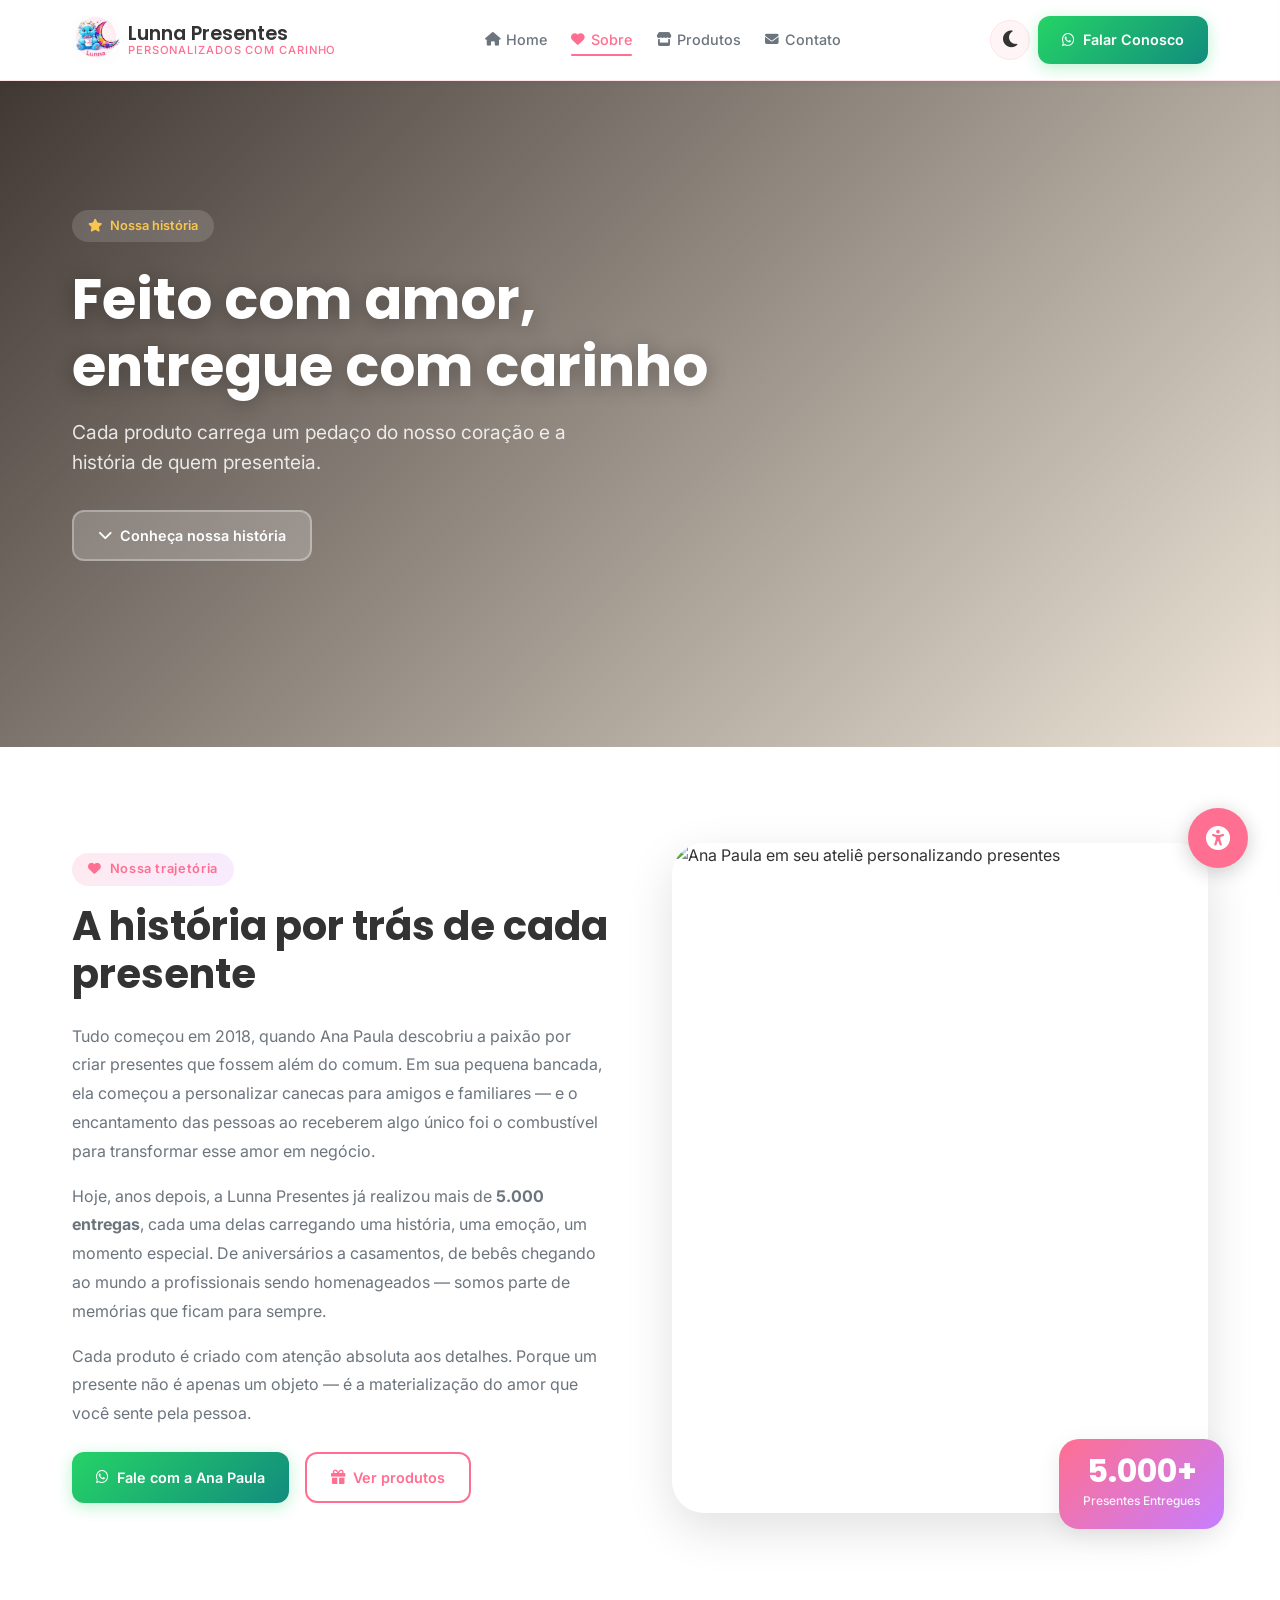
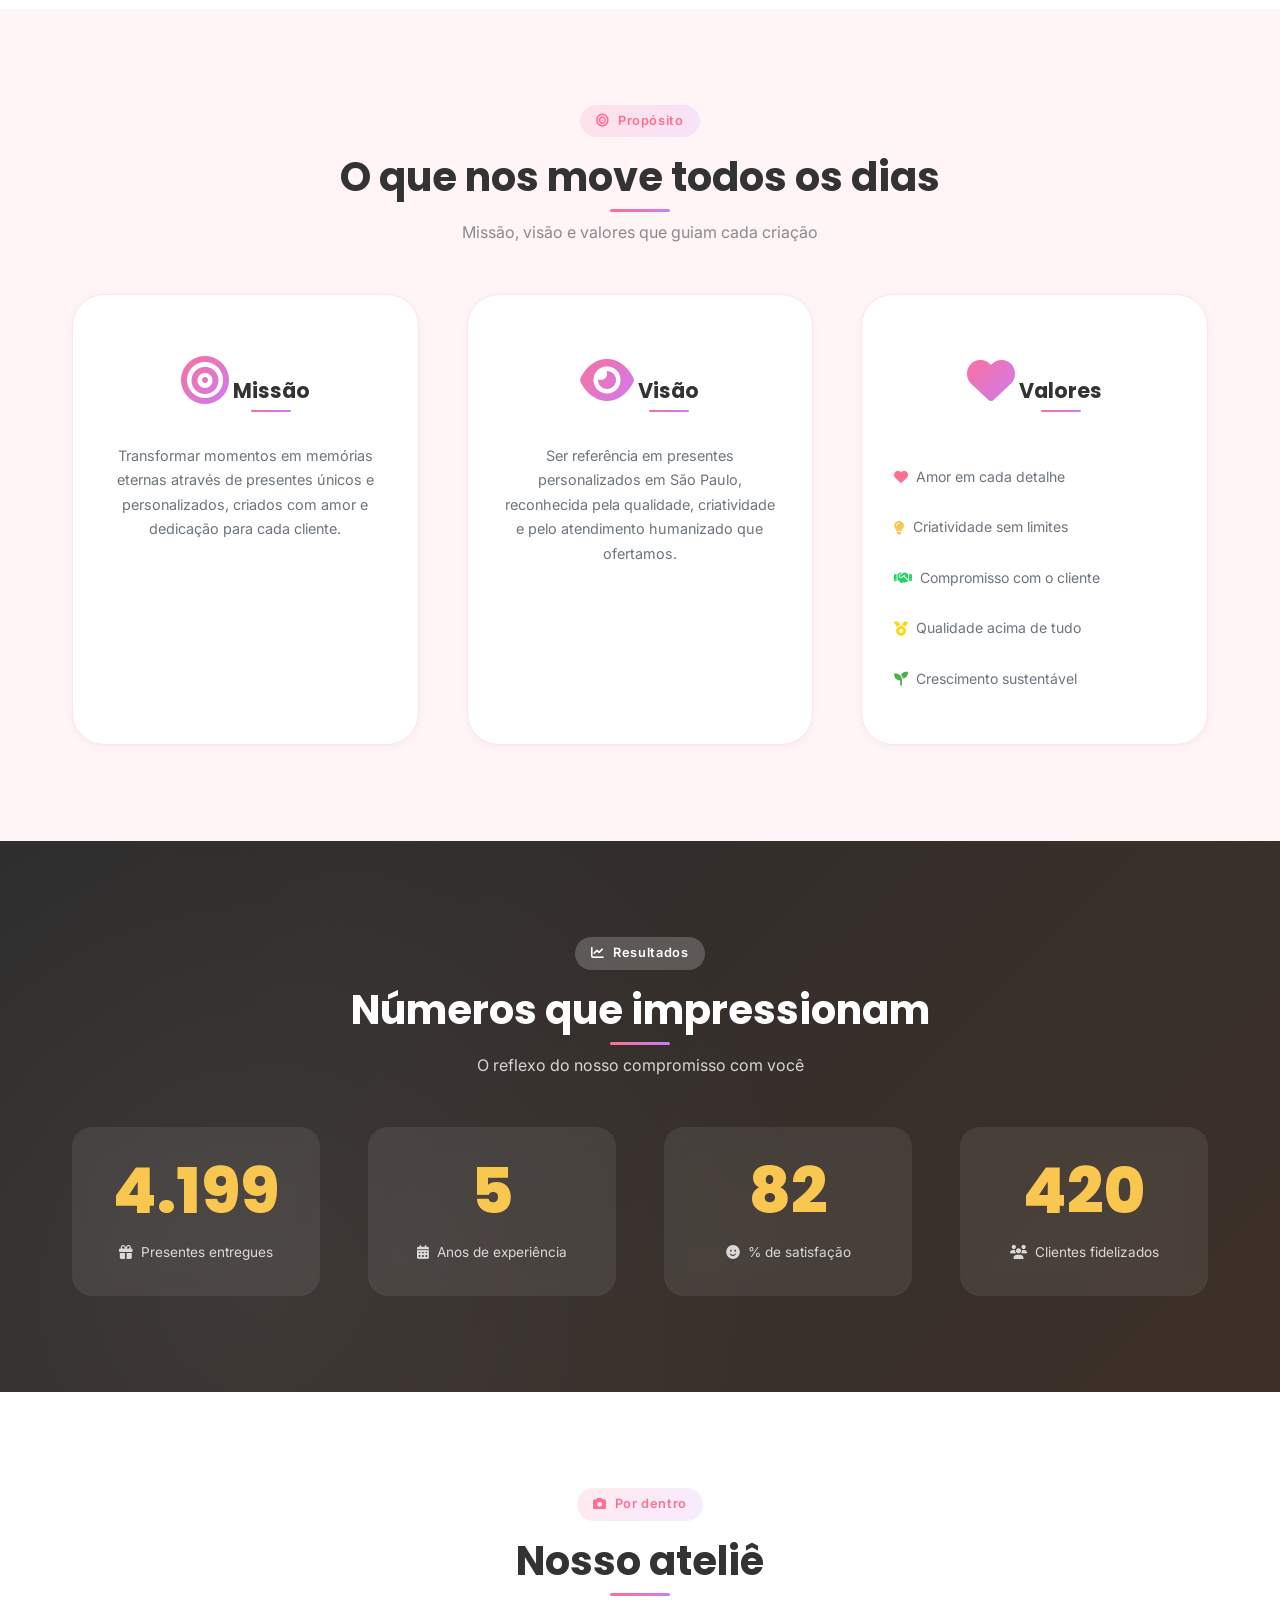
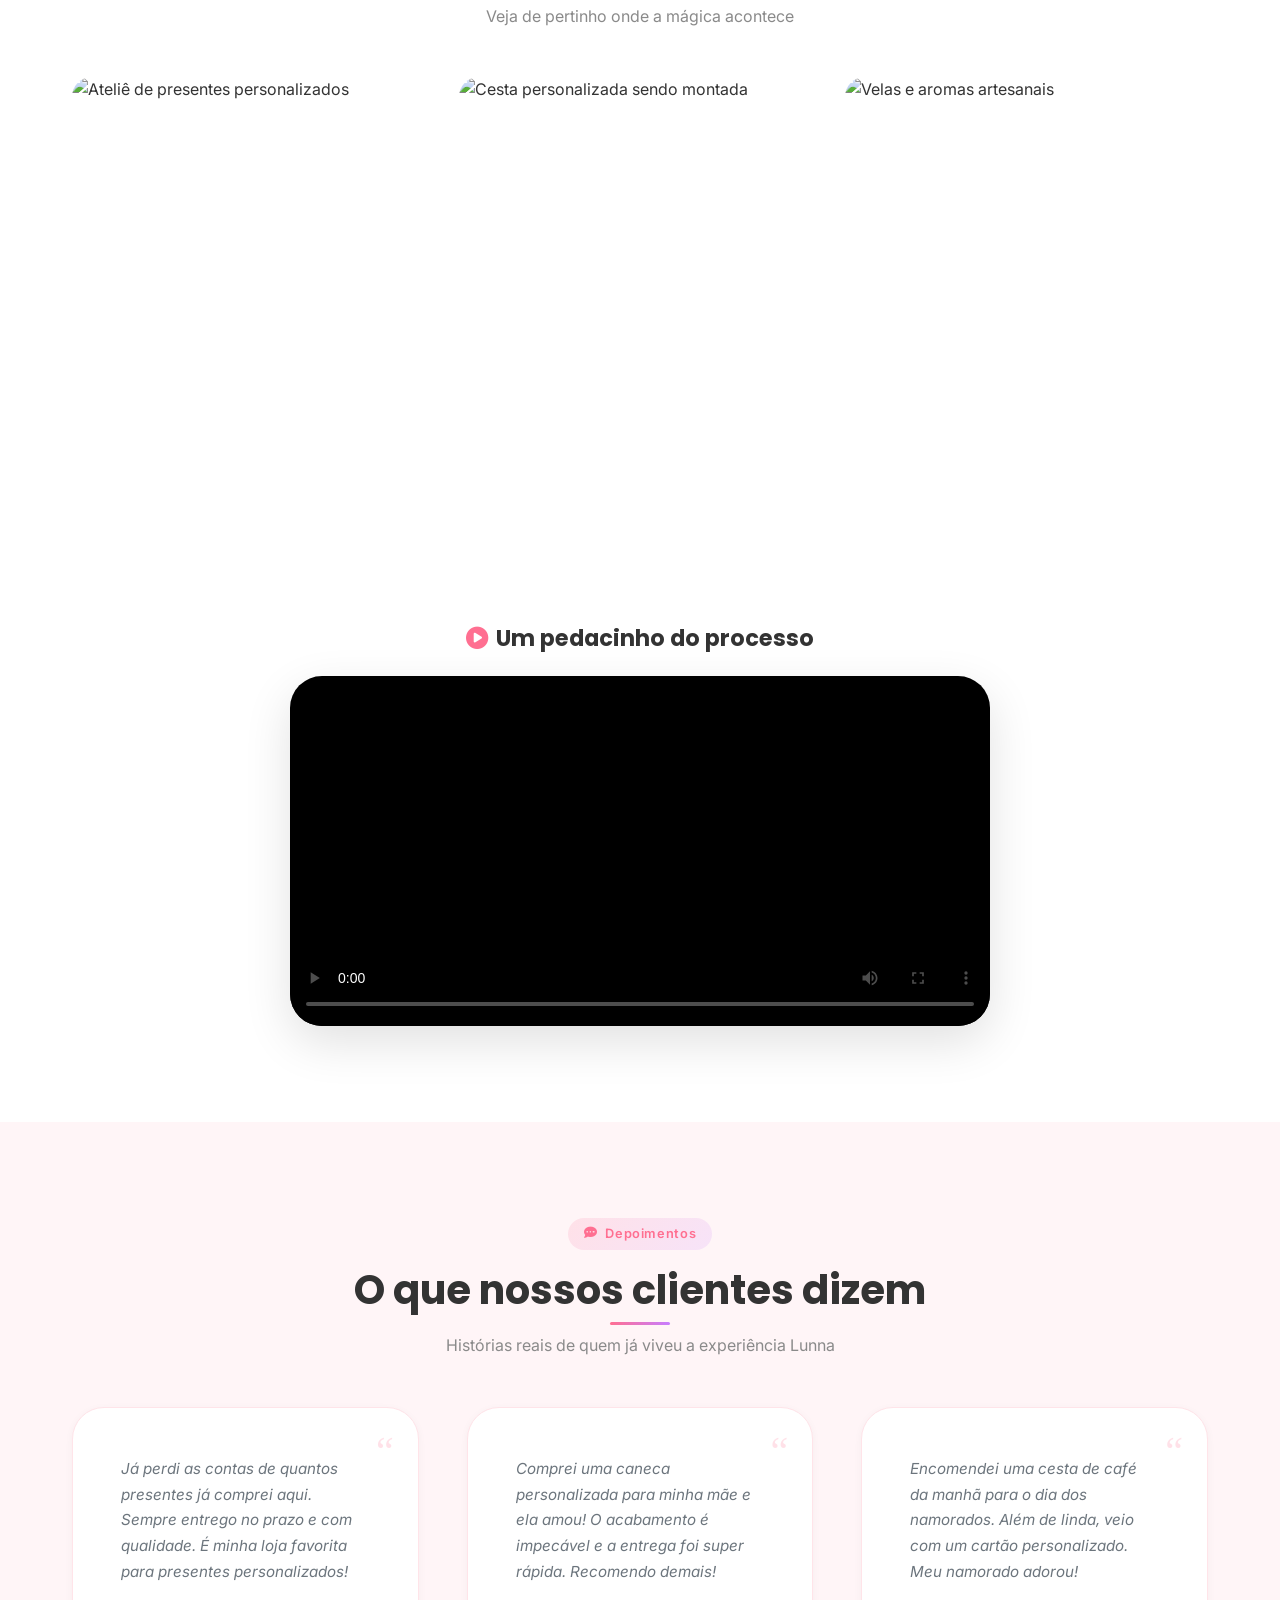
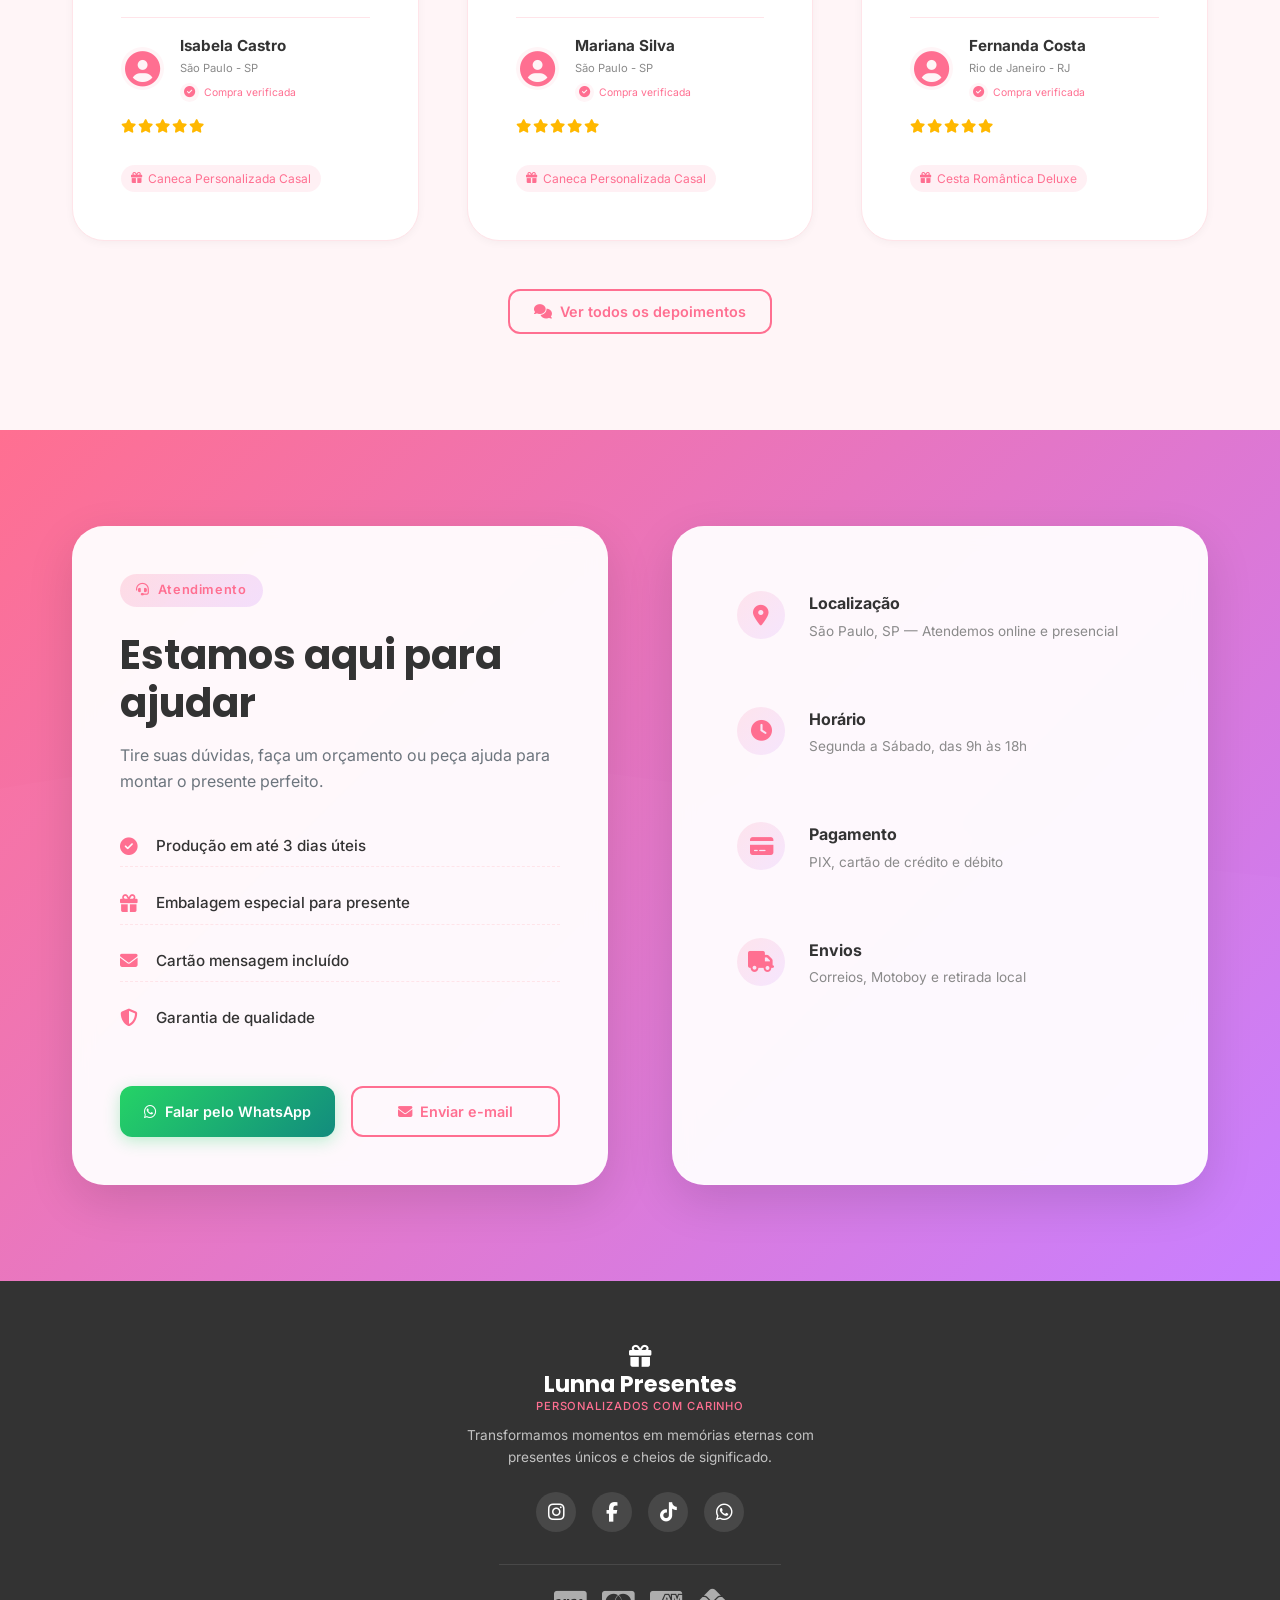
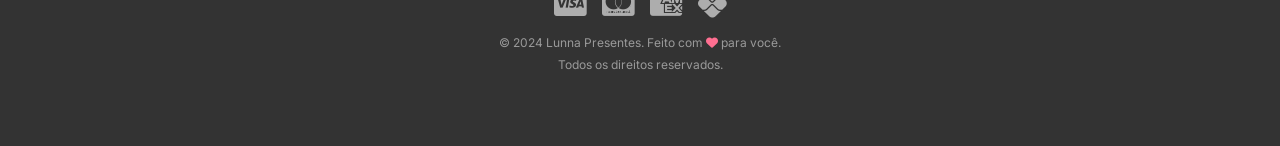
==== pages/about/about.html @ 96bfe600 "Add files via upload" ====
<!DOCTYPE html>
<html lang="pt-BR">

<head>
  <meta charset="UTF-8" />
  <meta name="viewport" content="width=device-width, initial-scale=1.0" />
  <meta name="description"
    content="Conheça a história da Lunna Presentes — uma microempreendedora apaixonada por criar presentes únicos e especiais." />
  <meta name="keywords" content="sobre lunna presentes, história, missão, visão, valores, presentes personalizados" />
  <meta name="author" content="Lunna Presentes" />
  <title>Sobre Nós | Lunna Presentes</title>

  <!-- Font Awesome -->
  <link rel="stylesheet" href="https://cdnjs.cloudflare.com/ajax/libs/font-awesome/6.5.1/css/all.min.css" />

  <!-- Google Fonts -->
  <link
    href="https://fonts.googleapis.com/css2?family=Inter:opsz,wght@14..32,300..700&family=Poppins:wght@400;500;600;700;800&family=Quicksand:wght@400;500;600;700&display=swap"
    rel="stylesheet" />

  <!-- CSS -->
  <link rel="stylesheet" href="../../index.css" />
  <link rel="stylesheet" href="../../themes/themes.css">
  <link rel="stylesheet" href="about.css" />

  <!-- JavaScript -->
  <script src="../../index.js" defer></script>
  <script src="../../themes/themes.js"></script>
  <script src="../../data/configs.data.js" defer></script>
  <script src="../../data/depoimentos.data.js"></script>
  <script src="about.js" defer></script>

  <!-- Sistema de Acessibilidade -->
  <script src="../../accessibility/accessibility.js"></script>
  <link rel="stylesheet" href="../../accessibility/accessibility.css">

  <!-- Favicon -->
  <link rel="icon" type="image/png" href="../../assets/images/logo-lunna-presentes.jpg" />
</head>

<body>

  <!-- HEADER -->
  <header class="site-header" role="banner">
    <div class="header-inner">
      <a href="../../index.html" class="header-logo" aria-label="Lunna Presentes — página inicial">
        <div class="logo-icon" aria-hidden="true">
          <img src="../../assets/images/logo-lunna-presentes.jpg" alt="Lunna Presentes Logo" class="logo-img" />
        </div>
        <div class="logo-text">
          Lunna Presentes
          <span>Personalizados com carinho</span>
        </div>
      </a>

      <nav class="header-nav" role="navigation" aria-label="Menu principal">
        <a href="../../index.html"><i class="fas fa-home"></i> Home</a>
        <a href="about.html" class="active"><i class="fas fa-heart"></i> Sobre</a>
        <a href="../../pages/products/products.html"><i class="fas fa-store"></i> Produtos</a>
        <a href="../../pages/contact/contact.html"><i class="fas fa-envelope"></i> Contato</a>
      </nav>

      <div class="header-actions">
        <button class="theme-toggle" aria-label="Ativar modo escuro">
          <i class="fas fa-moon"></i>
        </button>
        <a href="#" id="header-whatsapp" class="btn btn-whatsapp header-cta" target="_blank" rel="noopener"
          aria-label="Solicitar orçamento pelo WhatsApp">
          <i class="fab fa-whatsapp"></i> Falar Conosco
        </a>
        <button class="hamburger" aria-label="Abrir menu" aria-expanded="false" aria-controls="mobile-menu">
          <span></span><span></span><span></span>
        </button>
      </div>
    </div>
  </header>

  <!-- Menu mobile -->
  <nav class="mobile-menu" id="mobile-menu" aria-label="Menu mobile" role="navigation">
    <a href="../../index.html" data-nav><i class="fas fa-home"></i> Home</a>
    <a href="about.html" data-nav><i class="fas fa-heart"></i> Sobre</a>
    <a href="../../pages/products/products.html" data-nav><i class="fas fa-store"></i> Produtos</a>
    <a href="../../pages/contact/contact.html" data-nav><i class="fas fa-envelope"></i> Contato</a>
    <div class="mobile-cta">
      <a href="#" id="mobile-whatsapp" class="btn btn-whatsapp" target="_blank" rel="noopener">
        <i class="fab fa-whatsapp"></i> Solicitar Orçamento
      </a>
    </div>
  </nav>

  <div class="header-spacer"></div>

  <main>
    <!-- HERO SOBRE -->
    <section class="about-hero" aria-labelledby="about-hero-title">
      <div class="about-hero-bg" aria-hidden="true"></div>
      <div class="about-hero-overlay" aria-hidden="true"></div>
      <div class="container about-hero-content">
        <div class="hero-badge animate-fadeInUp">
          <i class="fas fa-star"></i> Nossa história
        </div>
        <h1 id="about-hero-title" class="animate-fadeInUp" style="animation-delay:.15s">
          Feito com amor,<br />entregue com carinho
        </h1>
        <p class="hero-sub animate-fadeInUp" style="animation-delay:.3s">
          Cada produto carrega um pedaço do nosso coração e a história de quem presenteia.
        </p>
        <div class="hero-btns animate-fadeInUp" style="animation-delay:.45s">
          <a href="#historia" class="btn btn-outline"
            style="background: rgba(255,255,255,0.2); border-color: rgba(255,255,255,0.3); color: #fff;">
            <i class="fas fa-chevron-down"></i> Conheça nossa história
          </a>
        </div>
      </div>
    </section>

    <!-- HISTÓRIA -->
    <section class="about-historia" id="historia" aria-labelledby="historia-title">
      <div class="container">
        <div class="historia-grid">
          <div class="historia-text reveal">
            <span class="section-badge"><i class="fas fa-heart"></i> Nossa trajetória</span>
            <h2 id="historia-title">A história por trás de cada presente</h2>
            <p>
              Tudo começou em 2018, quando Ana Paula descobriu a paixão por criar presentes que fossem além do comum.
              Em sua pequena bancada, ela começou a personalizar canecas para amigos e familiares — e o encantamento
              das pessoas ao receberem algo único foi o combustível para transformar esse amor em negócio.
            </p>
            <p>
              Hoje, anos depois, a Lunna Presentes já realizou mais de <strong>5.000 entregas</strong>, cada uma
              delas carregando uma história, uma emoção, um momento especial. De aniversários a casamentos, de bebês
              chegando ao mundo a profissionais sendo homenageados — somos parte de memórias que ficam para sempre.
            </p>
            <p>
              Cada produto é criado com atenção absoluta aos detalhes. Porque um presente não é apenas um objeto —
              é a materialização do amor que você sente pela pessoa.
            </p>
            <div class="historia-btns"
              style="display: flex; gap: var(--space-2); margin-top: var(--space-3); flex-wrap: wrap;">
              <a href="#" id="historia-whatsapp" class="btn btn-whatsapp" target="_blank" rel="noopener">
                <i class="fab fa-whatsapp"></i> Fale com a Ana Paula
              </a>
              <a href="../products/products.html" class="btn btn-outline">
                <i class="fas fa-gift"></i> Ver produtos
              </a>
            </div>
          </div>
          <div class="historia-image reveal">
            <div class="historia-img-wrapper">
              <img src="https://images.unsplash.com/photo-1556742049-0cfed4f6a45d?w=600&q=80"
                alt="Ana Paula em seu ateliê personalizando presentes" loading="lazy" />
            </div>
            <div class="historia-badge">
              <span class="badge-number">5.000+</span>
              <span class="badge-label">Presentes Entregues</span>
            </div>
          </div>
        </div>
      </div>
    </section>

    <!-- MISSÃO / VISÃO / VALORES -->
    <section class="about-mvv" aria-labelledby="mvv-title">
      <div class="container">
        <div class="section-header reveal">
          <span class="section-badge"><i class="fas fa-bullseye"></i> Propósito</span>
          <h2 class="section-title" id="mvv-title">O que nos move todos os dias</h2>
          <p class="section-subtitle">Missão, visão e valores que guiam cada criação</p>
        </div>

        <div class="mvv-grid">
          <div class="mvv-card reveal">
            <div class="mvv-icon" aria-hidden="true"><i class="fas fa-bullseye"></i></div>
            <h3>Missão</h3>
            <p>Transformar momentos em memórias eternas através de presentes únicos e personalizados, criados com amor e
              dedicação para cada cliente.</p>
          </div>
          <div class="mvv-card reveal">
            <div class="mvv-icon" aria-hidden="true"><i class="fas fa-eye"></i></div>
            <h3>Visão</h3>
            <p>Ser referência em presentes personalizados em São Paulo, reconhecida pela qualidade, criatividade e pelo
              atendimento humanizado que ofertamos.</p>
          </div>
          <div class="mvv-card reveal">
            <div class="mvv-icon" aria-hidden="true"><i class="fas fa-heart"></i></div>
            <h3>Valores</h3>
            <ul class="mvv-values">
              <li><i class="fas fa-heart" style="color: var(--primary); margin-right: 8px;"></i> Amor em cada detalhe
              </li>
              <li><i class="fas fa-lightbulb" style="color: var(--accent); margin-right: 8px;"></i> Criatividade sem
                limites</li>
              <li><i class="fas fa-handshake" style="color: #25D366; margin-right: 8px;"></i> Compromisso com o cliente
              </li>
              <li><i class="fas fa-medal" style="color: #FFD700; margin-right: 8px;"></i> Qualidade acima de tudo</li>
              <li><i class="fas fa-seedling" style="color: #4CAF50; margin-right: 8px;"></i> Crescimento sustentável
              </li>
            </ul>
          </div>
        </div>
      </div>
    </section>

    <!-- NÚMEROS QUE IMPRESSIONAM -->
    <section class="about-numbers" aria-labelledby="numbers-title">
      <div class="container">
        <div class="section-header reveal">
          <span class="section-badge" style="background: rgba(255,255,255,0.2); color: #fff;"><i
              class="fas fa-chart-line"></i> Resultados</span>
          <h2 class="section-title" id="numbers-title" style="color:#fff">Números que impressionam</h2>
          <p class="section-subtitle" style="color: rgba(255,255,255,0.8);">O reflexo do nosso compromisso com você</p>
        </div>

        <div class="numbers-grid">
          <div class="number-card reveal">
            <span class="number-value" data-target="5000">0</span>
            <span class="number-label"><i class="fas fa-gift"></i> Presentes entregues</span>
          </div>
          <div class="number-card reveal">
            <span class="number-value" data-target="6">0</span>
            <span class="number-label"><i class="fas fa-calendar-alt"></i> Anos de experiência</span>
          </div>
          <div class="number-card reveal">
            <span class="number-value" data-target="98">0</span>
            <span class="number-label"><i class="fas fa-smile"></i> % de satisfação</span>
          </div>
          <div class="number-card reveal">
            <span class="number-value" data-target="500">0</span>
            <span class="number-label"><i class="fas fa-users"></i> Clientes fidelizados</span>
          </div>
        </div>
      </div>
    </section>

    <!-- ====== NOSSO ATELIÊ ====== -->
    <section class="about-galeria" aria-labelledby="galeria-about-title">
      <div class="container">
        <div class="section-header reveal">
          <span class="section-badge"><i class="fas fa-camera"></i> Por dentro</span>
          <h2 class="section-title" id="galeria-about-title">Nosso ateliê</h2>
          <p class="section-subtitle">Veja de pertinho onde a mágica acontece</p>
        </div>

        <div class="about-galeria-grid reveal">
          <div class="about-gal-item">
            <img src="https://images.unsplash.com/photo-1607344645866-009c320b63e0?w=500&q=80"
              alt="Ateliê de presentes personalizados" loading="lazy" />
            <div class="gal-overlay">
              <i class="fas fa-search-plus"></i>
            </div>
          </div>
          <div class="about-gal-item">
            <img src="https://images.unsplash.com/photo-1549465220-1a8b9238cd48?w=500&q=80"
              alt="Cesta personalizada sendo montada" loading="lazy" />
            <div class="gal-overlay">
              <i class="fas fa-search-plus"></i>
            </div>
          </div>
          <div class="about-gal-item">
            <img src="https://images.unsplash.com/photo-1602523961358-f9f03dd557db?w=500&q=80"
              alt="Velas e aromas artesanais" loading="lazy" />
            <div class="gal-overlay">
              <i class="fas fa-search-plus"></i>
            </div>
          </div>
        </div>

        <!-- Vídeo -->
        <div class="about-video reveal">
          <h3><i class="fas fa-play-circle"></i> Um pedacinho do processo</h3>
          <div class="video-wrapper">
            <video controls preload="metadata"
              poster="https://images.unsplash.com/photo-1556742049-0cfed4f6a45d?w=800&q=80"
              aria-label="Vídeo mostrando o processo de personalização dos produtos">
              <source src="../../assets/videos/atelier.mp4" type="video/mp4" />
              <p>Seu navegador não suporta vídeo HTML5.
                <a href="../../assets/videos/atelier.mp4">Clique para baixar o vídeo</a>.
              </p>
            </video>
          </div>
        </div>
      </div>
    </section>

    <!-- DEPOIMENTOS -->
    <section class="about-depoimentos" aria-labelledby="depoimentos-title">
      <div class="container">
        <div class="section-header reveal">
          <span class="section-badge"><i class="fas fa-comment-dots"></i> Depoimentos</span>
          <h2 class="section-title" id="depoimentos-title">O que nossos clientes dizem</h2>
          <p class="section-subtitle">Histórias reais de quem já viveu a experiência Lunna</p>
        </div>

        <div class="depoimentos-grid" id="depoimentos-grid">
          <!-- Os depoimentos serão inseridos dinamicamente via JavaScript -->
        </div>

        <div class="depoimentos-ver-mais reveal">
          <button id="ver-mais-depoimentos" class="btn btn-outline">
            <i class="fas fa-comments"></i> Ver todos os depoimentos
          </button>
        </div>
      </div>
    </section>

    <!-- SEÇÃO DE "CONTATO" -->
    <section class="section-contato" id="contato" aria-labelledby="contato-title">
      <div class="container">
        <div class="contato-grid">
          <div class="contato-info reveal">
            <span class="section-badge"><i class="fas fa-headset"></i> Atendimento</span>
            <h2 id="contato-title">Estamos aqui para ajudar</h2>
            <p>Tire suas dúvidas, faça um orçamento ou peça ajuda para montar o presente perfeito.</p>
            <ul class="contato-list">
              <li><i class="fas fa-check-circle"></i> Produção em até 3 dias úteis</li>
              <li><i class="fas fa-gift"></i> Embalagem especial para presente</li>
              <li><i class="fas fa-envelope"></i> Cartão mensagem incluído</li>
              <li><i class="fas fa-shield-alt"></i> Garantia de qualidade</li>
            </ul>
            <div class="contato-actions">
              <a href="#" id="contato-whatsapp" class="btn btn-whatsapp" target="_blank" rel="noopener"
                aria-label="Falar pelo WhatsApp">
                <i class="fab fa-whatsapp"></i> Falar pelo WhatsApp
              </a>
              <a href="#" class="btn btn-outline">
                <i class="fas fa-envelope"></i> Enviar e-mail
              </a>
            </div>
          </div>
          <div class="contato-card reveal">
            <div class="contato-destaques">
              <div class="destaque-item">
                <span class="destaque-icon" aria-hidden="true"><i class="fas fa-map-marker-alt"></i></span>
                <div>
                  <strong>Localização</strong>
                  <p>São Paulo, SP — Atendemos online e presencial</p>
                </div>
              </div>
              <div class="destaque-item">
                <span class="destaque-icon" aria-hidden="true"><i class="fas fa-clock"></i></span>
                <div>
                  <strong>Horário</strong>
                  <p>Segunda a Sábado, das 9h às 18h</p>
                </div>
              </div>
              <div class="destaque-item">
                <span class="destaque-icon" aria-hidden="true"><i class="fas fa-credit-card"></i></span>
                <div>
                  <strong>Pagamento</strong>
                  <p>PIX, cartão de crédito e débito</p>
                </div>
              </div>
              <div class="destaque-item">
                <span class="destaque-icon" aria-hidden="true"><i class="fas fa-truck"></i></span>
                <div>
                  <strong>Envios</strong>
                  <p>Correios, Motoboy e retirada local</p>
                </div>
              </div>
            </div>
          </div>
        </div>
      </div>
    </section>

  </main>

  <!--  FOOTER -->
  <footer class="site-footer" role="contentinfo">
    <div class="container">
      <div class="footer-grid">
        <div class="footer-brand">
          <div class="logo-text" style="margin-bottom:12px">
            <i class="fas fa-gift"></i> Lunna Presentes
            <span>Personalizados com carinho</span>
          </div>
          <p>Transformamos momentos em memórias eternas com presentes únicos e cheios de significado.</p>
          <div class="footer-social">
            <a href="#" class="social-btn" aria-label="Instagram"><i class="fab fa-instagram"></i></a>
            <a href="#" class="social-btn" aria-label="Facebook"><i class="fab fa-facebook-f"></i></a>
            <a href="#" class="social-btn" aria-label="TikTok"><i class="fab fa-tiktok"></i></a>
            <a href="#" id="footer-whatsapp" class="social-btn" target="_blank" rel="noopener" aria-label="WhatsApp"><i
                class="fab fa-whatsapp"></i></a>
          </div>
        </div>

        <div class="footer-bottom">
          <div class="footer-payment">
            <i class="fab fa-cc-visa"></i>
            <i class="fab fa-cc-mastercard"></i>
            <i class="fab fa-cc-amex"></i>
            <i class="fab fa-pix"></i>
          </div>
          <div class="footer-copyright">
            <p>© 2024 Lunna Presentes. Feito com <i class="fas fa-heart"></i> para você.</p>
            <p>Todos os direitos reservados.</p>
          </div>
        </div>
      </div>
    </div>
  </footer>

  <!-- Botão de Acessibilidade -->
  <button id="accessibility-toggle" class="accessibility-toggle"
    aria-label="Abrir painel de configurações de acessibilidade" aria-expanded="false"
    aria-controls="accessibility-panel">
    <i class="fas fa-universal-access" aria-hidden="true"></i>
    <span class="sr-only">Acessibilidade</span>
  </button>

  <!-- Painel de Acessibilidade -->
  <aside id="accessibility-panel" class="accessibility-panel" aria-label="Painel de Configurações de Acessibilidade"
    aria-hidden="true" role="dialog">

    <div class="panel-header">
      <div class="panel-title">
        <i class="fas fa-universal-access" aria-hidden="true"></i>
        <h2>Acessibilidade</h2>
      </div>
      <button id="close-panel" class="close-panel" aria-label="Fechar painel">
        <i class="fas fa-times" aria-hidden="true"></i>
      </button>
    </div>

    <div class="panel-content">
      <!-- Seção: Tamanho da Fonte -->
      <section class="accessibility-section">
        <h3 class="section-title">
          <i class="fas fa-font" aria-hidden="true"></i>
          Tamanho da Fonte
        </h3>
        <div class="font-controls">
          <button id="decrease-font" class="accessibility-btn" aria-label="Diminuir fonte">
            <i class="fas fa-minus"></i><span>A-</span>
          </button>
          <div class="font-display" id="current-font-size">100%</div>
          <button id="increase-font" class="accessibility-btn" aria-label="Aumentar fonte">
            <i class="fas fa-plus"></i><span>A+</span>
          </button>
          <button id="reset-font" class="accessibility-btn reset-btn">
            <i class="fas fa-undo"></i><span>Padrão</span>
          </button>
        </div>
      </section>

      <!-- Seção: Contraste -->
      <section class="accessibility-section">
        <h3 class="section-title">
          <i class="fas fa-adjust"></i>
          Contraste
        </h3>
        <button id="toggle-contrast" class="accessibility-btn contrast-btn" aria-pressed="false">
          <i class="fas fa-circle"></i><span>Alto Contraste</span>
        </button>
      </section>

      <!-- Seção: Modo de Visão -->
      <section class="accessibility-section">
        <h3 class="section-title">
          <i class="fas fa-eye"></i>
          Modo de Visão
        </h3>
        <div class="vision-buttons">
          <button id="colorblind-mode" class="accessibility-btn vision-btn" aria-pressed="false">
            <i class="fas fa-eye"></i><span>Visão Normal</span>
          </button>
          <button id="reduced-motion" class="accessibility-btn vision-btn" aria-pressed="false">
            <i class="fas fa-running"></i><span>Reduzir Animações</span>
          </button>
        </div>
        <div class="vision-info" style="margin-top: 0.5rem; font-size: 0.8rem; color: var(--text-light);">
          <small>Clique para alternar entre modos: Normal → Deuteranopia → Protanopia → Tritanopia
            →
            Acromatopsia</small>
        </div>
      </section>

      <!-- Seção: Leitura -->
      <section class="accessibility-section">
        <h3 class="section-title">
          <i class="fas fa-book-reader"></i>
          Leitura
        </h3>
        <button id="highlight-links" class="accessibility-btn" aria-pressed="false">
          <i class="fas fa-link"></i><span>Destacar Links</span>
        </button>
      </section>

      <!-- Seção: Navegação -->
      <section class="accessibility-section">
        <h3 class="section-title">
          <i class="fas fa-mouse-pointer"></i>
          Navegação
        </h3>
        <button id="focus-helper" class="accessibility-btn" aria-pressed="false">
          <i class="fas fa-crosshairs"></i><span>Foco Aumentado</span>
        </button>
      </section>

      <!-- Seção: Ajuda -->
      <section class="accessibility-section">
        <h3 class="section-title">
          <i class="fas fa-life-ring"></i>
          Ajuda
        </h3>
        <button id="keyboard-shortcuts" class="accessibility-btn">
          <i class="fas fa-keyboard"></i><span>Atalhos</span>
        </button>
        <button id="reset-all" class="accessibility-btn reset-all-btn">
          <i class="fas fa-redo"></i><span>Restaurar Padrões</span>
        </button>
      </section>
    </div>

    <div class="panel-footer">
      <div class="status-indicator">
        <i class="fas fa-check-circle"></i>
        <span id="status-message">Configurações aplicadas</span>
      </div>
      <div class="panel-info">
        <small>Configurações salvas automaticamente</small>
      </div>
    </div>
  </aside>

  <!-- Overlay do Painel -->
  <div id="panel-overlay" class="panel-overlay" aria-hidden="true"></div>

  <!-- Modal de Atalhos -->
  <div id="shortcuts-modal" class="accessibility-modal" aria-hidden="true" role="dialog">
    <div class="modal-content">
      <div class="modal-header">
        <h3>Atalhos de Teclado</h3>
        <button id="close-shortcuts" class="close-modal" aria-label="Fechar">
          <i class="fas fa-times"></i>
        </button>
      </div>
      <div class="modal-body">
        <div class="shortcuts-list">
          <div class="shortcut-item"><kbd>Alt</kbd> + <kbd>A</kbd> <span>Abrir/Fechar
              painel</span>
          </div>
          <div class="shortcut-item"><kbd>Alt</kbd> + <kbd>+</kbd> <span>Aumentar fonte</span>
          </div>
          <div class="shortcut-item"><kbd>Alt</kbd> + <kbd>-</kbd> <span>Diminuir fonte</span>
          </div>
          <div class="shortcut-item"><kbd>Alt</kbd> + <kbd>C</kbd> <span>Alto contraste</span>
          </div>
          <div class="shortcut-item"><kbd>Alt</kbd> + <kbd>D</kbd> <span>Modo daltônico</span>
          </div>
          <div class="shortcut-item"><kbd>Alt</kbd> + <kbd>R</kbd> <span>Reduzir animações</span>
          </div>
          <div class="shortcut-item"><kbd>Tab</kbd> <span>Navegar entre elementos</span></div>
          <div class="shortcut-item"><kbd>Esc</kbd> <span>Fechar painéis</span></div>
        </div>
      </div>
    </div>
  </div>

</body>

</html>
---- index.css ----
/* ===== Fontes Google ===== */
@import url('https://fonts.googleapis.com/css2?family=Inter:opsz,wght@14..32,300..700&family=Poppins:wght@400;500;600;700;800&family=Quicksand:wght@400;500;600;700&display=swap');

/* ===== VARIÁVEIS GLOBAIS ===== */
:root {
  /* Cores principais */
  --primary: #ff6f91;
  --primary-dark: #e55a7a;
  --highlight: #c77dff;
  --accent: #ffd166;
  
  /* Tempo claro */
  --bg: #ffffff;
  --bg-soft: #f8f9fa;
  --bg-card: #ffffff;
  --text-dark: #1a1a2e;
  --text-light: #4a4a6a;
  --text-muted: #6c6c8a;
  --border: #e9ecef;
  
  /* Espaçamentos */
  --space-1: 0.5rem;
  --space-2: 1rem;
  --space-3: 1.5rem;
  --space-4: 2rem;
  --space-5: 3rem;
  --space-6: 4rem;
  --space-7: 5rem;
  
  /* Bordas */
  --radius-sm: 8px;
  --radius-md: 12px;
  --radius-lg: 16px;
  --radius-xl: 24px;
  --radius-full: 9999px;
  
  /* Sombras */
  --shadow-sm: 0 2px 8px rgba(0, 0, 0, 0.05);
  --shadow-md: 0 4px 16px rgba(0, 0, 0, 0.08);
  --shadow-lg: 0 8px 32px rgba(0, 0, 0, 0.12);
  
  /* Transições */
  --transition: 0.3s ease;
  
  /* Layout */
  --max-width: 1280px;
  
  /* Fontes */
  --font-body: 'Inter', sans-serif;
  --font-display: 'Poppins', sans-serif;
  --font-alt: 'Quicksand', sans-serif;
}

[data-theme="dark"] {
  --bg: #0f0f1a;
  --bg-soft: #1a1a2e;
  --bg-card: #1a1a2e;
  --text-dark: #ffffff;
  --text-light: #c4c4e0;
  --text-muted: #8a8aaa;
  --border: #2a2a3e;
}

/* ===== RESET E BASE ===== */
*, *::before, *::after {
  box-sizing: border-box;
  margin: 0;
  padding: 0;
}

html {
  scroll-behavior: smooth;
  font-size: 16px;
}

body {
  font-family: var(--font-body);
  background-color: var(--bg);
  color: var(--text-dark);
  line-height: 1.6;
  transition: background-color var(--transition), color var(--transition);
  overflow-x: hidden;
}

img {
  max-width: 100%;
  height: auto;
  display: block;
}

a {
  color: inherit;
  text-decoration: none;
}

button {
  cursor: pointer;
  border: none;
  background: none;
  font-family: inherit;
}

ul, ol {
  list-style: none;
}

/* ===== TIPOGRAFIA ===== */
h1, h2, h3 {
  font-family: var(--font-display);
  line-height: 1.2;
  color: var(--text-dark);
  font-weight: 700;
}

h1 { font-size: clamp(2rem, 5vw, 3.5rem); }
h2 { font-size: clamp(1.5rem, 3.5vw, 2.5rem); }
h3 { font-size: clamp(1.1rem, 2vw, 1.4rem); }
p  { font-size: 1rem; color: var(--text-light); }

/* ===== LAYOUT UTILITÁRIOS ===== */
.container {
  width: 100%;
  max-width: var(--max-width);
  margin: 0 auto;
  padding: 0 var(--space-2);
}

@media (min-width: 768px) {
  .container { padding: 0 var(--space-4); }
}

section {
  padding: var(--space-6) 0;
}

/* ===== BOTÕES ===== */
.btn {
  display: inline-flex;
  align-items: center;
  justify-content: center;
  gap: var(--space-1);
  padding: 12px 24px;
  border-radius: var(--radius-md);
  font-family: var(--font-body);
  font-size: 0.9rem;
  font-weight: 600;
  transition: all var(--transition);
  cursor: pointer;
  white-space: nowrap;
  text-decoration: none;
}

.btn-primary {
  background: var(--primary);
  color: white;
  box-shadow: 0 4px 12px rgba(255, 111, 145, 0.3);
}

.btn-primary:hover {
  transform: scale(1.02);
  background: #ff5a82;
  box-shadow: 0 6px 16px rgba(255, 111, 145, 0.4);
}

.btn-outline {
  background: transparent;
  color: var(--primary);
  border: 2px solid var(--primary);
}

.btn-outline:hover {
  background: var(--primary);
  color: #fff;
  transform: translateY(-2px);
}

.btn-whatsapp {
  background: linear-gradient(135deg, #25D366, #128C7E);
  color: #fff;
  box-shadow: 0 4px 16px rgba(37, 211, 102, 0.3);
}

.btn-whatsapp:hover {
  transform: translateY(-2px);
  box-shadow: 0 8px 24px rgba(37, 211, 102, 0.4);
}

.btn-sm {
  padding: 8px 16px;
  font-size: 0.8rem;
}

.btn-lg {
  padding: 16px 32px;
  font-size: 1rem;
}

/* ===== HEADER E MENU MOBILE ===== */
.site-header {
  position: fixed;
  top: 0;
  left: 0;
  right: 0;
  z-index: 1000;
  background: var(--bg);
  border-bottom: 1px solid var(--border);
  box-shadow: var(--shadow-sm);
  transition: background var(--transition), box-shadow var(--transition);
}

.site-header.scrolled {
  box-shadow: var(--shadow-md);
}

.header-inner {
  display: flex;
  align-items: center;
  justify-content: space-between;
  gap: var(--space-2);
  padding: var(--space-2) var(--space-2);
  max-width: var(--max-width);
  margin: 0 auto;
}

@media (min-width: 768px) {
  .header-inner { padding: var(--space-2) var(--space-4); }
}

/* Logo */
.header-logo {
  display: flex;
  align-items: center;
  gap: var(--space-1);
  flex-shrink: 0;
}

.logo-icon {
  width: 48px;
  height: 48px;
  background: none;
  border-radius: var(--radius-md);
  display: flex;
  align-items: center;
  justify-content: center;
  overflow: hidden;
}

.logo-img {
  width: 100%;
  height: 100%;
  object-fit: contain;
}

.logo-text {
  font-family: var(--font-display);
  font-size: 1.2rem;
  color: var(--text-dark);
  line-height: 1.1;
  font-weight: 600;
}

.logo-text span {
  display: block;
  font-size: 0.7rem;
  color: var(--primary);
  font-family: var(--font-body);
  font-weight: 500;
  letter-spacing: 0.08em;
  text-transform: uppercase;
}

/* Navegação Desktop */
.header-nav {
  display: none;
}

@media (min-width: 1024px) {
  .header-nav {
    display: flex;
    align-items: center;
    gap: var(--space-3);
  }
}

.header-nav a {
  font-size: 0.9rem;
  color: var(--text-light);
  font-weight: 500;
  position: relative;
  transition: color var(--transition);
  display: inline-flex;
  align-items: center;
  gap: 6px;
}

.header-nav a i {
  font-size: 0.85rem;
}

.header-nav a::after {
  content: '';
  position: absolute;
  bottom: -4px;
  left: 0;
  width: 0;
  height: 2px;
  background: var(--primary);
  transition: width var(--transition);
  border-radius: var(--radius-full);
}

.header-nav a:hover,
.header-nav a.active {
  color: var(--primary);
}

.header-nav a:hover::after,
.header-nav a.active::after {
  width: 100%;
}

/* Ações do Header */
.header-actions {
  display: flex;
  align-items: center;
  gap: var(--space-1);
}

.theme-toggle {
  width: 40px;
  height: 40px;
  border-radius: var(--radius-full);
  background: var(--bg-soft);
  border: 1px solid var(--border);
  display: flex;
  align-items: center;
  justify-content: center;
  transition: all var(--transition);
  flex-shrink: 0;
}

.theme-toggle i {
  font-size: 1.2rem;
  color: var(--text-dark);
  transition: all var(--transition);
}

.theme-toggle:hover {
  background: var(--primary);
  border-color: var(--primary);
}

.theme-toggle:hover i {
  color: white;
  transform: rotate(15deg);
}

/* Botão Hamburguer */
.hamburger {
  display: flex;
  flex-direction: column;
  justify-content: center;
  gap: 5px;
  width: 40px;
  height: 40px;
  padding: var(--space-1);
  border-radius: var(--radius-sm);
  background: var(--bg-soft);
  border: 1px solid var(--border);
  transition: all var(--transition);
}

.hamburger span {
  display: block;
  width: 100%;
  height: 2px;
  background: var(--text-dark);
  border-radius: 2px;
  transition: all var(--transition);
}

.hamburger.open span:nth-child(1) {
  transform: translateY(7px) rotate(45deg);
}
.hamburger.open span:nth-child(2) {
  opacity: 0;
}
.hamburger.open span:nth-child(3) {
  transform: translateY(-7px) rotate(-45deg);
}

@media (min-width: 1024px) {
  .hamburger { display: none; }
}

/* CTA Header */
.header-cta {
  display: none;
}

@media (min-width: 768px) {
  .header-cta { display: inline-flex; }
}

/* Menu Mobile */
.mobile-menu {
  position: fixed;
  top: 72px;
  left: 0;
  right: 0;
  bottom: 0;
  background: var(--bg);
  z-index: 999;
  padding: var(--space-4);
  display: flex;
  flex-direction: column;
  gap: var(--space-2);
  transform: translateX(100%);
  transition: transform 0.35s cubic-bezier(0.4, 0, 0.2, 1);
  overflow-y: auto;
}

.mobile-menu.open {
  transform: translateX(0);
}

.mobile-menu a {
  font-size: 1.2rem;
  font-family: var(--font-display);
  color: var(--text-dark);
  padding: var(--space-2) 0;
  border-bottom: 1px solid var(--border);
  display: flex;
  align-items: center;
  gap: var(--space-2);
  transition: color var(--transition);
}

.mobile-menu a i {
  width: 24px;
  font-size: 1.1rem;
  color: var(--primary);
}

.mobile-menu a:hover {
  color: var(--primary);
}

.mobile-menu .mobile-cta {
  margin-top: var(--space-3);
  text-align: center;
}

.header-spacer {
  height: 72px;
}

/* Logo Responsiva */
@media (max-width: 768px) {
  .logo-icon {
    width: 40px;
    height: 40px;
  }
  .logo-text {
    font-size: 1rem;
  }
  .logo-text span {
    font-size: 0.6rem;
  }
}

@media (max-width: 480px) {
  .logo-icon {
    width: 36px;
    height: 36px;
  }
  .logo-text {
    font-size: 0.9rem;
  }
  .logo-text span {
    font-size: 0.55rem;
  }
}

/* ===== FOOTER ===== */
.site-footer {
  background: var(--text-dark);
  color: #fff;
  padding: var(--space-6) 0 var(--space-3);
}

[data-theme="dark"] .site-footer {
  background: #0f0f1a;
}

.footer-grid {
  display: flex;
  flex-direction: column;
  align-items: center;
  justify-content: center;
  margin-bottom: var(--space-5);
  gap: var(--space-4);
}

.footer-brand {
  text-align: center;
  max-width: 100%;
}

.footer-logo {
  display: flex;
  justify-content: center;
  margin-bottom: 12px;
}

.footer-logo .logo-img {
  width: 70px;
  height: 70px;
  object-fit: contain;
  border-radius: var(--radius-lg);
}

.footer-brand .logo-text {
  font-family: var(--font-display);
  font-size: 1.4rem;
  font-weight: 700;
  color: #fff;
  display: flex;
  flex-direction: column;
  align-items: center;
  gap: 4px;
  margin-bottom: var(--space-2);
}

.footer-brand .logo-text span {
  display: block;
  font-size: 0.7rem;
  color: var(--primary);
  font-family: var(--font-body);
  font-weight: 500;
  letter-spacing: 0.08em;
  text-transform: uppercase;
}

.footer-brand p {
  color: rgba(255, 255, 255, 0.7);
  font-size: 0.85rem;
  line-height: 1.6;
  max-width: 400px;
  margin: 12px auto var(--space-3) auto;
}

.footer-social {
  display: flex;
  gap: var(--space-2);
  flex-wrap: wrap;
  justify-content: center;
}

.social-btn {
  width: 40px;
  height: 40px;
  border-radius: var(--radius-full);
  background: rgba(255, 255, 255, 0.1);
  display: flex;
  align-items: center;
  justify-content: center;
  font-size: 1.2rem;
  color: #fff;
  transition: all var(--transition);
  text-decoration: none;
  position: relative;
}

.social-btn:hover {
  background: var(--primary);
  transform: translateY(-3px);
}

.social-btn::after {
  content: attr(aria-label);
  position: absolute;
  bottom: -30px;
  left: 50%;
  transform: translateX(-50%);
  background: var(--primary);
  color: #fff;
  padding: 4px 8px;
  border-radius: 4px;
  font-size: 0.7rem;
  white-space: nowrap;
  opacity: 0;
  visibility: hidden;
  transition: all 0.3s ease;
  pointer-events: none;
}

.social-btn:hover::after {
  opacity: 1;
  visibility: visible;
  bottom: -35px;
}

.footer-bottom {
  border-top: 1px solid rgba(255, 255, 255, 0.1);
  padding-top: var(--space-3);
  display: flex;
  flex-direction: column;
  gap: var(--space-2);
  text-align: center;
}

.footer-payment {
  display: flex;
  gap: var(--space-2);
  font-size: 1.8rem;
  color: rgba(255, 255, 255, 0.6);
  flex-wrap: wrap;
  justify-content: center;
}

.footer-payment i {
  transition: all var(--transition);
  cursor: pointer;
}

.footer-payment i:hover {
  color: var(--primary);
  transform: translateY(-2px);
}

.footer-copyright {
  text-align: center;
}

.footer-copyright p {
  color: rgba(255, 255, 255, 0.5);
  font-size: 0.75rem;
  margin: 0;
  line-height: 1.5;
}

.footer-copyright p:first-child {
  margin-bottom: 4px;
}

.footer-copyright i {
  color: var(--primary);
  display: inline-block;
  animation: heartbeat 1.5s ease infinite;
}

@keyframes heartbeat {
  0%, 100% { transform: scale(1); }
  50% { transform: scale(1.1); }
}

.site-footer .container {
  max-width: var(--max-width);
  margin: 0 auto;
  padding: 0 var(--space-2);
}

@media (min-width: 768px) {
  .site-footer .container {
    padding: 0 var(--space-4);
  }
}

/* ===== HERO SECTION ===== */
.hero {
  position: relative;
  min-height: 80vh;
  display: flex;
  align-items: center;
  overflow: hidden;
  background: linear-gradient(135deg, var(--bg) 0%, var(--bg-soft) 100%);
}

.hero-bg {
  position: absolute;
  inset: 0;
  background-image: url('https://images.unsplash.com/photo-1513885535751-8b9238bd345a?w=1600&q=80');
  background-size: cover;
  background-position: center;
  opacity: 0.1;
  z-index: 0;
}

[data-theme="dark"] .hero-bg {
  opacity: 0.05;
}

.hero-overlay {
  position: absolute;
  inset: 0;
  background: radial-gradient(circle at 70% 30%, transparent 0%, var(--bg) 100%);
  z-index: 1;
}

.hero-content {
  position: relative;
  z-index: 2;
  text-align: center;
  max-width: 800px;
  margin: 0 auto;
}

.hero-badge {
  display: inline-flex;
  align-items: center;
  gap: 8px;
  background: rgba(255, 111, 145, 0.15);
  backdrop-filter: blur(8px);
  padding: 6px 16px;
  border-radius: var(--radius-full);
  font-size: 0.8rem;
  font-weight: 600;
  color: var(--primary);
  margin-bottom: var(--space-3);
}

.hero h1 {
  margin-bottom: var(--space-2);
}

.hero-sub {
  font-size: 1.1rem;
  color: var(--text-light);
  margin-bottom: var(--space-4);
  max-width: 600px;
  margin-left: auto;
  margin-right: auto;
}

.hero-btns {
  display: flex;
  gap: var(--space-2);
  justify-content: center;
  flex-wrap: wrap;
  margin-bottom: var(--space-5);
}

.stat-item {
  text-align: center;
}

.stat-number {
  display: block;
  font-size: 1.5rem;
  font-weight: 700;
  color: var(--primary);
  font-family: var(--font-display);
}

.stat-label {
  font-size: 0.8rem;
  color: var(--text-muted);
}

.stat-divider {
  width: 1px;
  background: var(--border);
}

/* ===== DIFERENCIAIS ===== */
.section-diferenciais {
  background: var(--bg-soft);
}

.diferenciais-grid {
  display: grid;
  grid-template-columns: repeat(auto-fit, minmax(200px, 1fr));
  gap: var(--space-3);
}

.diferencial-card {
  display: flex;
  align-items: center;
  gap: var(--space-2);
  padding: var(--space-3);
  background: var(--bg-card);
  border-radius: var(--radius-lg);
  border: 1px solid var(--border);
  transition: all var(--transition);
}

.diferencial-card:hover {
  transform: translateY(-4px);
  box-shadow: var(--shadow-md);
  border-color: var(--primary);
}

.diferencial-icon {
  width: 48px;
  height: 48px;
  background: linear-gradient(135deg, rgba(255, 111, 145, 0.15), rgba(199, 125, 255, 0.15));
  border-radius: var(--radius-full);
  display: flex;
  align-items: center;
  justify-content: center;
  font-size: 1.3rem;
  color: var(--primary);
}

.diferencial-card h3 {
  font-size: 1rem;
  margin-bottom: 4px;
}

.diferencial-card p {
  font-size: 0.8rem;
  color: var(--text-muted);
}

/* ===== VARIEDADES ===== */
.variedades-grid {
  display: grid;
  grid-template-columns: repeat(auto-fit, minmax(280px, 1fr));
  gap: var(--space-3);
}

.variedade-card {
  display: flex;
  gap: var(--space-2);
  padding: var(--space-3);
  background: var(--bg-card);
  border-radius: var(--radius-lg);
  border: 1px solid var(--border);
  transition: all var(--transition);
  text-decoration: none;
}

.variedade-card:hover {
  transform: translateY(-4px);
  box-shadow: var(--shadow-md);
  border-color: var(--primary);
}

.variedade-icon {
  width: 56px;
  height: 56px;
  background: linear-gradient(135deg, var(--primary), var(--highlight));
  border-radius: var(--radius-full);
  display: flex;
  align-items: center;
  justify-content: center;
  font-size: 1.5rem;
  color: white;
  flex-shrink: 0;
}

.variedade-content {
  flex: 1;
}

.variedade-title {
  font-size: 1.1rem;
  margin-bottom: 4px;
  color: var(--text-dark);
}

.variedade-desc {
  font-size: 0.8rem;
  color: var(--text-muted);
  margin-bottom: 8px;
  line-height: 1.4;
}

.variedade-link {
  font-size: 0.8rem;
  font-weight: 600;
  color: var(--primary);
  display: inline-flex;
  align-items: center;
  gap: 4px;
  transition: gap var(--transition);
}

.variedade-card:hover .variedade-link {
  gap: 8px;
}

/* ===== CARROSSEL ===== */
.carousel-wrapper {
  position: relative;
  display: flex;
  align-items: center;
  gap: var(--space-1);
}

.carousel-track-wrapper {
  overflow: hidden;
  flex: 1;
}

.carousel-track {
  display: flex;
  gap: var(--space-3);
  transition: transform 0.5s ease;
}

.carousel-btn {
  width: 40px;
  height: 40px;
  border-radius: var(--radius-full);
  background: var(--bg-card);
  border: 1px solid var(--border);
  display: flex;
  align-items: center;
  justify-content: center;
  transition: all var(--transition);
  flex-shrink: 0;
}

.carousel-btn:hover {
  background: var(--primary);
  color: white;
  border-color: var(--primary);
}

.carousel-dots {
  display: flex;
  justify-content: center;
  gap: var(--space-1);
  margin-top: var(--space-3);
}

.dot {
  width: 8px;
  height: 8px;
  border-radius: var(--radius-full);
  background: var(--border);
  cursor: pointer;
  transition: all var(--transition);
}

.dot.active {
  width: 24px;
  background: var(--primary);
}

/* ===== VITRINE ===== */
.vitrine-filters {
  display: flex;
  flex-wrap: wrap;
  justify-content: center;
  gap: var(--space-2);
  margin-bottom: var(--space-4);
}

.filter-btn {
  padding: 8px 20px;
  border-radius: var(--radius-full);
  background: var(--bg-soft);
  color: var(--text-light);
  font-size: 0.85rem;
  font-weight: 500;
  transition: all var(--transition);
  border: 1px solid var(--border);
}

.filter-btn i {
  margin-right: 6px;
}

.filter-btn:hover,
.filter-btn.active {
  background: var(--primary);
  color: white;
  border-color: var(--primary);
}

.products-grid {
  display: grid;
  grid-template-columns: repeat(auto-fill, minmax(250px, 1fr));
  gap: var(--space-3);
  margin-bottom: var(--space-4);
}

.vitrine-cta {
  text-align: center;
}

/* ===== CARDS DE PRODUTO ===== */
.product-card {
  background: var(--bg-card);
  border-radius: var(--radius-lg);
  overflow: hidden;
  box-shadow: var(--shadow-sm);
  border: 1px solid var(--border);
  transition: transform var(--transition), box-shadow var(--transition);
  position: relative;
  display: flex;
  flex-direction: column;
}

.product-card:hover {
  transform: translateY(-6px);
  box-shadow: var(--shadow-lg);
}

.product-card-image {
  position: relative;
  aspect-ratio: 4/3;
  overflow: hidden;
  background: var(--bg-soft);
}

.product-card-image img {
  width: 100%;
  height: 100%;
  object-fit: cover;
  transition: transform 0.5s ease;
}

.product-card:hover .product-card-image img {
  transform: scale(1.07);
}

.badge-new {
  position: absolute;
  top: var(--space-1);
  left: var(--space-1);
  background: linear-gradient(45deg, var(--primary), var(--highlight));
  color: #fff;
  font-size: 0.7rem;
  font-weight: 700;
  padding: 4px 10px;
  border-radius: var(--radius-full);
  text-transform: uppercase;
  letter-spacing: 0.05em;
  z-index: 1;
}

.badge-custom {
  position: absolute;
  top: var(--space-1);
  right: var(--space-1);
  background: var(--accent);
  color: var(--text-dark);
  font-size: 0.65rem;
  font-weight: 600;
  padding: 4px 8px;
  border-radius: var(--radius-full);
  backdrop-filter: blur(4px);
  z-index: 1;
}

.product-card-body {
  padding: var(--space-2);
  flex: 1;
  display: flex;
  flex-direction: column;
  gap: var(--space-1);
}

.product-card-name {
  font-family: var(--font-display);
  font-size: 1rem;
  color: var(--text-dark);
  line-height: 1.3;
  font-weight: 600;
}

.product-card-desc {
  font-size: 0.82rem;
  color: var(--text-muted);
  line-height: 1.5;
  flex: 1;
}

.product-card-price {
  font-size: 1.15rem;
  font-weight: 700;
  color: var(--primary);
  font-family: var(--font-display);
}

.product-card-actions {
  display: flex;
  gap: var(--space-1);
  margin-top: var(--space-1);
}

.product-card-actions .btn {
  flex: 1;
  justify-content: center;
  padding: 9px 12px;
  font-size: 0.78rem;
}

/* ===== PROCESSO ===== */
.section-processo {
  background: var(--bg-soft);
}

.processo-grid {
  display: grid;
  grid-template-columns: repeat(auto-fit, minmax(200px, 1fr));
  gap: var(--space-3);
}

.processo-card {
  text-align: center;
  padding: var(--space-3);
  background: var(--bg-card);
  border-radius: var(--radius-lg);
  border: 1px solid var(--border);
  position: relative;
  transition: all var(--transition);
}

.processo-card:hover {
  transform: translateY(-4px);
  box-shadow: var(--shadow-md);
}

.processo-number {
  position: absolute;
  top: -12px;
  left: 50%;
  transform: translateX(-50%);
  background: var(--primary);
  color: white;
  width: 32px;
  height: 32px;
  border-radius: var(--radius-full);
  display: flex;
  align-items: center;
  justify-content: center;
  font-weight: 700;
  font-size: 0.9rem;
}

.processo-icon {
  width: 64px;
  height: 64px;
  background: linear-gradient(135deg, rgba(255, 111, 145, 0.15), rgba(199, 125, 255, 0.15));
  border-radius: var(--radius-full);
  display: flex;
  align-items: center;
  justify-content: center;
  font-size: 1.5rem;
  color: var(--primary);
  margin: var(--space-2) auto;
}

.processo-card h3 {
  font-size: 1.1rem;
  margin-bottom: 8px;
}

.processo-card p {
  font-size: 0.85rem;
  color: var(--text-muted);
}

/* ===== CATEGORIAS ===== */
.categorias-grid {
  display: grid;
  grid-template-columns: repeat(auto-fit, minmax(250px, 1fr));
  gap: var(--space-3);
}

.categoria-card {
  position: relative;
  border-radius: var(--radius-lg);
  overflow: hidden;
  aspect-ratio: 4/3;
  cursor: pointer;
}

.categoria-image {
  width: 100%;
  height: 100%;
}

.categoria-image img {
  width: 100%;
  height: 100%;
  object-fit: cover;
  transition: transform 0.5s ease;
}

.categoria-card:hover .categoria-image img {
  transform: scale(1.1);
}

.categoria-overlay {
  position: absolute;
  inset: 0;
  background: linear-gradient(to top, rgba(0,0,0,0.7), transparent);
  display: flex;
  flex-direction: column;
  align-items: center;
  justify-content: center;
  gap: var(--space-1);
  color: white;
  text-align: center;
  opacity: 0;
  transition: opacity var(--transition);
}

.categoria-card:hover .categoria-overlay {
  opacity: 1;
}

.categoria-overlay i {
  font-size: 2rem;
  margin-bottom: 8px;
}

.categoria-overlay h3 {
  color: white;
  font-size: 1.3rem;
}

.categoria-overlay .btn-outline {
  border-color: white;
  color: white;
}

.categoria-overlay .btn-outline:hover {
  background: white;
  color: var(--primary);
}

/* ===== MONTE SEU PRESENTE ===== */
.monte-box {
  background: linear-gradient(135deg, var(--primary), var(--highlight));
  border-radius: var(--radius-xl);
  padding: var(--space-4);
  text-align: center;
  color: white;
  position: relative;
  overflow: hidden;
}

.monte-icon {
  font-size: 3rem;
  margin-bottom: var(--space-2);
}

.monte-text h2 {
  color: white;
  margin-bottom: var(--space-2);
}

.monte-text p {
  color: rgba(255, 255, 255, 0.9);
  margin-bottom: var(--space-3);
  max-width: 600px;
  margin-left: auto;
  margin-right: auto;
}

.monte-lista {
  display: flex;
  flex-wrap: wrap;
  justify-content: center;
  gap: var(--space-3);
  margin-bottom: var(--space-3);
}

.monte-lista li {
  display: flex;
  align-items: center;
  gap: 8px;
  font-size: 0.85rem;
  color: rgba(255, 255, 255, 0.9);
}

.monte-lista li i {
  font-size: 1rem;
}

/* ===== FAQ ===== */
.faq-list {
  max-width: 800px;
  margin: 0 auto;
}

.faq-item {
  background: var(--bg-card);
  border: 1px solid var(--border);
  border-radius: var(--radius-lg);
  margin-bottom: var(--space-2);
  overflow: hidden;
}

.faq-question {
  display: flex;
  justify-content: space-between;
  align-items: center;
  padding: var(--space-2) var(--space-3);
  cursor: pointer;
  font-weight: 600;
  transition: background var(--transition);
}

.faq-question:hover {
  background: var(--bg-soft);
}

.faq-question i {
  transition: transform var(--transition);
  color: var(--primary);
}

.faq-item.open .faq-question i {
  transform: rotate(180deg);
}

.faq-answer {
  padding: 0 var(--space-3);
  max-height: 0;
  overflow: hidden;
  transition: max-height 0.3s ease, padding 0.3s ease;
}

.faq-item.open .faq-answer {
  padding: 0 var(--space-3) var(--space-2) var(--space-3);
  max-height: 200px;
}

.faq-answer p {
  margin: 0;
  color: var(--text-muted);
  font-size: 0.9rem;
}

/* ===== CONTATO ===== */
.section-contato {
  background: linear-gradient(135deg, var(--primary) 0%, var(--highlight) 100%);
  position: relative;
  overflow: hidden;
  padding: var(--space-7) 0;
}

.section-contato::before {
  content: '';
  position: absolute;
  top: 0;
  left: 0;
  right: 0;
  bottom: 0;
  background-image: url('data:image/svg+xml,<svg xmlns="http://www.w3.org/2000/svg" viewBox="0 0 1440 320"><path fill="rgba(255,255,255,0.05)" fill-opacity="1" d="M0,96L48,112C96,128,192,160,288,160C384,160,480,128,576,122.7C672,117,768,139,864,154.7C960,171,1056,181,1152,165.3C1248,149,1344,107,1392,85.3L1440,64L1440,320L1392,320C1344,320,1248,320,1152,320C1056,320,960,320,864,320C768,320,672,320,576,320C480,320,384,320,288,320C192,320,96,320,48,320L0,320Z"></path></svg>');
  background-repeat: no-repeat;
  background-position: bottom;
  background-size: cover;
  opacity: 0.3;
  pointer-events: none;
}

[data-theme="dark"] .section-contato {
  background: linear-gradient(135deg, rgba(255, 111, 145, 0.8) 0%, rgba(199, 125, 255, 0.8) 100%);
}

.contato-grid {
  display: grid;
  grid-template-columns: 1fr;
  gap: var(--space-5);
  position: relative;
  z-index: 1;
}

@media (min-width: 768px) {
  .contato-grid {
    grid-template-columns: 1fr 1fr;
    align-items: stretch;
    gap: var(--space-6);
  }
}

.contato-info {
  background: rgba(255, 255, 255, 0.95);
  border-radius: var(--radius-xl);
  padding: var(--space-5);
  box-shadow: var(--shadow-lg);
  backdrop-filter: blur(10px);
  transition: transform 0.3s ease, box-shadow 0.3s ease;
}

[data-theme="dark"] .contato-info {
  background: rgba(30, 30, 46, 0.95);
}

.contato-info:hover {
  transform: translateY(-4px);
  box-shadow: var(--shadow-lg);
}

.contato-info .section-badge {
  background: linear-gradient(135deg, rgba(255, 111, 145, 0.2), rgba(199, 125, 255, 0.2));
  display: inline-flex;
  margin-bottom: var(--space-3);
}

.contato-info h2 {
  margin-bottom: var(--space-2);
  color: var(--text-dark);
}

.contato-info > p {
  color: var(--text-light);
  margin-bottom: var(--space-4);
}

.contato-list {
  display: flex;
  flex-direction: column;
  gap: var(--space-2);
  margin-bottom: var(--space-5);
}

.contato-list li {
  display: flex;
  align-items: center;
  gap: 12px;
  color: var(--text-dark);
  font-size: 0.95rem;
  font-weight: 500;
  padding: 8px 0;
  border-bottom: 1px dashed var(--border);
}

.contato-list li:last-child {
  border-bottom: none;
}

.contato-list li i {
  width: 24px;
  color: var(--primary);
  font-size: 1.1rem;
}

.contato-actions {
  display: flex;
  flex-wrap: wrap;
  gap: var(--space-2);
  margin-top: var(--space-4);
}

.contato-actions .btn {
  flex: 1;
  justify-content: center;
}

.contato-card {
  background: rgba(255, 255, 255, 0.95);
  border-radius: var(--radius-xl);
  padding: var(--space-5);
  box-shadow: var(--shadow-lg);
  backdrop-filter: blur(10px);
  border: 1px solid rgba(255, 255, 255, 0.2);
  transition: all 0.3s ease;
}

[data-theme="dark"] .contato-card {
  background: rgba(30, 30, 46, 0.95);
  border-color: rgba(255, 255, 255, 0.05);
}

.contato-card:hover {
  transform: translateY(-4px);
  box-shadow: var(--shadow-lg);
}

.contato-destaques {
  display: flex;
  flex-direction: column;
  gap: var(--space-4);
}

.destaque-item {
  display: flex;
  gap: var(--space-3);
  align-items: flex-start;
  padding: var(--space-2);
  border-radius: var(--radius-lg);
  transition: all 0.3s ease;
}

.destaque-item:hover {
  background: rgba(255, 111, 145, 0.08);
  transform: translateX(5px);
}

.destaque-icon {
  width: 48px;
  height: 48px;
  background: linear-gradient(135deg, rgba(255, 111, 145, 0.15), rgba(199, 125, 255, 0.15));
  border-radius: var(--radius-full);
  display: flex;
  align-items: center;
  justify-content: center;
  font-size: 1.3rem;
  color: var(--primary);
  flex-shrink: 0;
  transition: all 0.3s ease;
}

.destaque-item:hover .destaque-icon {
  background: linear-gradient(135deg, var(--primary), var(--highlight));
  color: #fff;
  transform: scale(1.05) rotate(5deg);
}

.destaque-item strong {
  display: block;
  font-size: 1rem;
  color: var(--text-dark);
  margin-bottom: 4px;
  font-weight: 700;
}

.destaque-item p {
  font-size: 0.85rem;
  color: var(--text-muted);
  margin: 0;
}

/* ===== MODAL ===== */
.modal-overlay {
  position: fixed;
  inset: 0;
  background: rgba(0,0,0,0.65);
  z-index: 2000;
  display: flex;
  align-items: center;
  justify-content: center;
  padding: var(--space-2);
  opacity: 0;
  visibility: hidden;
  transition: opacity var(--transition), visibility var(--transition);
  backdrop-filter: blur(4px);
}

.modal-overlay.open {
  opacity: 1;
  visibility: visible;
}

.modal {
  background: var(--bg-card);
  border-radius: var(--radius-xl);
  width: 100%;
  max-width: 800px;
  max-height: 90vh;
  overflow-y: auto;
  box-shadow: var(--shadow-lg);
  transform: scale(0.9) translateY(20px);
  transition: transform var(--transition);
  position: relative;
}

.modal-overlay.open .modal {
  transform: scale(1) translateY(0);
}

.modal-close {
  position: absolute;
  top: var(--space-2);
  right: var(--space-2);
  width: 36px;
  height: 36px;
  border-radius: var(--radius-full);
  background: var(--bg-soft);
  border: 1px solid var(--border);
  display: flex;
  align-items: center;
  justify-content: center;
  font-size: 1.1rem;
  z-index: 10;
  transition: all var(--transition);
}

.modal-close:hover {
  background: var(--primary);
  color: white;
  transform: rotate(90deg);
}

.modal-body {
  display: grid;
  grid-template-columns: 1fr;
  gap: var(--space-4);
  padding: var(--space-4);
}

@media (min-width: 768px) {
  .modal-body {
    grid-template-columns: 1fr 1fr;
  }
}

.modal-gallery {
  display: flex;
  flex-direction: column;
  gap: var(--space-1);
}

.modal-main-img {
  aspect-ratio: 4/3;
  border-radius: var(--radius-md);
  overflow: hidden;
  background: var(--bg-soft);
}

.modal-main-img img {
  width: 100%;
  height: 100%;
  object-fit: cover;
}

.modal-thumbs {
  display: flex;
  gap: var(--space-1);
}

.modal-thumb {
  flex: 1;
  aspect-ratio: 1;
  border-radius: var(--radius-sm);
  overflow: hidden;
  cursor: pointer;
  border: 2px solid transparent;
  transition: border-color var(--transition);
}

.modal-thumb.active {
  border-color: var(--primary);
}

.modal-thumb img {
  width: 100%;
  height: 100%;
  object-fit: cover;
}

.modal-info {
  display: flex;
  flex-direction: column;
  gap: var(--space-2);
}

.modal-info h2 {
  font-size: 1.5rem;
}

.modal-price {
  font-size: 1.8rem;
  font-weight: 700;
  color: var(--primary);
  font-family: var(--font-display);
}

.modal-desc {
  font-size: 0.92rem;
  color: var(--text-light);
  line-height: 1.7;
}

.modal-tags {
  display: flex;
  flex-wrap: wrap;
  gap: var(--space-1);
}

.modal-tag {
  background: var(--bg-soft);
  color: var(--primary);
  font-size: 0.75rem;
  padding: 4px 10px;
  border-radius: var(--radius-full);
  font-weight: 600;
}

.modal-actions {
  display: flex;
  flex-direction: column;
  gap: var(--space-1);
  margin-top: auto;
}

.modal-actions .btn {
  justify-content: center;
}

/* ===== TOAST ===== */
.toast-container {
  position: fixed;
  bottom: var(--space-3);
  right: var(--space-3);
  z-index: 3000;
  display: flex;
  flex-direction: column;
  gap: var(--space-1);
}

.toast {
  background: var(--text-dark);
  color: #fff;
  padding: 12px 20px;
  border-radius: var(--radius-md);
  font-size: 0.88rem;
  box-shadow: var(--shadow-md);
  animation: toastIn 0.3s ease forwards;
  display: flex;
  align-items: center;
  gap: var(--space-1);
  max-width: 280px;
}

@keyframes toastIn {
  from { transform: translateX(100%); opacity: 0; }
  to   { transform: translateX(0);    opacity: 1; }
}

/* ===== COMPONENTE DE BADGES ===== */
.section-header {
  text-align: center;
  margin-bottom: var(--space-5);
}

.section-badge {
  display: inline-flex;
  align-items: center;
  gap: 8px;
  background: linear-gradient(135deg, rgba(255, 111, 145, 0.15), rgba(199, 125, 255, 0.15));
  color: var(--primary);
  padding: 6px 16px;
  border-radius: var(--radius-full);
  font-size: 0.8rem;
  font-weight: 600;
  letter-spacing: 0.05em;
  margin-bottom: var(--space-2);
}

.section-title {
  text-align: center;
  margin-bottom: var(--space-1);
  position: relative;
}

.section-title::after {
  content: '';
  display: block;
  width: 60px;
  height: 3px;
  background: linear-gradient(90deg, var(--primary), var(--highlight));
  margin: var(--space-1) auto 0;
  border-radius: var(--radius-full);
}

.section-subtitle {
  text-align: center;
  color: var(--text-muted);
  font-size: 1rem;
  max-width: 600px;
  margin: 0 auto;
}

/* ===== ANIMAÇÕES ===== */
@keyframes fadeInUp {
  from { opacity: 0; transform: translateY(30px); }
  to   { opacity: 1; transform: translateY(0); }
}

@keyframes fadeIn {
  from { opacity: 0; }
  to   { opacity: 1; }
}

.animate-fadeInUp {
  animation: fadeInUp 0.6s ease forwards;
}

.reveal {
  opacity: 0;
  transform: translateY(24px);
  transition: opacity 0.6s ease, transform 0.6s ease;
}

.reveal.visible {
  opacity: 1;
  transform: translateY(0);
}

/* ===== SCROLLBAR ===== */
::-webkit-scrollbar { width: 6px; }
::-webkit-scrollbar-track { background: var(--bg); }
::-webkit-scrollbar-thumb { background: var(--primary); border-radius: 3px; }

/* ===== ACESSIBILIDADE ===== */
:focus-visible {
  outline: 3px solid var(--primary);
  outline-offset: 3px;
  border-radius: var(--radius-sm);
}

.sr-only {
  position: absolute;
  width: 1px;
  height: 1px;
  padding: 0;
  margin: -1px;
  overflow: hidden;
  clip: rect(0,0,0,0);
  border: 0;
}

/* ===== LOADING SKELETON ===== */
@keyframes shimmer {
  0%   { background-position: -200% 0; }
  100% { background-position:  200% 0; }
}

.skeleton {
  background: linear-gradient(90deg, var(--bg-soft) 25%, var(--border) 50%, var(--bg-soft) 75%);
  background-size: 200% 100%;
  animation: shimmer 1.5s infinite;
  border-radius: var(--radius-sm);
}

/* ===== RESPONSIVIDADE ADICIONAL ===== */
@media (max-width: 768px) {
  section {
    padding: var(--space-4) 0;
  }
  
  .hero-btns .btn {
    padding: 10px 20px;
    font-size: 0.85rem;
  }
  
  .diferenciais-grid,
  .variedades-grid,
  .processo-grid,
  .categorias-grid {
    gap: var(--space-2);
  }
  
  .monte-box {
    padding: var(--space-3);
  }
  
  .monte-lista {
    flex-direction: column;
    align-items: center;
  }
  
  .contato-info,
  .contato-card {
    padding: var(--space-4);
  }
  
  .contato-actions .btn {
    padding: 10px 16px;
    font-size: 0.85rem;
  }
  
  .destaque-icon {
    width: 40px;
    height: 40px;
    font-size: 1.1rem;
  }
}

@media (max-width: 480px) {
  .container {
    padding: 0 var(--space-1);
  }
  
  .hero-btns {
    flex-direction: column;
    width: 100%;
  }
  
  .hero-btns .btn {
    width: 100%;
  }

  
  .stat-divider {
    display: none;
  }
  
  .variedade-card {
    flex-direction: column;
    text-align: center;
  }
  
  .variedade-icon {
    margin: 0 auto;
  }
  
  .diferencial-card {
    flex-direction: column;
    text-align: center;
  }
  
  .vitrine-filters {
    gap: var(--space-1);
  }
  
  .filter-btn {
    padding: 6px 12px;
    font-size: 0.75rem;
  }
  
  .products-grid {
    grid-template-columns: 1fr;
  }
  
  .contato-actions {
    flex-direction: column;
  }
  
  .contato-actions .btn {
    width: 100%;
  }
  
  .footer-payment {
    font-size: 1.5rem;
  }
}
---- themes/themes.css ----
:root {
  /* Cores principais da marca */
  --primary: #FF6F91;
  --secondary: #A0E7E5;
  --accent: #F9C74F;
  --highlight: #C77DFF;
  
  /* Cores de superfície e texto */
  --text-dark: #333333;
  --text-light: #6c757d;
  --text-muted: #8a8a8a;
  --bg: #FFFFFF;
  --bg-soft: #FFF5F7;
  --bg-card: #FFFFFF;
  --border: #FFE4E9;
  --shadow-sm: 0 2px 8px rgba(0, 0, 0, 0.04);
  --shadow-md: 0 6px 24px rgba(0, 0, 0, 0.08);
  --shadow-lg: 0 16px 48px rgba(0, 0, 0, 0.12);

  /* Tipografia */
  --font-display: 'Poppins', 'Quicksand', sans-serif;
  --font-body: 'Inter', 'Roboto', sans-serif;

  /* Espaçamento (8px grid) */
  --space-1: 8px;
  --space-2: 16px;
  --space-3: 24px;
  --space-4: 32px;
  --space-5: 48px;
  --space-6: 64px;
  --space-7: 96px;

  /* Bordas */
  --radius-sm: 8px;
  --radius-md: 12px;
  --radius-lg: 20px;
  --radius-xl: 32px;
  --radius-full: 9999px;

  /* Transições */
  --transition: 0.3s ease;
  --transition-fast: 0.15s ease;

  /* Largura máxima */
  --max-width: 1200px;
}

[data-theme="dark"] {
  --primary: #FF8FAB;
  --secondary: #72DDF7;
  --accent: #F9C74F;
  --highlight: #D9A7FF;
  
  --text-dark: #F5F5F5;
  --text-light: #CCCCCC;
  --text-muted: #999999;
  --bg: #1E1E2E;
  --bg-soft: #2A2A3A;
  --bg-card: #2D2D3A;
  --border: #4A4A5A;
  --shadow-sm: 0 2px 8px rgba(0, 0, 0, 0.3);
  --shadow-md: 0 6px 24px rgba(0, 0, 0, 0.4);
  --shadow-lg: 0 16px 48px rgba(0, 0, 0, 0.5);
}
---- pages/about/about.css ----
/* ===== HERO SOBRE ===== */
.about-hero {
  position: relative;
  min-height: 75vh;
  display: flex;
  align-items: center;
  overflow: hidden;
}

.about-hero-bg {
  position: absolute;
  inset: 0;
  background-image: url('https://images.unsplash.com/photo-1556742049-0cfed4f6a45d?w=1400&q=80');
  background-size: cover;
  background-position: center top;
  transform: scale(1.05);
  animation: heroZoom 20s ease-in-out infinite alternate;
}

@keyframes heroZoom {
  from { transform: scale(1.05); }
  to   { transform: scale(1.15); }
}

.about-hero-overlay {
  position: absolute;
  inset: 0;
  background: linear-gradient(
    135deg,
    rgba(30, 20, 15, 0.85) 0%,
    rgba(200, 169, 126, 0.3) 100%
  );
}

.about-hero-content {
  position: relative;
  z-index: 1;
  padding-top: var(--space-6);
  padding-bottom: var(--space-6);
  text-align: center;
}

@media (min-width: 768px) {
  .about-hero-content {
    text-align: left;
  }
}

.about-hero-content h1 {
  color: #fff;
  text-shadow: 0 2px 20px rgba(0,0,0,0.3);
  margin-bottom: var(--space-2);
}

.hero-badge {
  display: inline-flex;
  align-items: center;
  gap: 8px;
  background: rgba(255, 255, 255, 0.15);
  backdrop-filter: blur(10px);
  padding: 6px 16px;
  border-radius: var(--radius-full);
  font-size: 0.8rem;
  color: var(--accent);
  margin-bottom: var(--space-3);
}

.hero-sub {
  color: rgba(255,255,255,0.85);
  font-size: clamp(1rem, 2.5vw, 1.2rem);
  max-width: 500px;
  margin: var(--space-2) 0 var(--space-4);
}

@media (min-width: 768px) {
  .hero-sub {
    margin-left: 0;
    margin-right: auto;
  }
}

.hero-btns {
  display: flex;
  flex-wrap: wrap;
  gap: var(--space-2);
  justify-content: center;
}

@media (min-width: 768px) {
  .hero-btns {
    justify-content: flex-start;
  }
}

/* ===== HISTÓRIA ===== */
.about-historia {
  background: var(--bg);
  padding: var(--space-7) 0;
}

.historia-grid {
  display: grid;
  grid-template-columns: 1fr;
  gap: var(--space-6);
  align-items: center;
}

@media (min-width: 768px) {
  .historia-grid {
    grid-template-columns: 1fr 1fr;
  }
}

.historia-text .section-badge {
  margin-bottom: var(--space-2);
}

.historia-text h2 {
  margin-bottom: var(--space-3);
}

.historia-text p {
  color: var(--text-light);
  line-height: 1.8;
  margin-bottom: var(--space-2);
}

.historia-btns {
  display: flex;
  gap: var(--space-2);
  margin-top: var(--space-3);
  flex-wrap: wrap;
}

.historia-image {
  position: relative;
}

.historia-img-wrapper {
  border-radius: var(--radius-xl);
  overflow: hidden;
  aspect-ratio: 4/5;
  box-shadow: var(--shadow-lg);
}

.historia-img-wrapper img {
  width: 100%;
  height: 100%;
  object-fit: cover;
  transition: transform 0.5s ease;
}

.historia-img-wrapper:hover img {
  transform: scale(1.04);
}

.historia-badge {
  position: absolute;
  bottom: -16px;
  right: -16px;
  background: linear-gradient(135deg, var(--primary), var(--highlight));
  color: #fff;
  border-radius: var(--radius-lg);
  padding: var(--space-2) var(--space-3);
  text-align: center;
  box-shadow: var(--shadow-md);
  animation: pulse 2s ease-in-out infinite;
}

@keyframes pulse {
  0%, 100% { transform: scale(1); }
  50% { transform: scale(1.02); }
}

.badge-number {
  display: block;
  font-family: var(--font-display);
  font-size: 2rem;
  font-weight: 700;
  line-height: 1;
}

.badge-label {
  font-size: 0.75rem;
  opacity: 0.9;
  font-weight: 500;
}

/* ===== MVV ===== */
.about-mvv {
  background: var(--bg-soft);
  padding: var(--space-7) 0;
}

.mvv-grid {
  display: grid;
  grid-template-columns: 1fr;
  gap: var(--space-4);
  margin-top: var(--space-5);
}

@media (min-width: 768px) {
  .mvv-grid {
    grid-template-columns: repeat(3, 1fr);
    gap: var(--space-5);
  }
}

.mvv-card {
  background: var(--bg-card);
  border-radius: var(--radius-xl);
  padding: var(--space-5) var(--space-4);
  text-align: center;
  border: 1px solid var(--border);
  box-shadow: var(--shadow-sm);
  transition: transform var(--transition), box-shadow var(--transition);
}

.mvv-card:hover {
  transform: translateY(-8px);
  box-shadow: var(--shadow-lg);
}

.mvv-icon {
  font-size: 3rem;
  margin-bottom: var(--space-3);
  display: inline-block;
  background: linear-gradient(135deg, var(--primary), var(--highlight));
  -webkit-background-clip: text;
  background-clip: text;
  color: transparent;
}

.mvv-card h3 {
  font-size: 1.3rem;
  margin-bottom: var(--space-2);
  position: relative;
  display: inline-block;
}

.mvv-card h3::after {
  content: '';
  position: absolute;
  bottom: -8px;
  left: 50%;
  transform: translateX(-50%);
  width: 40px;
  height: 2px;
  background: linear-gradient(90deg, var(--primary), var(--highlight));
  border-radius: var(--radius-full);
}

.mvv-card p {
  font-size: 0.9rem;
  color: var(--text-light);
  line-height: 1.7;
}

.mvv-values {
  text-align: left;
  display: flex;
  flex-direction: column;
  gap: var(--space-2);
  margin-top: var(--space-2);
}

.mvv-values li {
  font-size: 0.88rem;
  color: var(--text-light);
  padding: 6px 0;
  display: flex;
  align-items: center;
  transition: transform var(--transition);
}

.mvv-values li:hover {
  transform: translateX(5px);
}

/* ===== NÚMEROS ===== */
.about-numbers {
  background: linear-gradient(135deg, #2d2d2d 0%, #3d3028 100%);
  padding: var(--space-7) 0;
  position: relative;
  overflow: hidden;
}

.about-numbers::before {
  content: '';
  position: absolute;
  top: 0;
  left: 0;
  right: 0;
  bottom: 0;
  background-image: radial-gradient(circle at 20% 80%, rgba(255,255,255,0.05) 0%, transparent 50%);
  pointer-events: none;
}

.numbers-grid {
  display: grid;
  grid-template-columns: 1fr 1fr;
  gap: var(--space-4);
  margin-top: var(--space-5);
}

@media (min-width: 768px) {
  .numbers-grid {
    grid-template-columns: repeat(4, 1fr);
    gap: var(--space-5);
  }
}

.number-card {
  text-align: center;
  padding: var(--space-4);
  background: rgba(255, 255, 255, 0.08);
  border-radius: var(--radius-lg);
  backdrop-filter: blur(10px);
  transition: transform var(--transition);
}

.number-card:hover {
  transform: translateY(-5px);
  background: rgba(255, 255, 255, 0.12);
}

.number-value {
  display: block;
  font-family: var(--font-display);
  font-size: clamp(2.5rem, 5vw, 4rem);
  font-weight: 800;
  color: var(--accent);
  line-height: 1;
  margin-bottom: var(--space-2);
}

.number-label {
  font-size: 0.85rem;
  color: rgba(255,255,255,0.8);
}

.number-label i {
  margin-right: 4px;
}

/* ===== GALERIA ATELIÊ ===== */
.about-galeria {
  background: var(--bg);
  padding: var(--space-7) 0;
}

.about-galeria-grid {
  display: grid;
  grid-template-columns: 1fr;
  gap: var(--space-3);
  margin-bottom: var(--space-6);
}

@media (min-width: 640px) {
  .about-galeria-grid {
    grid-template-columns: repeat(3, 1fr);
  }
}

.about-gal-item {
  position: relative;
  border-radius: var(--radius-lg);
  overflow: hidden;
  aspect-ratio: 3/4;
  cursor: pointer;
}

.about-gal-item img {
  width: 100%;
  height: 100%;
  object-fit: cover;
  transition: transform 0.5s ease;
}

.about-gal-item:hover img {
  transform: scale(1.1);
}

.gal-overlay {
  position: absolute;
  inset: 0;
  background: rgba(0, 0, 0, 0.5);
  display: flex;
  align-items: center;
  justify-content: center;
  opacity: 0;
  transition: opacity var(--transition);
}

.about-gal-item:hover .gal-overlay {
  opacity: 1;
}

.gal-overlay i {
  font-size: 2rem;
  color: #fff;
  transform: scale(0.8);
  transition: transform var(--transition);
}

.about-gal-item:hover .gal-overlay i {
  transform: scale(1);
}

/* Vídeo */
.about-video {
  text-align: center;
}

.about-video h3 {
  font-size: 1.4rem;
  margin-bottom: var(--space-3);
  display: flex;
  align-items: center;
  justify-content: center;
  gap: var(--space-1);
}

.about-video h3 i {
  color: var(--primary);
}

.video-wrapper {
  border-radius: var(--radius-xl);
  overflow: hidden;
  box-shadow: var(--shadow-lg);
  max-width: 700px;
  margin: 0 auto;
  background: #000;
}

.video-wrapper video {
  width: 100%;
  display: block;
  max-height: 400px;
  object-fit: cover;
}

/* ===== DEPOIMENTOS ===== */
.about-depoimentos {
  background: var(--bg-soft);
  padding: var(--space-7) 0;
}

.depoimentos-grid {
  display: grid;
  grid-template-columns: 1fr;
  gap: var(--space-4);
  margin-top: var(--space-5);
}

@media (min-width: 768px) {
  .depoimentos-grid {
    grid-template-columns: repeat(3, 1fr);
    gap: var(--space-5);
  }
}

.depoimento-card {
  background: var(--bg-card);
  border-radius: var(--radius-xl);
  padding: var(--space-5);
  border: 1px solid var(--border);
  box-shadow: var(--shadow-sm);
  transition: all var(--transition);
  position: relative;
  display: flex;
  flex-direction: column;
  height: 100%;
}

.depoimento-card:hover {
  transform: translateY(-5px);
  box-shadow: var(--shadow-lg);
}

/* Aspas decorativas */
.depoimento-quote {
  position: absolute;
  top: var(--space-3);
  right: var(--space-3);
  font-size: 2.5rem;
  color: var(--primary);
  opacity: 0.2;
  font-family: serif;
  line-height: 1;
}

/* Texto do depoimento */
.depoimento-card > p {
  font-size: 0.95rem;
  line-height: 1.7;
  color: var(--text-light);
  margin-bottom: var(--space-4);
  font-style: italic;
  flex: 1;
}

/* Autor do depoimento */
.depoimento-author {
  display: flex;
  align-items: center;
  gap: var(--space-2);
  margin-bottom: var(--space-2);
  padding-top: var(--space-2);
  border-top: 1px solid var(--border);
}

.depoimento-author i {
  font-size: 2.2rem;
  color: var(--primary);
  background: var(--bg-soft);
  border-radius: 50%;
  padding: 4px;
}

.depoimento-author img {
  width: 48px;
  height: 48px;
  border-radius: 50%;
  object-fit: cover;
  border: 2px solid var(--primary);
}

.depoimento-author div {
  flex: 1;
}

.depoimento-author strong {
  display: block;
  font-size: 0.95rem;
  color: var(--text-dark);
  margin-bottom: 2px;
}

.depoimento-author span {
  display: block;
  font-size: 0.7rem;
  color: var(--text-muted);
}

.verificado-badge {
  display: inline-block;
  font-size: 0.65rem;
  color: var(--primary);
  margin-top: 4px;
}

.verificado-badge i {
  font-size: 0.7rem;
  margin-right: 2px;
}

/* Estrelas de avaliação */
.depoimento-stars {
  margin-bottom: var(--space-2);
  display: flex;
  gap: 2px;
  color: var(--accent);
  font-size: 0.85rem;
}

.depoimento-stars i {
  color: #FFB800;
}

.depoimento-stars i.far {
  color: var(--border);
}

/* Produto comprado */
.depoimento-produto {
  margin-top: var(--space-2);
  font-size: 0.75rem;
  color: var(--primary);
  display: inline-flex;
  align-items: center;
  gap: 6px;
  background: rgba(255, 111, 145, 0.1);
  padding: 4px 10px;
  border-radius: var(--radius-full);
  width: fit-content;
}

.depoimento-produto i {
  font-size: 0.7rem;
}

/* Botão ver mais */
.depoimentos-ver-mais {
  text-align: center;
  margin-top: var(--space-5);
}

.depoimentos-ver-mais .btn {
  transition: all var(--transition);
}

.depoimentos-ver-mais .btn:hover {
  transform: translateY(-2px);
  box-shadow: var(--shadow-md);
}

/* ===== MODAL DE DEPOIMENTOS ===== */
.depoimentos-modal {
  position: fixed;
  inset: 0;
  background: rgba(0, 0, 0, 0.85);
  z-index: 2000;
  display: flex;
  align-items: center;
  justify-content: center;
  padding: var(--space-3);
  opacity: 0;
  visibility: hidden;
  transition: opacity var(--transition), visibility var(--transition);
  backdrop-filter: blur(4px);
}

.depoimentos-modal.open {
  opacity: 1;
  visibility: visible;
}

.depoimentos-modal-content {
  background: var(--bg-card);
  border-radius: var(--radius-xl);
  max-width: 800px;
  width: 100%;
  max-height: 80vh;
  overflow-y: auto;
  position: relative;
  box-shadow: var(--shadow-lg);
}

/* Scrollbar do modal */
.depoimentos-modal-content::-webkit-scrollbar {
  width: 6px;
}

.depoimentos-modal-content::-webkit-scrollbar-track {
  background: var(--bg-soft);
  border-radius: 3px;
}

.depoimentos-modal-content::-webkit-scrollbar-thumb {
  background: var(--primary);
  border-radius: 3px;
}

/* Header do modal */
.depoimentos-modal-header {
  position: sticky;
  top: 0;
  background: var(--bg-card);
  padding: var(--space-3) var(--space-4);
  border-bottom: 1px solid var(--border);
  display: flex;
  align-items: center;
  justify-content: space-between;
  z-index: 10;
}

.depoimentos-modal-header h2 {
  font-size: 1.2rem;
  margin: 0;
  display: flex;
  align-items: center;
  gap: 8px;
}

.depoimentos-modal-header h2 i {
  color: var(--primary);
  font-size: 1.1rem;
}

.depoimentos-modal-header h2 span {
  font-size: 0.75rem;
  font-weight: normal;
  color: var(--text-muted);
}

.depoimentos-modal-close {
  width: 32px;
  height: 32px;
  border-radius: var(--radius-full);
  background: var(--bg-soft);
  border: 1px solid var(--border);
  display: flex;
  align-items: center;
  justify-content: center;
  cursor: pointer;
  transition: all var(--transition);
  font-size: 0.9rem;
}

.depoimentos-modal-close:hover {
  background: var(--primary);
  color: #fff;
  transform: rotate(90deg);
}

/* Corpo do modal */
.depoimentos-modal-body {
  padding: var(--space-4);
}

/* Item individual do depoimento no modal */
.depoimento-modal-item {
  border-bottom: 1px solid var(--border);
  padding-bottom: var(--space-3);
  margin-bottom: var(--space-3);
}

.depoimento-modal-item:last-child {
  border-bottom: none;
  margin-bottom: 0;
  padding-bottom: 0;
}

/* Cabeçalho do depoimento no modal */
.depoimento-modal-header-info {
  display: flex;
  align-items: center;
  gap: var(--space-2);
  margin-bottom: var(--space-2);
}

.depoimento-modal-header-info i {
  font-size: 1.8rem;
  color: var(--primary);
}

.depoimento-modal-header-info img {
  width: 40px;
  height: 40px;
  border-radius: 50%;
  object-fit: cover;
  border: 2px solid var(--primary);
}

.depoimento-modal-header-info div {
  flex: 1;
}

.depoimento-modal-header-info strong {
  display: block;
  font-size: 0.9rem;
  color: var(--text-dark);
  margin-bottom: 2px;
}

.depoimento-modal-header-info span {
  display: block;
  font-size: 0.7rem;
  color: var(--text-muted);
}

/* Selo de compra verificada */
.verificado-badge-modal {
  display: inline-flex;
  align-items: center;
  gap: 4px;
  background: rgba(37, 211, 102, 0.12);
  color: #25D366;
  font-size: 0.65rem;
  padding: 2px 8px;
  border-radius: var(--radius-full);
  margin-top: 4px;
  width: fit-content;
}

.verificado-badge-modal i {
  font-size: 0.6rem;
  margin: 0;
  color: #25D366;
}

/* Estrelas no modal */
.depoimento-modal-stars {
  margin: var(--space-2) 0;
  display: flex;
  gap: 2px;
  font-size: 0.75rem;
  color: #FFB800;
}

.depoimento-modal-stars i {
  font-size: 0.75rem;
}

.depoimento-modal-stars i.far {
  color: var(--border);
}

/* Texto do depoimento no modal */
.depoimento-modal-text {
  font-style: italic;
  line-height: 1.6;
  margin: var(--space-2) 0;
  color: var(--text-light);
  font-size: 0.85rem;
}

/* Produto comprado no modal */
.depoimento-modal-produto {
  display: inline-flex;
  align-items: center;
  gap: 6px;
  background: rgba(255, 111, 145, 0.1);
  color: var(--primary);
  font-size: 0.7rem;
  padding: 4px 10px;
  border-radius: var(--radius-full);
  width: fit-content;
}

.depoimento-modal-produto i {
  font-size: 0.65rem;
}

/* ===== RESPONSIVIDADE DO MODAL ===== */
@media (max-width: 768px) {
  .depoimentos-modal-content {
    max-width: 95%;
    max-height: 85vh;
  }
  
  .depoimentos-modal-header {
    padding: var(--space-2) var(--space-3);
  }
  
  .depoimentos-modal-header h2 {
    font-size: 1rem;
  }
  
  .depoimentos-modal-body {
    padding: var(--space-3);
  }
  
  .depoimento-modal-header-info i {
    font-size: 1.5rem;
  }
  
  .depoimento-modal-header-info img {
    width: 35px;
    height: 35px;
  }
  
  .depoimento-modal-header-info strong {
    font-size: 0.85rem;
  }
  
  .depoimento-modal-text {
    font-size: 0.8rem;
  }
  
  .verificado-badge-modal {
    font-size: 0.6rem;
    padding: 2px 6px;
  }
}

@media (max-width: 480px) {
  .depoimentos-modal-header {
    padding: var(--space-2);
  }
  
  .depoimentos-modal-header h2 {
    font-size: 0.9rem;
  }
  
  .depoimentos-modal-body {
    padding: var(--space-2);
  }
  
  .depoimento-modal-item {
    padding-bottom: var(--space-2);
    margin-bottom: var(--space-2);
  }
  
  .depoimento-modal-header-info {
    gap: var(--space-1);
    margin-bottom: var(--space-1);
  }
  
  .depoimento-modal-header-info i {
    font-size: 1.3rem;
  }
  
  .depoimento-modal-header-info img {
    width: 30px;
    height: 30px;
  }
  
  .depoimento-modal-header-info strong {
    font-size: 0.8rem;
  }
  
  .depoimento-modal-header-info span {
    font-size: 0.65rem;
  }
  
  .verificado-badge-modal {
    font-size: 0.55rem;
    padding: 2px 5px;
    gap: 3px;
  }
  
  .verificado-badge-modal i {
    font-size: 0.5rem;
  }
  
  .depoimento-modal-stars {
    margin: var(--space-1) 0;
  }
  
  .depoimento-modal-stars i {
    font-size: 0.65rem;
  }
  
  .depoimento-modal-text {
    font-size: 0.75rem;
    margin: var(--space-1) 0;
  }
  
  .depoimento-modal-produto {
    font-size: 0.65rem;
    padding: 3px 8px;
  }
  
  .depoimento-modal-produto i {
    font-size: 0.6rem;
  }
}

/* ===== RESPONSIVIDADE DOS CARDS ===== */
@media (max-width: 768px) {
  .depoimento-card {
    padding: var(--space-4);
  }
  
  .depoimento-quote {
    font-size: 2rem;
    top: var(--space-2);
    right: var(--space-2);
  }
  
  .depoimento-card > p {
    font-size: 0.85rem;
  }
  
  .depoimento-author i {
    font-size: 1.8rem;
  }
  
  .depoimento-author strong {
    font-size: 0.85rem;
  }
}

@media (max-width: 480px) {
  .depoimento-card {
    padding: var(--space-3);
  }
  
  .depoimento-card > p {
    font-size: 0.8rem;
    margin-bottom: var(--space-3);
  }
  
  .depoimento-author i {
    font-size: 1.5rem;
  }
  
  .depoimento-author strong {
    font-size: 0.8rem;
  }
  
  .depoimento-stars {
    font-size: 0.7rem;
  }
}

/* ===== ANIMAÇÕES DE ENTRADA ===== */
.about-historia .reveal,
.about-mvv .reveal,
.about-numbers .reveal,
.about-galeria .reveal,
.about-depoimentos .reveal {
  opacity: 0;
  transform: translateY(30px);
  transition: opacity 0.6s ease, transform 0.6s ease;
}

.about-historia .reveal.visible,
.about-mvv .reveal.visible,
.about-numbers .reveal.visible,
.about-galeria .reveal.visible,
.about-depoimentos .reveal.visible {
  opacity: 1;
  transform: translateY(0);
}

/* Delay para cards */
.mvv-card.reveal:nth-child(1) { transition-delay: 0.05s; }
.mvv-card.reveal:nth-child(2) { transition-delay: 0.1s; }
.mvv-card.reveal:nth-child(3) { transition-delay: 0.15s; }

.number-card.reveal:nth-child(1) { transition-delay: 0.05s; }
.number-card.reveal:nth-child(2) { transition-delay: 0.1s; }
.number-card.reveal:nth-child(3) { transition-delay: 0.15s; }
.number-card.reveal:nth-child(4) { transition-delay: 0.2s; }

.depoimento-card.reveal:nth-child(1) { transition-delay: 0.05s; }
.depoimento-card.reveal:nth-child(2) { transition-delay: 0.1s; }
.depoimento-card.reveal:nth-child(3) { transition-delay: 0.15s; }

/* ===== RESPONSIVIDADE ===== */
@media (max-width: 768px) {
  .depoimento-card {
    padding: var(--space-4);
  }
  
  .depoimento-quote {
    font-size: 1.5rem;
  }
}

@media (max-width: 480px) {
  .historia-badge {
    bottom: -8px;
    right: -8px;
    padding: var(--space-1) var(--space-2);
  }
  
  .badge-number {
    font-size: 1.2rem;
  }
  
  .badge-label {
    font-size: 0.6rem;
  }
  
  .number-card {
    padding: var(--space-2);
  }
  
  .depoimento-card p {
    font-size: 0.85rem;
  }
}
---- accessibility/accessibility.css ----
/* ===== VARIÁVEIS ESPECÍFICAS DE ACESSIBILIDADE ===== */
:root {
  --z-accessibility-toggle: 1000;
  --z-accessibility-panel: 1001;
  --z-accessibility-overlay: 999;
  --z-accessibility-modal: 1002;
}

/* ===== BOTÃO FLUTUANTE ===== */
.accessibility-toggle {
    position: fixed;
    bottom: 2rem;
    right: 2rem;
    width: 60px;
    height: 60px;
    border-radius: 9999px;
    background: #FF6F91;
    color: white;
    border: none;
    cursor: pointer;
    display: flex;
    align-items: center;
    justify-content: center;
    font-size: 1.5rem;
    box-shadow: 0 4px 20px rgba(0, 0, 0, 0.2);
    z-index: var(--z-accessibility-toggle);
    transition: all 0.3s ease;
}

.accessibility-toggle:hover {
    background: #C77DFF;
    transform: scale(1.1) translateY(-5px);
}

.accessibility-toggle:focus-visible {
    outline: 3px solid #FF6F91;
    outline-offset: 2px;
}

/* ===== PAINEL DE ACESSIBILIDADE ===== */
.accessibility-panel {
    position: fixed;
    top: 0;
    right: -400px;
    width: 380px;
    height: 100vh;
    background: var(--bg-card, #FFFFFF);
    border-left: 1px solid var(--border, #E9ECEF);
    box-shadow: -4px 0 20px rgba(0, 0, 0, 0.15);
    z-index: var(--z-accessibility-panel);
    transition: right 0.3s ease;
    display: flex;
    flex-direction: column;
    overflow: hidden;
}

.accessibility-panel[aria-hidden="false"] {
    right: 0;
}

/* Cabeçalho do Painel */
.accessibility-panel .panel-header {
    display: flex;
    justify-content: space-between;
    align-items: center;
    padding: 1.25rem 1.5rem;
    background: linear-gradient(135deg, #FF6F91, #C77DFF);
    color: white;
    border-bottom: 1px solid rgba(255, 255, 255, 0.1);
}

.accessibility-panel .panel-title {
    display: flex;
    align-items: center;
    gap: 0.75rem;
}

.accessibility-panel .panel-title i {
    font-size: 1.25rem;
    color: white;
}

.accessibility-panel .panel-title h2 {
    font-size: 1.125rem;
    font-weight: 600;
    margin: 0;
    color: white;
}

.accessibility-panel .close-panel {
    background: rgba(255, 255, 255, 0.2);
    border: none;
    color: white;
    width: 36px;
    height: 36px;
    border-radius: 12px;
    cursor: pointer;
    display: flex;
    align-items: center;
    justify-content: center;
    transition: all 0.3s ease;
}

.accessibility-panel .close-panel:hover {
    background: rgba(255, 255, 255, 0.3);
    transform: rotate(90deg);
}

/* Conteúdo do Painel */
.accessibility-panel .panel-content {
    flex: 1;
    overflow-y: auto;
    padding: 1.5rem;
}

/* Seções */
.accessibility-panel .accessibility-section {
    margin-bottom: 2rem;
    padding-bottom: 1.5rem;
    border-bottom: 1px solid var(--border, #E9ECEF);
}

.accessibility-panel .accessibility-section:last-child {
    border-bottom: none;
    margin-bottom: 0;
}

.accessibility-panel .section-title {
    display: flex;
    align-items: center;
    gap: 0.5rem;
    font-size: 0.9rem;
    font-weight: 600;
    margin-bottom: 1rem;
    color: var(--text-dark, #333);
}

.accessibility-panel .section-title i {
    color: #FF6F91;
    font-size: 1rem;
    width: 20px;
}

/* Botões de Acessibilidade */
.accessibility-panel .accessibility-btn {
    display: inline-flex;
    align-items: center;
    gap: 0.5rem;
    padding: 0.75rem 1rem;
    background: var(--bg-soft, #F8F9FA);
    border: 2px solid var(--border, #E9ECEF);
    border-radius: 12px;
    color: var(--text-dark, #333);
    font-size: 0.875rem;
    font-weight: 500;
    cursor: pointer;
    transition: all 0.3s ease;
    text-align: left;
    width: 100%;
}

.accessibility-panel .accessibility-btn:hover:not(:disabled) {
    border-color: #FF6F91;
    background: var(--bg-card, #FFFFFF);
    transform: translateY(-2px);
}

.accessibility-panel .accessibility-btn:focus-visible {
    outline: 2px solid #FF6F91;
    outline-offset: 2px;
}

.accessibility-panel .accessibility-btn:disabled {
    opacity: 0.5;
    cursor: not-allowed;
}

/* Botões ativos */
.accessibility-panel .accessibility-btn[aria-pressed="true"] {
    background: #FF6F91;
    color: white;
    border-color: #FF6F91;
}

.accessibility-panel .accessibility-btn[aria-pressed="true"] i {
    color: white;
}

/* Controles de fonte */
.accessibility-panel .font-controls {
    display: grid;
    grid-template-columns: 1fr 1fr 1fr 1fr;
    gap: 0.5rem;
    align-items: center;
}

.accessibility-panel .font-display {
    grid-column: span 2;
    display: flex;
    align-items: center;
    justify-content: center;
    padding: 0.75rem;
    background: rgba(0, 0, 0, 0.05);
    border-radius: 12px;
    font-weight: 600;
    color: #FF6F91;
}

.accessibility-panel .vision-buttons {
    display: grid;
    grid-template-columns: 1fr 1fr;
    gap: 0.5rem;
}

.accessibility-panel .reset-all-btn {
    margin-top: 8px;
    background: rgba(0, 0, 0, 0.05);
    border-color: var(--border, #E9ECEF);
}

.accessibility-panel .reset-all-btn:hover {
    background: #FF6F91;
    color: white;
}

/* Rodapé do Painel */
.accessibility-panel .panel-footer {
    padding: 1rem 1.5rem;
    background: rgba(0, 0, 0, 0.05);
    border-top: 1px solid var(--border, #E9ECEF);
}

.accessibility-panel .status-indicator {
    display: flex;
    align-items: center;
    gap: 0.5rem;
    margin-bottom: 0.5rem;
}

.accessibility-panel .status-indicator i {
    color: #25D366;
    font-size: 1rem;
}

.accessibility-panel #status-message {
    font-size: 0.875rem;
    color: var(--text-dark, #333);
}

.accessibility-panel .panel-info small {
    color: var(--text-light, #6C757D);
    font-size: 0.75rem;
}

/* ===== OVERLAY ===== */
.panel-overlay {
    position: fixed;
    top: 0;
    left: 0;
    width: 100%;
    height: 100%;
    background: rgba(0, 0, 0, 0.5);
    backdrop-filter: blur(4px);
    z-index: var(--z-accessibility-overlay);
    opacity: 0;
    visibility: hidden;
    transition: opacity 0.3s ease, visibility 0.3s ease;
    pointer-events: none;
}

.panel-overlay[aria-hidden="false"] {
    opacity: 1;
    visibility: visible;
    pointer-events: auto;
}

/* ===== MODAL DE ATALHOS ===== */
.accessibility-modal {
    position: fixed;
    top: 0;
    left: 0;
    width: 100%;
    height: 100%;
    z-index: var(--z-accessibility-modal);
    display: flex;
    align-items: center;
    justify-content: center;
    opacity: 0;
    visibility: hidden;
    transition: all 0.3s ease;
}

.accessibility-modal[aria-hidden="false"] {
    opacity: 1;
    visibility: visible;
}

.accessibility-modal .modal-content {
    position: relative;
    width: 90%;
    max-width: 500px;
    max-height: 80vh;
    background: var(--bg-card, #FFFFFF);
    border-radius: 20px;
    box-shadow: 0 20px 40px rgba(0, 0, 0, 0.2);
    overflow: hidden;
    transform: translateY(20px);
    transition: transform 0.3s ease;
    border: 1px solid var(--border, #E9ECEF);
}

.accessibility-modal[aria-hidden="false"] .modal-content {
    transform: translateY(0);
}

.accessibility-modal .modal-header {
    display: flex;
    justify-content: space-between;
    align-items: center;
    padding: 1.5rem;
    background: linear-gradient(135deg, #FF6F91, #C77DFF);
    border-bottom: 1px solid rgba(255, 255, 255, 0.1);
}

.accessibility-modal .modal-header h3 {
    margin: 0;
    font-size: 1.25rem;
    font-weight: 600;
    color: white;
}

.accessibility-modal .close-modal {
    background: rgba(255, 255, 255, 0.2);
    border: none;
    color: white;
    font-size: 1.25rem;
    cursor: pointer;
    padding: 0.25rem;
    border-radius: 8px;
    transition: all 0.3s ease;
}

.accessibility-modal .close-modal:hover {
    background: rgba(255, 255, 255, 0.3);
    transform: rotate(90deg);
}

.accessibility-modal .modal-body {
    padding: 1.5rem;
    overflow-y: auto;
}

/* Lista de atalhos */
.accessibility-modal .shortcuts-list {
    display: flex;
    flex-direction: column;
    gap: 0.75rem;
}

.accessibility-modal .shortcut-item {
    display: flex;
    align-items: center;
    gap: 1rem;
    padding: 0.75rem;
    background: var(--bg-soft, #F8F9FA);
    border-radius: 12px;
    border: 1px solid var(--border, #E9ECEF);
}

.accessibility-modal .shortcut-item kbd {
    background: var(--bg-card, #FFFFFF);
    border: 1px solid var(--border, #E9ECEF);
    border-radius: 8px;
    padding: 0.25rem 0.5rem;
    font-family: monospace;
    font-size: 0.875rem;
    min-width: 60px;
    text-align: center;
    color: #FF6F91;
    font-weight: 600;
}

.accessibility-modal .shortcut-item span {
    flex: 1;
    font-size: 0.875rem;
    color: var(--text-dark, #333);
}

/* ===== ESTILOS DE ACESSIBILIDADE APLICADOS AO BODY ===== */
/* Essas regras modificam a aparência do site baseado nas configurações */

/* Tamanhos de fonte */
body[data-accessibility-fontsize="small"] {
    font-size: 14px;
}

body[data-accessibility-fontsize="normal"] {
    font-size: 16px;
}

body[data-accessibility-fontsize="large"] {
    font-size: 18px;
}

body[data-accessibility-fontsize="xlarge"] {
    font-size: 20px;
}

body[data-accessibility-fontsize="xxlarge"] {
    font-size: 24px;
}

/* Modo daltônico (escala de cinza) */
body[data-accessibility-vision="colorblind"] {
    filter: grayscale(100%);
}

/* Redução de animações */
@media (prefers-reduced-motion: reduce) {
    .accessibility-panel *,
    .accessibility-modal * {
        animation-duration: 0.01ms !important;
        animation-iteration-count: 1 !important;
        transition-duration: 0.01ms !important;
    }
}

body[data-accessibility-motion="reduced"] *,
body[data-accessibility-motion="reduced"] *::before,
body[data-accessibility-motion="reduced"] *::after {
    animation: none !important;
    transition: none !important;
}

/* Foco aumentado */
body[data-accessibility-focus="enhanced"] :focus-visible {
    outline: 4px solid #FFD700 !important;
    outline-offset: 4px !important;
    box-shadow: 0 0 0 4px rgba(0, 0, 0, 0.2) !important;
}

/* Destaque de links */
body[data-accessibility-highlight-links="true"] a {
    background-color: rgba(255, 111, 145, 0.1) !important;
    padding: 0.125rem 0.25rem !important;
    border-radius: 8px !important;
    text-decoration: underline wavy #FF6F91 !important;
}

/* ===== RESPONSIVIDADE ===== */
@media (max-width: 768px) {
    .accessibility-panel {
        width: 100%;
        right: -100%;
    }
    
    .accessibility-toggle {
        bottom: 1rem;
        right: 1rem;
        width: 50px;
        height: 50px;
        font-size: 1.25rem;
    }
    
    .accessibility-panel .font-controls {
        grid-template-columns: 1fr 2fr 1fr;
    }
    
    .accessibility-panel .font-display {
        grid-column: span 1;
    }
    
    .accessibility-panel .vision-buttons {
        grid-template-columns: 1fr;
    }
}

@media (max-width: 480px) {
    .accessibility-panel .panel-content {
        padding: 1rem;
    }
    
    .accessibility-panel .accessibility-section {
        margin-bottom: 1.5rem;
        padding-bottom: 1rem;
    }
    
    .accessibility-modal .shortcut-item {
        flex-direction: column;
        text-align: center;
        gap: 0.5rem;
    }
    
    .accessibility-modal .shortcut-item kbd {
        min-width: 100%;
    }
}

/* ===== IMPRESSÃO ===== */
@media print {
    .accessibility-toggle,
    .accessibility-panel,
    .accessibility-modal,
    .panel-overlay {
        display: none !important;
    }
}

/* ===== ANUNCIADOR PARA LEITORES DE TELA ===== */
#sr-announcer {
    position: absolute;
    width: 1px;
    height: 1px;
    padding: 0;
    margin: -1px;
    overflow: hidden;
    clip: rect(0, 0, 0, 0);
    white-space: nowrap;
    border: 0;
}
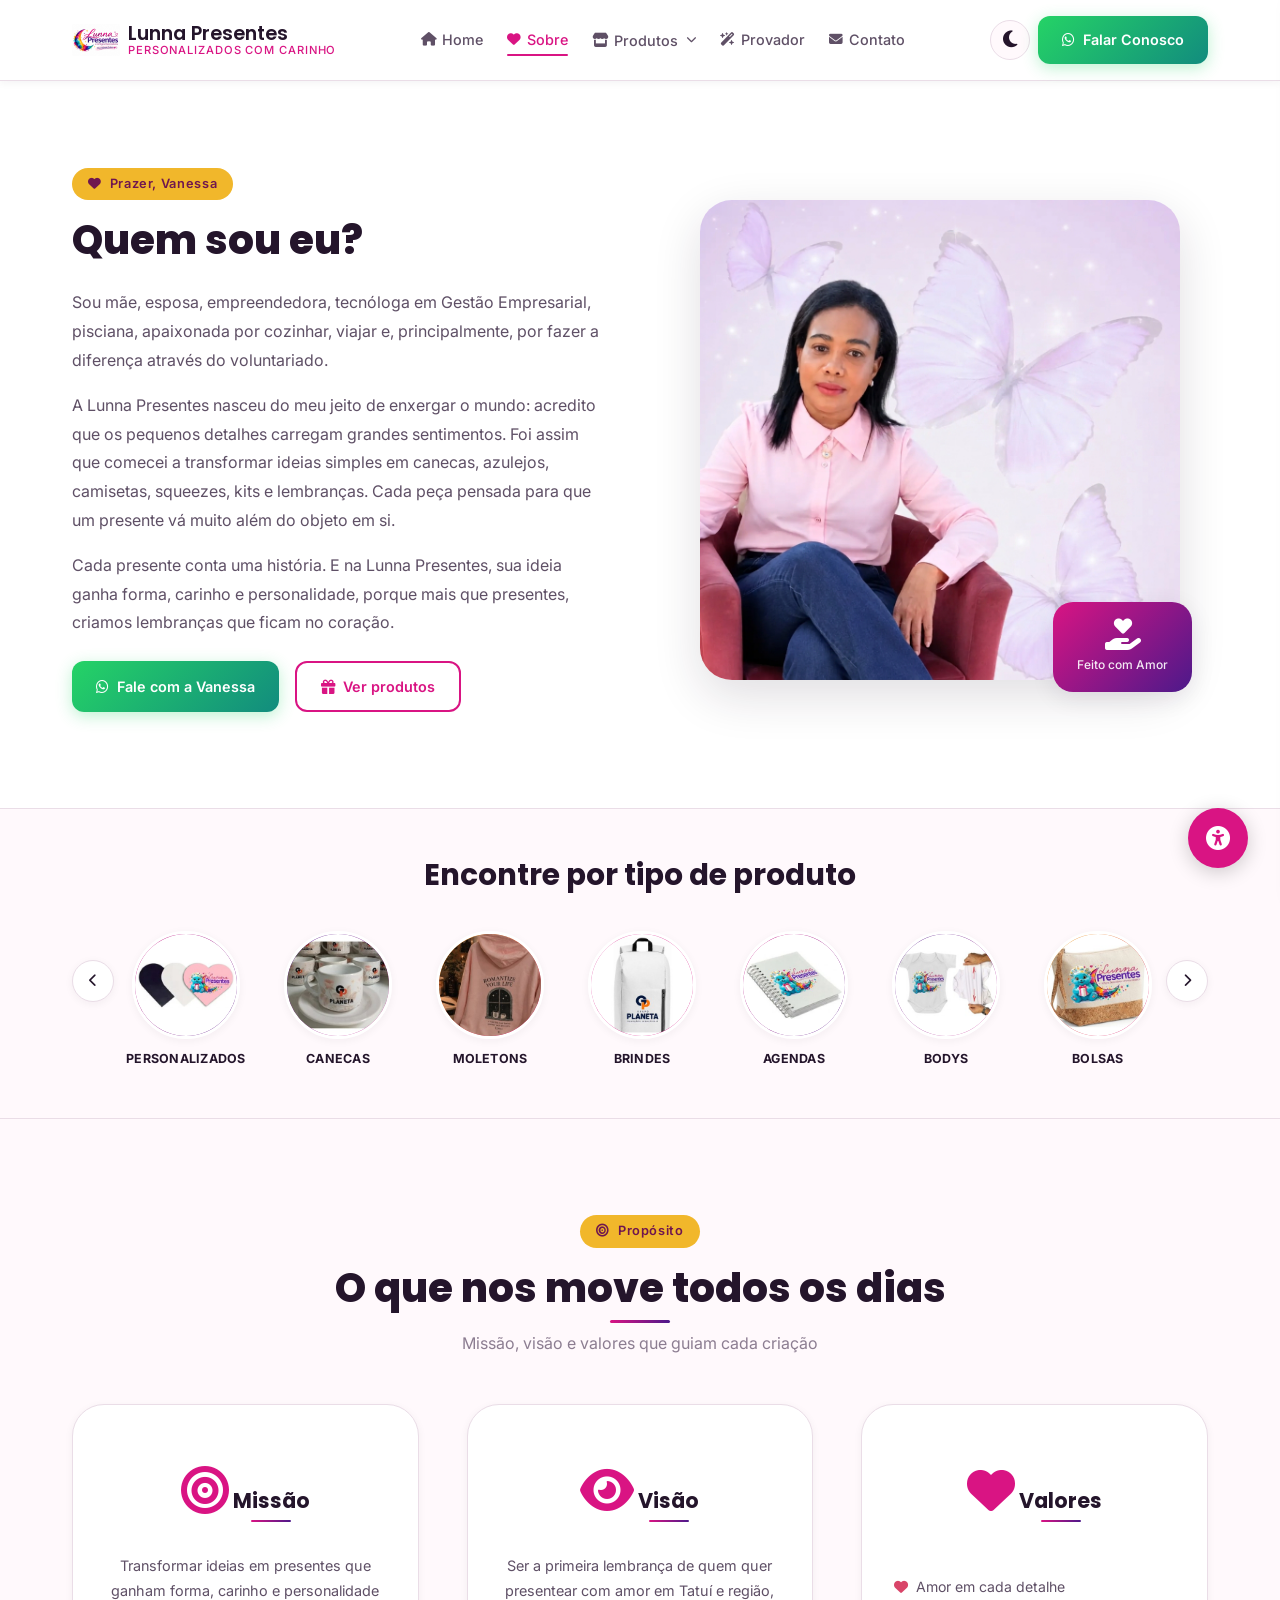
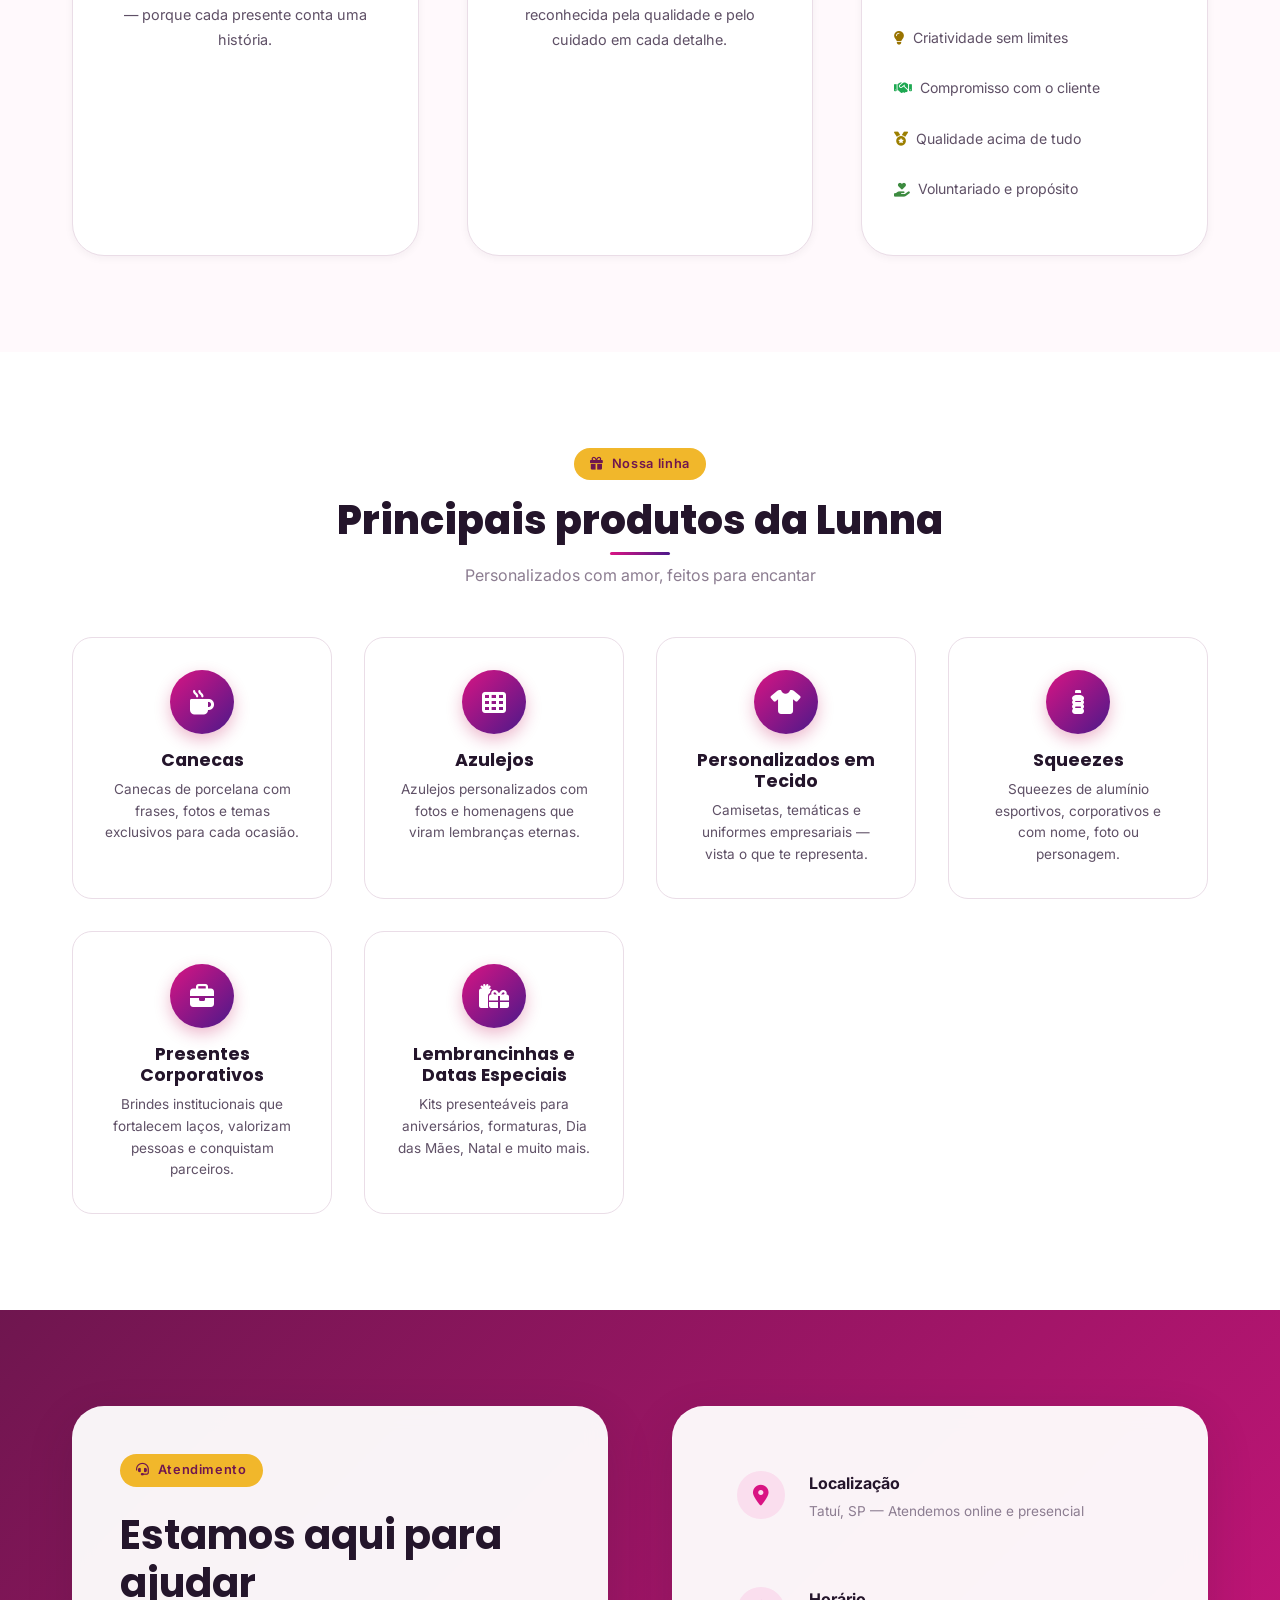
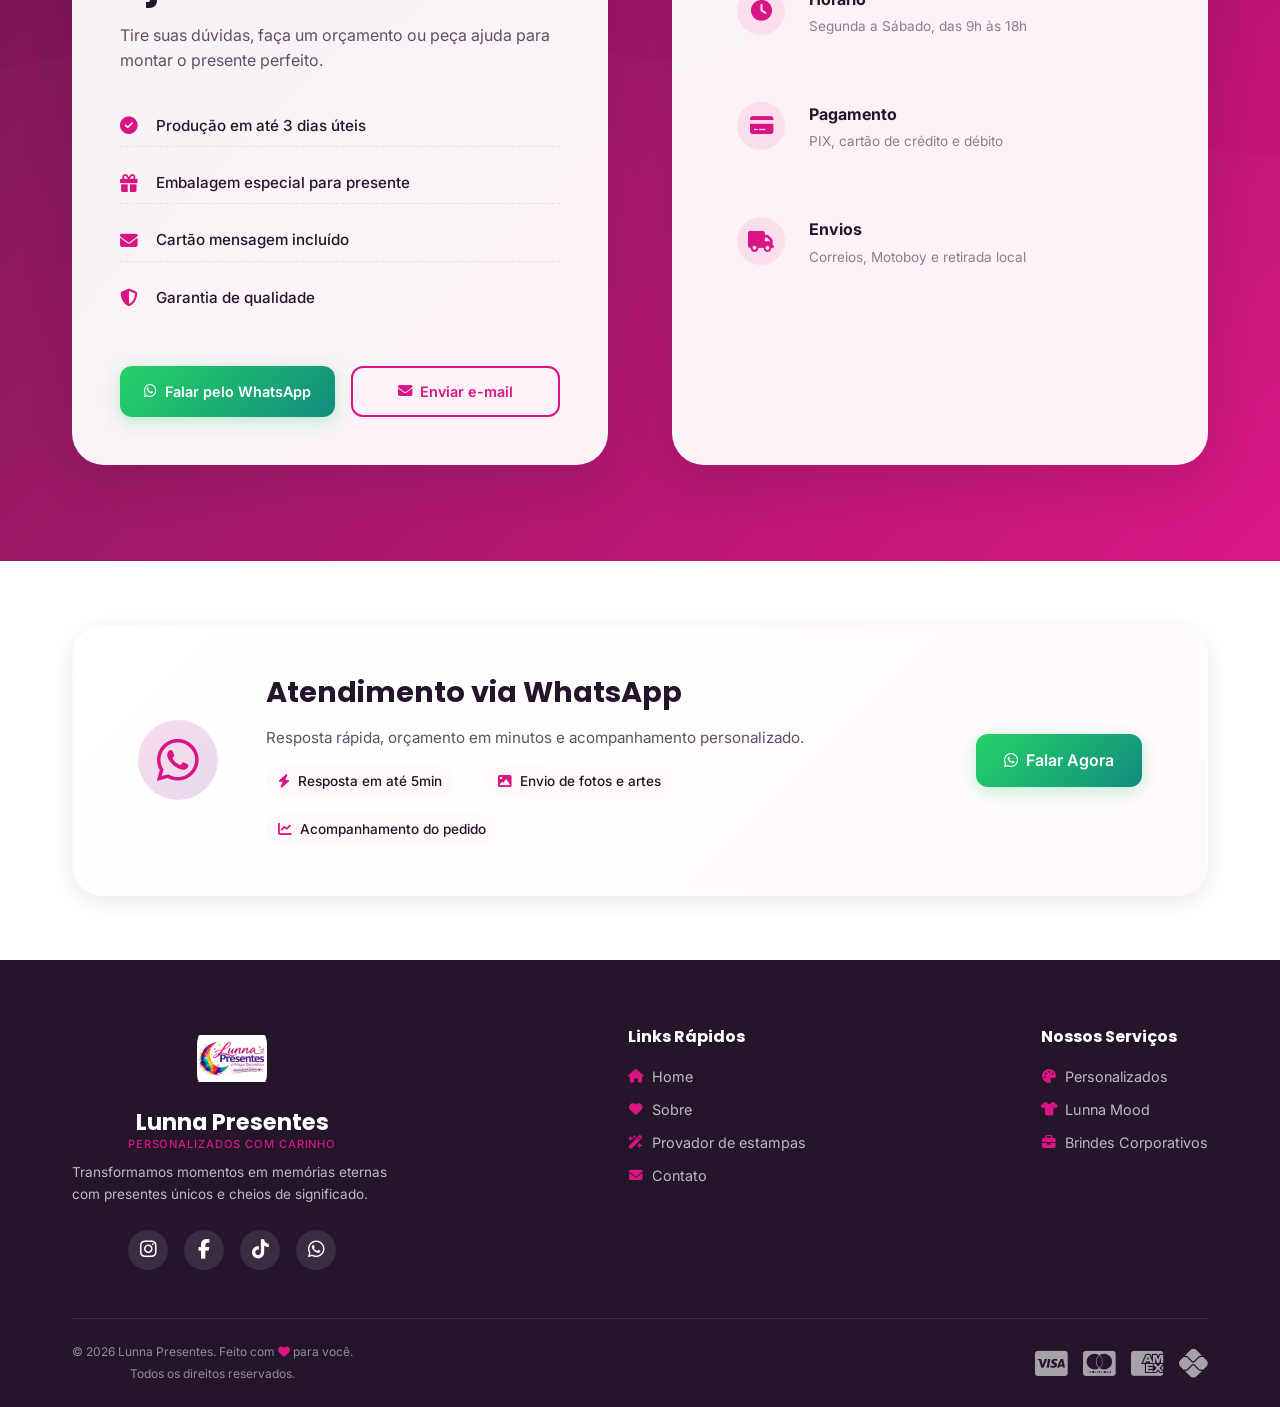
==== commit 7732b6f3: "Add files via upload" ====
--- a/pages/about/about.html
+++ b/pages/about/about.html
@@ -5,8 +5,9 @@
   <meta charset="UTF-8" />
   <meta name="viewport" content="width=device-width, initial-scale=1.0" />
   <meta name="description"
-    content="Conheça a história da Lunna Presentes — uma microempreendedora apaixonada por criar presentes únicos e especiais." />
-  <meta name="keywords" content="sobre lunna presentes, história, missão, visão, valores, presentes personalizados" />
+    content="Conheça a Vanessa, fundadora da Lunna Presentes — mãe, empreendedora e apaixonada por transformar ideias em presentes personalizados feitos com amor." />
+  <meta name="keywords"
+    content="sobre lunna presentes, vanessa, história, missão, visão, valores, presentes personalizados, tatuí" />
   <meta name="author" content="Lunna Presentes" />
   <title>Sobre Nós | Lunna Presentes</title>
 
@@ -23,141 +24,143 @@
   <link rel="stylesheet" href="../../themes/themes.css">
   <link rel="stylesheet" href="about.css" />
 
+  <link rel="stylesheet" href="../../components/categorias-carrossel/categorias-carrossel.css" />
+
   <!-- JavaScript -->
   <script src="../../index.js" defer></script>
   <script src="../../themes/themes.js"></script>
   <script src="../../data/configs.data.js" defer></script>
-  <script src="../../data/depoimentos.data.js"></script>
   <script src="about.js" defer></script>
 
+  <script src="../../components/categorias-carrossel/categorias-carrossel.js" defer></script>
+
   <!-- Sistema de Acessibilidade -->
-  <script src="../../accessibility/accessibility.js"></script>
+  <script src="../../accessibility/accessibility.js" defer></script>
   <link rel="stylesheet" href="../../accessibility/accessibility.css">
 
   <!-- Favicon -->
-  <link rel="icon" type="image/png" href="../../assets/images/logo-lunna-presentes.jpg" />
+  <link rel="icon" type="image/png" href="../../assets/icons/favicon.png" />
 </head>
 
-<body>
-
-  <!-- HEADER -->
-  <header class="site-header" role="banner">
-    <div class="header-inner">
-      <a href="../../index.html" class="header-logo" aria-label="Lunna Presentes — página inicial">
-        <div class="logo-icon" aria-hidden="true">
-          <img src="../../assets/images/logo-lunna-presentes.jpg" alt="Lunna Presentes Logo" class="logo-img" />
-        </div>
-        <div class="logo-text">
-          Lunna Presentes
-          <span>Personalizados com carinho</span>
-        </div>
-      </a>
-
-      <nav class="header-nav" role="navigation" aria-label="Menu principal">
-        <a href="../../index.html"><i class="fas fa-home"></i> Home</a>
-        <a href="about.html" class="active"><i class="fas fa-heart"></i> Sobre</a>
-        <a href="../../pages/products/products.html"><i class="fas fa-store"></i> Produtos</a>
-        <a href="../../pages/contact/contact.html"><i class="fas fa-envelope"></i> Contato</a>
-      </nav>
-
-      <div class="header-actions">
-        <button class="theme-toggle" aria-label="Ativar modo escuro">
-          <i class="fas fa-moon"></i>
+<body data-pagina="sobre">
+
+  <!-- HEADER + MENU MOBILE (HTML fixo) -->
+    <header class="site-header" role="banner">
+      <div class="header-inner">
+        <a href="../../index.html" class="header-logo" aria-label="Lunna Presentes — página inicial">
+          <div class="logo-icon" aria-hidden="true">
+            <img src="../../assets/images/logo_lunna_presentes.jpeg" alt="Lunna Presentes Logo" class="logo-img" />
+          </div>
+          <div class="logo-text">
+            Lunna Presentes
+            <span>Personalizados com carinho</span>
+          </div>
+        </a>
+
+        <nav class="header-nav" role="navigation" aria-label="Menu principal">
+          <a href="../../index.html"><i class="fas fa-home"></i> Home</a>
+          <a href="../../pages/about/about.html" class="active"><i class="fas fa-heart"></i> Sobre</a>
+          <div class="nav-dropdown">
+            <button class="nav-dropdown-trigger" aria-expanded="false" aria-haspopup="true">
+              <i class="fas fa-store"></i> Produtos <i class="fas fa-chevron-down"></i>
+            </button>
+            <div class="nav-dropdown-menu" role="menu">
+              <a href="../../pages/personalizados/personalizados.html" role="menuitem"><i class="fas fa-palette"></i> Personalizados</a>
+              <a href="../../pages/roupas/roupas.html" role="menuitem"><i class="fas fa-shirt"></i> Lunna Mood</a>
+              <a href="../../pages/brindes-corporativos/brindes-corporativos.html" role="menuitem"><i class="fas fa-briefcase"></i> Brindes Corporativos</a>
+            </div>
+          </div>
+          <a href="../../pages/provador/provador.html"><i class="fas fa-wand-magic-sparkles"></i> Provador</a>
+          <a href="../../pages/contact/contact.html"><i class="fas fa-envelope"></i> Contato</a>
+        </nav>
+
+        <div class="header-actions">
+          <button class="theme-toggle" aria-label="Ativar modo escuro">
+            <i class="fas fa-moon"></i>
+          </button>
+          <a href="https://wa.me/5511999999999?text=Ol%C3%A1!%20Gostaria%20de%20saber%20mais%20sobre%20os%20produtos%20personalizados%20da%20Lunna%20Presentes." id="header-whatsapp" class="btn btn-whatsapp header-cta" target="_blank" rel="noopener"
+            aria-label="Solicitar orçamento pelo WhatsApp">
+            <i class="fab fa-whatsapp"></i> Falar Conosco
+          </a>
+          <button class="hamburger" aria-label="Abrir menu" aria-expanded="false" aria-controls="mobile-menu">
+            <span></span><span></span><span></span>
+          </button>
+        </div>
+      </div>
+    </header>
+
+  <nav class="mobile-menu" id="mobile-menu" aria-label="Menu mobile" role="navigation">
+      <a href="../../index.html" data-nav><i class="fas fa-home"></i> Home</a>
+      <a href="../../pages/about/about.html" class="active" data-nav><i class="fas fa-heart"></i> Sobre</a>
+      <div class="mobile-nav-group">
+        <button class="mobile-nav-group-trigger" aria-expanded="false" aria-controls="mobile-produtos-submenu">
+          <i class="fas fa-store"></i> Produtos <i class="fas fa-chevron-down"></i>
         </button>
-        <a href="#" id="header-whatsapp" class="btn btn-whatsapp header-cta" target="_blank" rel="noopener"
-          aria-label="Solicitar orçamento pelo WhatsApp">
-          <i class="fab fa-whatsapp"></i> Falar Conosco
+        <div class="mobile-nav-submenu" id="mobile-produtos-submenu">
+          <a href="../../pages/personalizados/personalizados.html" data-nav><i class="fas fa-palette"></i> Personalizados</a>
+          <a href="../../pages/roupas/roupas.html" data-nav><i class="fas fa-shirt"></i> Lunna Mood</a>
+          <a href="../../pages/brindes-corporativos/brindes-corporativos.html" data-nav><i class="fas fa-briefcase"></i> Brindes Corporativos</a>
+        </div>
+      </div>
+      <a href="../../pages/provador/provador.html" data-nav><i class="fas fa-wand-magic-sparkles"></i> Provador de estampas</a>
+      <a href="../../pages/contact/contact.html" data-nav><i class="fas fa-envelope"></i> Contato</a>
+      <div class="mobile-cta">
+        <a href="https://wa.me/5511999999999?text=Ol%C3%A1!%20Gostaria%20de%20saber%20mais%20sobre%20os%20produtos%20personalizados%20da%20Lunna%20Presentes." id="mobile-whatsapp" class="btn btn-whatsapp" target="_blank" rel="noopener">
+          <i class="fab fa-whatsapp"></i> Solicitar Orçamento
         </a>
-        <button class="hamburger" aria-label="Abrir menu" aria-expanded="false" aria-controls="mobile-menu">
-          <span></span><span></span><span></span>
-        </button>
-      </div>
-    </div>
-  </header>
-
-  <!-- Menu mobile -->
-  <nav class="mobile-menu" id="mobile-menu" aria-label="Menu mobile" role="navigation">
-    <a href="../../index.html" data-nav><i class="fas fa-home"></i> Home</a>
-    <a href="about.html" data-nav><i class="fas fa-heart"></i> Sobre</a>
-    <a href="../../pages/products/products.html" data-nav><i class="fas fa-store"></i> Produtos</a>
-    <a href="../../pages/contact/contact.html" data-nav><i class="fas fa-envelope"></i> Contato</a>
-    <div class="mobile-cta">
-      <a href="#" id="mobile-whatsapp" class="btn btn-whatsapp" target="_blank" rel="noopener">
-        <i class="fab fa-whatsapp"></i> Solicitar Orçamento
-      </a>
-    </div>
-  </nav>
+      </div>
+    </nav>
 
   <div class="header-spacer"></div>
 
   <main>
-    <!-- HERO SOBRE -->
-    <section class="about-hero" aria-labelledby="about-hero-title">
-      <div class="about-hero-bg" aria-hidden="true"></div>
-      <div class="about-hero-overlay" aria-hidden="true"></div>
-      <div class="container about-hero-content">
-        <div class="hero-badge animate-fadeInUp">
-          <i class="fas fa-star"></i> Nossa história
-        </div>
-        <h1 id="about-hero-title" class="animate-fadeInUp" style="animation-delay:.15s">
-          Feito com amor,<br />entregue com carinho
-        </h1>
-        <p class="hero-sub animate-fadeInUp" style="animation-delay:.3s">
-          Cada produto carrega um pedaço do nosso coração e a história de quem presenteia.
-        </p>
-        <div class="hero-btns animate-fadeInUp" style="animation-delay:.45s">
-          <a href="#historia" class="btn btn-outline"
-            style="background: rgba(255,255,255,0.2); border-color: rgba(255,255,255,0.3); color: #fff;">
-            <i class="fas fa-chevron-down"></i> Conheça nossa história
-          </a>
-        </div>
-      </div>
-    </section>
-
     <!-- HISTÓRIA -->
     <section class="about-historia" id="historia" aria-labelledby="historia-title">
       <div class="container">
         <div class="historia-grid">
           <div class="historia-text reveal">
-            <span class="section-badge"><i class="fas fa-heart"></i> Nossa trajetória</span>
-            <h2 id="historia-title">A história por trás de cada presente</h2>
+            <span class="section-badge"><i class="fas fa-heart"></i> Prazer, Vanessa</span>
+            <h2 id="historia-title">Quem sou eu?</h2>
             <p>
-              Tudo começou em 2018, quando Ana Paula descobriu a paixão por criar presentes que fossem além do comum.
-              Em sua pequena bancada, ela começou a personalizar canecas para amigos e familiares — e o encantamento
-              das pessoas ao receberem algo único foi o combustível para transformar esse amor em negócio.
+              Sou mãe, esposa, empreendedora, tecnóloga em Gestão Empresarial, pisciana, apaixonada por cozinhar,
+              viajar e, principalmente, por fazer a diferença através do voluntariado.
             </p>
             <p>
-              Hoje, anos depois, a Lunna Presentes já realizou mais de <strong>5.000 entregas</strong>, cada uma
-              delas carregando uma história, uma emoção, um momento especial. De aniversários a casamentos, de bebês
-              chegando ao mundo a profissionais sendo homenageados — somos parte de memórias que ficam para sempre.
+              A Lunna Presentes nasceu do meu jeito de enxergar o mundo: acredito que os pequenos detalhes carregam
+              grandes sentimentos. Foi assim que comecei a transformar ideias simples em canecas, azulejos,
+              camisetas, squeezes, kits e lembranças. Cada peça pensada para que um presente vá muito além do
+              objeto em si.
             </p>
             <p>
-              Cada produto é criado com atenção absoluta aos detalhes. Porque um presente não é apenas um objeto —
-              é a materialização do amor que você sente pela pessoa.
+              Cada presente conta uma história. E na Lunna Presentes, sua ideia ganha forma, carinho e
+              personalidade, porque mais que presentes, criamos lembranças que ficam no coração.
             </p>
             <div class="historia-btns"
               style="display: flex; gap: var(--space-2); margin-top: var(--space-3); flex-wrap: wrap;">
               <a href="#" id="historia-whatsapp" class="btn btn-whatsapp" target="_blank" rel="noopener">
-                <i class="fab fa-whatsapp"></i> Fale com a Ana Paula
+                <i class="fab fa-whatsapp"></i> Fale com a Vanessa
               </a>
-              <a href="../products/products.html" class="btn btn-outline">
+              <a href="../../index.html" class="btn btn-outline">
                 <i class="fas fa-gift"></i> Ver produtos
               </a>
             </div>
           </div>
           <div class="historia-image reveal">
             <div class="historia-img-wrapper">
-              <img src="https://images.unsplash.com/photo-1556742049-0cfed4f6a45d?w=600&q=80"
-                alt="Ana Paula em seu ateliê personalizando presentes" loading="lazy" />
+              <img src="../../assets/images/about_img.jpeg"
+                alt="Vanessa, fundadora da Lunna Presentes" loading="lazy" />
             </div>
             <div class="historia-badge">
-              <span class="badge-number">5.000+</span>
-              <span class="badge-label">Presentes Entregues</span>
+              <span class="badge-number"><i class="fas fa-hand-holding-heart"></i></span>
+              <span class="badge-label">Feito com Amor</span>
             </div>
           </div>
         </div>
       </div>
     </section>
+
+    <!-- CARROSSEL DE TIPOS DE PRODUTO (components/categorias-carrossel) -->
+    <section class="section-cat-circ" data-categorias-carrossel data-base="../../" aria-label="Tipos de produto"></section>
 
     <!-- MISSÃO / VISÃO / VALORES -->
     <section class="about-mvv" aria-labelledby="mvv-title">
@@ -172,27 +175,33 @@
           <div class="mvv-card reveal">
             <div class="mvv-icon" aria-hidden="true"><i class="fas fa-bullseye"></i></div>
             <h3>Missão</h3>
-            <p>Transformar momentos em memórias eternas através de presentes únicos e personalizados, criados com amor e
-              dedicação para cada cliente.</p>
+            <p>Transformar ideias em presentes que ganham forma, carinho e personalidade — porque cada presente
+              conta uma história.</p>
           </div>
           <div class="mvv-card reveal">
             <div class="mvv-icon" aria-hidden="true"><i class="fas fa-eye"></i></div>
             <h3>Visão</h3>
-            <p>Ser referência em presentes personalizados em São Paulo, reconhecida pela qualidade, criatividade e pelo
-              atendimento humanizado que ofertamos.</p>
+            <p>Ser a primeira lembrança de quem quer presentear com amor em Tatuí e região, reconhecida pela
+              qualidade e pelo cuidado em cada detalhe.</p>
           </div>
           <div class="mvv-card reveal">
             <div class="mvv-icon" aria-hidden="true"><i class="fas fa-heart"></i></div>
             <h3>Valores</h3>
             <ul class="mvv-values">
-              <li><i class="fas fa-heart" style="color: var(--primary); margin-right: 8px;"></i> Amor em cada detalhe
+              <li><i class="fas fa-heart mvv-value-icon mvv-value-icon--rose" aria-hidden="true"></i> Amor em cada
+                detalhe
               </li>
-              <li><i class="fas fa-lightbulb" style="color: var(--accent); margin-right: 8px;"></i> Criatividade sem
+              <li><i class="fas fa-lightbulb mvv-value-icon mvv-value-icon--amber" aria-hidden="true"></i> Criatividade
+                sem
                 limites</li>
-              <li><i class="fas fa-handshake" style="color: #25D366; margin-right: 8px;"></i> Compromisso com o cliente
+              <li><i class="fas fa-handshake mvv-value-icon mvv-value-icon--green" aria-hidden="true"></i> Compromisso
+                com o cliente
               </li>
-              <li><i class="fas fa-medal" style="color: #FFD700; margin-right: 8px;"></i> Qualidade acima de tudo</li>
-              <li><i class="fas fa-seedling" style="color: #4CAF50; margin-right: 8px;"></i> Crescimento sustentável
+              <li><i class="fas fa-medal mvv-value-icon mvv-value-icon--gold" aria-hidden="true"></i> Qualidade acima de
+                tudo</li>
+              <li><i class="fas fa-hand-holding-heart mvv-value-icon mvv-value-icon--teal" aria-hidden="true"></i>
+                Voluntariado e
+                propósito
               </li>
             </ul>
           </div>
@@ -200,104 +209,46 @@
       </div>
     </section>
 
-    <!-- NÚMEROS QUE IMPRESSIONAM -->
-    <section class="about-numbers" aria-labelledby="numbers-title">
+    <!-- ====== NOSSOS PRODUTOS ====== -->
+    <section class="about-produtos" aria-labelledby="produtos-about-title">
       <div class="container">
         <div class="section-header reveal">
-          <span class="section-badge" style="background: rgba(255,255,255,0.2); color: #fff;"><i
-              class="fas fa-chart-line"></i> Resultados</span>
-          <h2 class="section-title" id="numbers-title" style="color:#fff">Números que impressionam</h2>
-          <p class="section-subtitle" style="color: rgba(255,255,255,0.8);">O reflexo do nosso compromisso com você</p>
-        </div>
-
-        <div class="numbers-grid">
-          <div class="number-card reveal">
-            <span class="number-value" data-target="5000">0</span>
-            <span class="number-label"><i class="fas fa-gift"></i> Presentes entregues</span>
-          </div>
-          <div class="number-card reveal">
-            <span class="number-value" data-target="6">0</span>
-            <span class="number-label"><i class="fas fa-calendar-alt"></i> Anos de experiência</span>
-          </div>
-          <div class="number-card reveal">
-            <span class="number-value" data-target="98">0</span>
-            <span class="number-label"><i class="fas fa-smile"></i> % de satisfação</span>
-          </div>
-          <div class="number-card reveal">
-            <span class="number-value" data-target="500">0</span>
-            <span class="number-label"><i class="fas fa-users"></i> Clientes fidelizados</span>
-          </div>
-        </div>
-      </div>
-    </section>
-
-    <!-- ====== NOSSO ATELIÊ ====== -->
-    <section class="about-galeria" aria-labelledby="galeria-about-title">
-      <div class="container">
-        <div class="section-header reveal">
-          <span class="section-badge"><i class="fas fa-camera"></i> Por dentro</span>
-          <h2 class="section-title" id="galeria-about-title">Nosso ateliê</h2>
-          <p class="section-subtitle">Veja de pertinho onde a mágica acontece</p>
-        </div>
-
-        <div class="about-galeria-grid reveal">
-          <div class="about-gal-item">
-            <img src="https://images.unsplash.com/photo-1607344645866-009c320b63e0?w=500&q=80"
-              alt="Ateliê de presentes personalizados" loading="lazy" />
-            <div class="gal-overlay">
-              <i class="fas fa-search-plus"></i>
-            </div>
-          </div>
-          <div class="about-gal-item">
-            <img src="https://images.unsplash.com/photo-1549465220-1a8b9238cd48?w=500&q=80"
-              alt="Cesta personalizada sendo montada" loading="lazy" />
-            <div class="gal-overlay">
-              <i class="fas fa-search-plus"></i>
-            </div>
-          </div>
-          <div class="about-gal-item">
-            <img src="https://images.unsplash.com/photo-1602523961358-f9f03dd557db?w=500&q=80"
-              alt="Velas e aromas artesanais" loading="lazy" />
-            <div class="gal-overlay">
-              <i class="fas fa-search-plus"></i>
-            </div>
-          </div>
-        </div>
-
-        <!-- Vídeo -->
-        <div class="about-video reveal">
-          <h3><i class="fas fa-play-circle"></i> Um pedacinho do processo</h3>
-          <div class="video-wrapper">
-            <video controls preload="metadata"
-              poster="https://images.unsplash.com/photo-1556742049-0cfed4f6a45d?w=800&q=80"
-              aria-label="Vídeo mostrando o processo de personalização dos produtos">
-              <source src="../../assets/videos/atelier.mp4" type="video/mp4" />
-              <p>Seu navegador não suporta vídeo HTML5.
-                <a href="../../assets/videos/atelier.mp4">Clique para baixar o vídeo</a>.
-              </p>
-            </video>
-          </div>
-        </div>
-      </div>
-    </section>
-
-    <!-- DEPOIMENTOS -->
-    <section class="about-depoimentos" aria-labelledby="depoimentos-title">
-      <div class="container">
-        <div class="section-header reveal">
-          <span class="section-badge"><i class="fas fa-comment-dots"></i> Depoimentos</span>
-          <h2 class="section-title" id="depoimentos-title">O que nossos clientes dizem</h2>
-          <p class="section-subtitle">Histórias reais de quem já viveu a experiência Lunna</p>
-        </div>
-
-        <div class="depoimentos-grid" id="depoimentos-grid">
-          <!-- Os depoimentos serão inseridos dinamicamente via JavaScript -->
-        </div>
-
-        <div class="depoimentos-ver-mais reveal">
-          <button id="ver-mais-depoimentos" class="btn btn-outline">
-            <i class="fas fa-comments"></i> Ver todos os depoimentos
-          </button>
+          <span class="section-badge"><i class="fas fa-gift"></i> Nossa linha</span>
+          <h2 class="section-title" id="produtos-about-title">Principais produtos da Lunna</h2>
+          <p class="section-subtitle">Personalizados com amor, feitos para encantar</p>
+        </div>
+
+        <div class="about-produtos-grid reveal">
+          <div class="produto-categoria-card">
+            <div class="produto-categoria-icon"><i class="fas fa-mug-hot"></i></div>
+            <h3>Canecas</h3>
+            <p>Canecas de porcelana com frases, fotos e temas exclusivos para cada ocasião.</p>
+          </div>
+          <div class="produto-categoria-card">
+            <div class="produto-categoria-icon"><i class="fas fa-table-cells"></i></div>
+            <h3>Azulejos</h3>
+            <p>Azulejos personalizados com fotos e homenagens que viram lembranças eternas.</p>
+          </div>
+          <div class="produto-categoria-card">
+            <div class="produto-categoria-icon"><i class="fas fa-shirt"></i></div>
+            <h3>Personalizados em Tecido</h3>
+            <p>Camisetas, temáticas e uniformes empresariais — vista o que te representa.</p>
+          </div>
+          <div class="produto-categoria-card">
+            <div class="produto-categoria-icon"><i class="fas fa-bottle-water"></i></div>
+            <h3>Squeezes</h3>
+            <p>Squeezes de alumínio esportivos, corporativos e com nome, foto ou personagem.</p>
+          </div>
+          <div class="produto-categoria-card">
+            <div class="produto-categoria-icon"><i class="fas fa-briefcase"></i></div>
+            <h3>Presentes Corporativos</h3>
+            <p>Brindes institucionais que fortalecem laços, valorizam pessoas e conquistam parceiros.</p>
+          </div>
+          <div class="produto-categoria-card">
+            <div class="produto-categoria-icon"><i class="fas fa-gifts"></i></div>
+            <h3>Lembrancinhas e Datas Especiais</h3>
+            <p>Kits presenteáveis para aniversários, formaturas, Dia das Mães, Natal e muito mais.</p>
+          </div>
         </div>
       </div>
     </section>
@@ -332,7 +283,7 @@
                 <span class="destaque-icon" aria-hidden="true"><i class="fas fa-map-marker-alt"></i></span>
                 <div>
                   <strong>Localização</strong>
-                  <p>São Paulo, SP — Atendemos online e presencial</p>
+                  <p>Tatuí, SP — Atendemos online e presencial</p>
                 </div>
               </div>
               <div class="destaque-item">
@@ -362,24 +313,70 @@
       </div>
     </section>
 
+    <!-- ATENDIMENTO VIA WHATSAPP (HTML fixo) -->
+      <section class="contact-banner" aria-labelledby="banner-title">
+    <div class="container">
+      <div class="banner-box reveal">
+        <div class="banner-icon" aria-hidden="true">
+          <i class="fab fa-whatsapp"></i>
+        </div>
+        <div class="banner-text">
+          <h2 id="banner-title">Atendimento via WhatsApp</h2>
+          <p>Resposta rápida, orçamento em minutos e acompanhamento personalizado.</p>
+          <ul class="banner-lista">
+            <li><i class="fas fa-bolt"></i> Resposta em até 5min</li>
+            <li><i class="fas fa-image"></i> Envio de fotos e artes</li>
+            <li><i class="fas fa-chart-line"></i> Acompanhamento do pedido</li>
+          </ul>
+        </div>
+        <a href="https://wa.me/5511999999999?text=Ol%C3%A1!%20Gostaria%20de%20saber%20mais%20sobre%20os%20produtos%20personalizados%20da%20Lunna%20Presentes." id="banner-whatsapp" class="btn btn-whatsapp btn-lg" target="_blank" rel="noopener">
+          <i class="fab fa-whatsapp"></i> Falar Agora
+        </a>
+      </div>
+    </div>
+  </section>
   </main>
 
-  <!--  FOOTER -->
-  <footer class="site-footer" role="contentinfo">
-    <div class="container">
-      <div class="footer-grid">
-        <div class="footer-brand">
-          <div class="logo-text" style="margin-bottom:12px">
-            <i class="fas fa-gift"></i> Lunna Presentes
-            <span>Personalizados com carinho</span>
-          </div>
-          <p>Transformamos momentos em memórias eternas com presentes únicos e cheios de significado.</p>
-          <div class="footer-social">
-            <a href="#" class="social-btn" aria-label="Instagram"><i class="fab fa-instagram"></i></a>
-            <a href="#" class="social-btn" aria-label="Facebook"><i class="fab fa-facebook-f"></i></a>
-            <a href="#" class="social-btn" aria-label="TikTok"><i class="fab fa-tiktok"></i></a>
-            <a href="#" id="footer-whatsapp" class="social-btn" target="_blank" rel="noopener" aria-label="WhatsApp"><i
-                class="fab fa-whatsapp"></i></a>
+  <!-- RODAPÉ (HTML fixo) -->
+    <footer class="site-footer" role="contentinfo">
+      <div class="container">
+        <div class="footer-grid">
+          <div class="footer-brand">
+            <div class="logo-text" style="margin-bottom: 12px;">
+              <div class="footer-logo">
+                <img src="../../assets/images/logo_lunna_presentes.jpeg" alt="Lunna Presentes" class="logo-img" />
+              </div>
+              Lunna Presentes
+              <span>Personalizados com carinho</span>
+            </div>
+            <p>Transformamos momentos em memórias eternas com presentes únicos e cheios de significado.</p>
+            <div class="footer-social">
+              <a href="#" class="social-btn" aria-label="Instagram"><i class="fab fa-instagram"></i></a>
+              <a href="#" class="social-btn" aria-label="Facebook"><i class="fab fa-facebook-f"></i></a>
+              <a href="#" class="social-btn" aria-label="TikTok"><i class="fab fa-tiktok"></i></a>
+              <a href="https://wa.me/5511999999999?text=Ol%C3%A1!%20Gostaria%20de%20saber%20mais%20sobre%20os%20produtos%20personalizados%20da%20Lunna%20Presentes." id="footer-social-whatsapp" class="social-btn" target="_blank" rel="noopener" aria-label="WhatsApp">
+                <i class="fab fa-whatsapp"></i>
+              </a>
+            </div>
+          </div>
+
+          <div class="footer-col">
+            <h4 class="footer-col-title">Links Rápidos</h4>
+            <nav class="footer-links" aria-label="Links rápidos">
+              <a href="../../index.html"><i class="fas fa-home"></i> Home</a>
+              <a href="../../pages/about/about.html"><i class="fas fa-heart"></i> Sobre</a>
+              <a href="../../pages/provador/provador.html"><i class="fas fa-wand-magic-sparkles"></i> Provador de estampas</a>
+              <a href="../../pages/contact/contact.html"><i class="fas fa-envelope"></i> Contato</a>
+            </nav>
+          </div>
+
+          <div class="footer-col">
+            <h4 class="footer-col-title">Nossos Serviços</h4>
+            <nav class="footer-links" aria-label="Nossos serviços">
+              <a href="../../pages/personalizados/personalizados.html"><i class="fas fa-palette"></i> Personalizados</a>
+              <a href="../../pages/roupas/roupas.html"><i class="fas fa-shirt"></i> Lunna Mood</a>
+              <a href="../../pages/brindes-corporativos/brindes-corporativos.html"><i class="fas fa-briefcase"></i> Brindes Corporativos</a>
+            </nav>
           </div>
         </div>
 
@@ -391,170 +388,156 @@
             <i class="fab fa-pix"></i>
           </div>
           <div class="footer-copyright">
-            <p>© 2024 Lunna Presentes. Feito com <i class="fas fa-heart"></i> para você.</p>
+            <p>&copy; <span id="currentYear">2026</span> Lunna Presentes. Feito com <i class="fas fa-heart"></i> para você.
+            </p>
             <p>Todos os direitos reservados.</p>
           </div>
         </div>
       </div>
+    </footer>
+
+  <!-- ACESSIBILIDADE (HTML fixo) -->
+    <button id="accessibility-toggle" class="accessibility-toggle"
+      aria-label="Abrir painel de configurações de acessibilidade" aria-expanded="false"
+      aria-controls="accessibility-panel">
+      <i class="fas fa-universal-access" aria-hidden="true"></i>
+      <span class="sr-only">Acessibilidade</span>
+    </button>
+
+    <!-- Painel de Acessibilidade -->
+    <aside id="accessibility-panel" class="accessibility-panel" aria-label="Painel de Configurações de Acessibilidade"
+      aria-hidden="true" role="dialog">
+
+      <div class="panel-header">
+        <div class="panel-title">
+          <i class="fas fa-universal-access" aria-hidden="true"></i>
+          <h2>Acessibilidade</h2>
+        </div>
+        <button id="close-panel" class="close-panel" aria-label="Fechar painel">
+          <i class="fas fa-times" aria-hidden="true"></i>
+        </button>
+      </div>
+
+      <div class="panel-content">
+        <section class="accessibility-section">
+          <h3 class="section-title">
+            <i class="fas fa-font" aria-hidden="true"></i>
+            Tamanho da Fonte
+          </h3>
+          <div class="font-controls">
+            <button id="decrease-font" class="accessibility-btn" aria-label="Diminuir fonte">
+              <i class="fas fa-minus"></i><span>A-</span>
+            </button>
+            <div class="font-display" id="current-font-size">100%</div>
+            <button id="increase-font" class="accessibility-btn" aria-label="Aumentar fonte">
+              <i class="fas fa-plus"></i><span>A+</span>
+            </button>
+            <button id="reset-font" class="accessibility-btn reset-btn">
+              <i class="fas fa-undo"></i><span>Padrão</span>
+            </button>
+          </div>
+        </section>
+
+        <section class="accessibility-section">
+          <h3 class="section-title">
+            <i class="fas fa-adjust"></i>
+            Contraste
+          </h3>
+          <button id="toggle-contrast" class="accessibility-btn contrast-btn" aria-pressed="false">
+            <i class="fas fa-circle"></i><span>Alto Contraste</span>
+          </button>
+        </section>
+
+        <section class="accessibility-section">
+          <h3 class="section-title">
+            <i class="fas fa-eye"></i>
+            Modo de Visão
+          </h3>
+          <div class="vision-buttons">
+            <button id="colorblind-mode" class="accessibility-btn vision-btn" aria-pressed="false">
+              <i class="fas fa-eye"></i><span>Visão Normal</span>
+            </button>
+            <button id="reduced-motion" class="accessibility-btn vision-btn" aria-pressed="false">
+              <i class="fas fa-running"></i><span>Reduzir Animações</span>
+            </button>
+          </div>
+          <div class="vision-info" style="margin-top: 0.5rem; font-size: 0.8rem; color: var(--text-light);">
+            <small>Clique para alternar entre modos: Normal → Deuteranopia → Protanopia → Tritanopia →
+              Acromatopsia</small>
+          </div>
+        </section>
+
+        <section class="accessibility-section">
+          <h3 class="section-title">
+            <i class="fas fa-book-reader"></i>
+            Leitura
+          </h3>
+          <button id="highlight-links" class="accessibility-btn" aria-pressed="false">
+            <i class="fas fa-link"></i><span>Destacar Links</span>
+          </button>
+        </section>
+
+        <section class="accessibility-section">
+          <h3 class="section-title">
+            <i class="fas fa-mouse-pointer"></i>
+            Navegação
+          </h3>
+          <button id="focus-helper" class="accessibility-btn" aria-pressed="false">
+            <i class="fas fa-crosshairs"></i><span>Foco Aumentado</span>
+          </button>
+        </section>
+
+        <section class="accessibility-section">
+          <h3 class="section-title">
+            <i class="fas fa-life-ring"></i>
+            Ajuda
+          </h3>
+          <button id="keyboard-shortcuts" class="accessibility-btn">
+            <i class="fas fa-keyboard"></i><span>Atalhos</span>
+          </button>
+          <button id="reset-all" class="accessibility-btn reset-all-btn">
+            <i class="fas fa-redo"></i><span>Restaurar Padrões</span>
+          </button>
+        </section>
+      </div>
+
+      <div class="panel-footer">
+        <div class="status-indicator">
+          <i class="fas fa-check-circle"></i>
+          <span id="status-message">Configurações aplicadas</span>
+        </div>
+        <div class="panel-info">
+          <small>Configurações salvas automaticamente</small>
+        </div>
+      </div>
+    </aside>
+
+    <!-- Overlay do Painel -->
+    <div id="panel-overlay" class="panel-overlay" aria-hidden="true"></div>
+
+    <!-- Modal de Atalhos -->
+    <div id="shortcuts-modal" class="accessibility-modal" aria-hidden="true" role="dialog">
+      <div class="modal-content">
+        <div class="modal-header">
+          <h3>Atalhos de Teclado</h3>
+          <button id="close-shortcuts" class="close-modal" aria-label="Fechar">
+            <i class="fas fa-times"></i>
+          </button>
+        </div>
+        <div class="modal-body">
+          <div class="shortcuts-list">
+            <div class="shortcut-item"><kbd>Alt</kbd> + <kbd>A</kbd> <span>Abrir/Fechar painel</span></div>
+            <div class="shortcut-item"><kbd>Alt</kbd> + <kbd>+</kbd> <span>Aumentar fonte</span></div>
+            <div class="shortcut-item"><kbd>Alt</kbd> + <kbd>-</kbd> <span>Diminuir fonte</span></div>
+            <div class="shortcut-item"><kbd>Alt</kbd> + <kbd>C</kbd> <span>Alto contraste</span></div>
+            <div class="shortcut-item"><kbd>Alt</kbd> + <kbd>D</kbd> <span>Modo daltônico</span></div>
+            <div class="shortcut-item"><kbd>Alt</kbd> + <kbd>R</kbd> <span>Reduzir animações</span></div>
+            <div class="shortcut-item"><kbd>Tab</kbd> <span>Navegar entre elementos</span></div>
+            <div class="shortcut-item"><kbd>Esc</kbd> <span>Fechar painéis</span></div>
+          </div>
+        </div>
+      </div>
     </div>
-  </footer>
-
-  <!-- Botão de Acessibilidade -->
-  <button id="accessibility-toggle" class="accessibility-toggle"
-    aria-label="Abrir painel de configurações de acessibilidade" aria-expanded="false"
-    aria-controls="accessibility-panel">
-    <i class="fas fa-universal-access" aria-hidden="true"></i>
-    <span class="sr-only">Acessibilidade</span>
-  </button>
-
-  <!-- Painel de Acessibilidade -->
-  <aside id="accessibility-panel" class="accessibility-panel" aria-label="Painel de Configurações de Acessibilidade"
-    aria-hidden="true" role="dialog">
-
-    <div class="panel-header">
-      <div class="panel-title">
-        <i class="fas fa-universal-access" aria-hidden="true"></i>
-        <h2>Acessibilidade</h2>
-      </div>
-      <button id="close-panel" class="close-panel" aria-label="Fechar painel">
-        <i class="fas fa-times" aria-hidden="true"></i>
-      </button>
-    </div>
-
-    <div class="panel-content">
-      <!-- Seção: Tamanho da Fonte -->
-      <section class="accessibility-section">
-        <h3 class="section-title">
-          <i class="fas fa-font" aria-hidden="true"></i>
-          Tamanho da Fonte
-        </h3>
-        <div class="font-controls">
-          <button id="decrease-font" class="accessibility-btn" aria-label="Diminuir fonte">
-            <i class="fas fa-minus"></i><span>A-</span>
-          </button>
-          <div class="font-display" id="current-font-size">100%</div>
-          <button id="increase-font" class="accessibility-btn" aria-label="Aumentar fonte">
-            <i class="fas fa-plus"></i><span>A+</span>
-          </button>
-          <button id="reset-font" class="accessibility-btn reset-btn">
-            <i class="fas fa-undo"></i><span>Padrão</span>
-          </button>
-        </div>
-      </section>
-
-      <!-- Seção: Contraste -->
-      <section class="accessibility-section">
-        <h3 class="section-title">
-          <i class="fas fa-adjust"></i>
-          Contraste
-        </h3>
-        <button id="toggle-contrast" class="accessibility-btn contrast-btn" aria-pressed="false">
-          <i class="fas fa-circle"></i><span>Alto Contraste</span>
-        </button>
-      </section>
-
-      <!-- Seção: Modo de Visão -->
-      <section class="accessibility-section">
-        <h3 class="section-title">
-          <i class="fas fa-eye"></i>
-          Modo de Visão
-        </h3>
-        <div class="vision-buttons">
-          <button id="colorblind-mode" class="accessibility-btn vision-btn" aria-pressed="false">
-            <i class="fas fa-eye"></i><span>Visão Normal</span>
-          </button>
-          <button id="reduced-motion" class="accessibility-btn vision-btn" aria-pressed="false">
-            <i class="fas fa-running"></i><span>Reduzir Animações</span>
-          </button>
-        </div>
-        <div class="vision-info" style="margin-top: 0.5rem; font-size: 0.8rem; color: var(--text-light);">
-          <small>Clique para alternar entre modos: Normal → Deuteranopia → Protanopia → Tritanopia
-            →
-            Acromatopsia</small>
-        </div>
-      </section>
-
-      <!-- Seção: Leitura -->
-      <section class="accessibility-section">
-        <h3 class="section-title">
-          <i class="fas fa-book-reader"></i>
-          Leitura
-        </h3>
-        <button id="highlight-links" class="accessibility-btn" aria-pressed="false">
-          <i class="fas fa-link"></i><span>Destacar Links</span>
-        </button>
-      </section>
-
-      <!-- Seção: Navegação -->
-      <section class="accessibility-section">
-        <h3 class="section-title">
-          <i class="fas fa-mouse-pointer"></i>
-          Navegação
-        </h3>
-        <button id="focus-helper" class="accessibility-btn" aria-pressed="false">
-          <i class="fas fa-crosshairs"></i><span>Foco Aumentado</span>
-        </button>
-      </section>
-
-      <!-- Seção: Ajuda -->
-      <section class="accessibility-section">
-        <h3 class="section-title">
-          <i class="fas fa-life-ring"></i>
-          Ajuda
-        </h3>
-        <button id="keyboard-shortcuts" class="accessibility-btn">
-          <i class="fas fa-keyboard"></i><span>Atalhos</span>
-        </button>
-        <button id="reset-all" class="accessibility-btn reset-all-btn">
-          <i class="fas fa-redo"></i><span>Restaurar Padrões</span>
-        </button>
-      </section>
-    </div>
-
-    <div class="panel-footer">
-      <div class="status-indicator">
-        <i class="fas fa-check-circle"></i>
-        <span id="status-message">Configurações aplicadas</span>
-      </div>
-      <div class="panel-info">
-        <small>Configurações salvas automaticamente</small>
-      </div>
-    </div>
-  </aside>
-
-  <!-- Overlay do Painel -->
-  <div id="panel-overlay" class="panel-overlay" aria-hidden="true"></div>
-
-  <!-- Modal de Atalhos -->
-  <div id="shortcuts-modal" class="accessibility-modal" aria-hidden="true" role="dialog">
-    <div class="modal-content">
-      <div class="modal-header">
-        <h3>Atalhos de Teclado</h3>
-        <button id="close-shortcuts" class="close-modal" aria-label="Fechar">
-          <i class="fas fa-times"></i>
-        </button>
-      </div>
-      <div class="modal-body">
-        <div class="shortcuts-list">
-          <div class="shortcut-item"><kbd>Alt</kbd> + <kbd>A</kbd> <span>Abrir/Fechar
-              painel</span>
-          </div>
-          <div class="shortcut-item"><kbd>Alt</kbd> + <kbd>+</kbd> <span>Aumentar fonte</span>
-          </div>
-          <div class="shortcut-item"><kbd>Alt</kbd> + <kbd>-</kbd> <span>Diminuir fonte</span>
-          </div>
-          <div class="shortcut-item"><kbd>Alt</kbd> + <kbd>C</kbd> <span>Alto contraste</span>
-          </div>
-          <div class="shortcut-item"><kbd>Alt</kbd> + <kbd>D</kbd> <span>Modo daltônico</span>
-          </div>
-          <div class="shortcut-item"><kbd>Alt</kbd> + <kbd>R</kbd> <span>Reduzir animações</span>
-          </div>
-          <div class="shortcut-item"><kbd>Tab</kbd> <span>Navegar entre elementos</span></div>
-          <div class="shortcut-item"><kbd>Esc</kbd> <span>Fechar painéis</span></div>
-        </div>
-      </div>
-    </div>
-  </div>
 
 </body>
 
--- a/index.css
+++ b/index.css
@@ -1,64 +1,14 @@
 /* ===== Fontes Google ===== */
 @import url('https://fonts.googleapis.com/css2?family=Inter:opsz,wght@14..32,300..700&family=Poppins:wght@400;500;600;700;800&family=Quicksand:wght@400;500;600;700&display=swap');
 
-/* ===== VARIÁVEIS GLOBAIS ===== */
+/* ===== VARIÁVEIS GLOBAIS =====
+   A maior parte das variáveis de cor/espaçamento/tipografia vem de
+   themes/themes.css (carregado depois deste arquivo em todas as
+   páginas, então vence em caso de mesmo nome). Aqui ficam só as duas
+   que themes.css não define. */
 :root {
-  /* Cores principais */
-  --primary: #ff6f91;
   --primary-dark: #e55a7a;
-  --highlight: #c77dff;
-  --accent: #ffd166;
-  
-  /* Tempo claro */
-  --bg: #ffffff;
-  --bg-soft: #f8f9fa;
-  --bg-card: #ffffff;
-  --text-dark: #1a1a2e;
-  --text-light: #4a4a6a;
-  --text-muted: #6c6c8a;
-  --border: #e9ecef;
-  
-  /* Espaçamentos */
-  --space-1: 0.5rem;
-  --space-2: 1rem;
-  --space-3: 1.5rem;
-  --space-4: 2rem;
-  --space-5: 3rem;
-  --space-6: 4rem;
-  --space-7: 5rem;
-  
-  /* Bordas */
-  --radius-sm: 8px;
-  --radius-md: 12px;
-  --radius-lg: 16px;
-  --radius-xl: 24px;
-  --radius-full: 9999px;
-  
-  /* Sombras */
-  --shadow-sm: 0 2px 8px rgba(0, 0, 0, 0.05);
-  --shadow-md: 0 4px 16px rgba(0, 0, 0, 0.08);
-  --shadow-lg: 0 8px 32px rgba(0, 0, 0, 0.12);
-  
-  /* Transições */
-  --transition: 0.3s ease;
-  
-  /* Layout */
-  --max-width: 1280px;
-  
-  /* Fontes */
-  --font-body: 'Inter', sans-serif;
-  --font-display: 'Poppins', sans-serif;
   --font-alt: 'Quicksand', sans-serif;
-}
-
-[data-theme="dark"] {
-  --bg: #0f0f1a;
-  --bg-soft: #1a1a2e;
-  --bg-card: #1a1a2e;
-  --text-dark: #ffffff;
-  --text-light: #c4c4e0;
-  --text-muted: #8a8aaa;
-  --border: #2a2a3e;
 }
 
 /* ===== RESET E BASE ===== */
@@ -153,13 +103,13 @@
 .btn-primary {
   background: var(--primary);
   color: white;
-  box-shadow: 0 4px 12px rgba(255, 111, 145, 0.3);
+  box-shadow: 0 4px 12px rgba(217, 20, 131, 0.3);
 }
 
 .btn-primary:hover {
   transform: scale(1.02);
-  background: #ff5a82;
-  box-shadow: 0 6px 16px rgba(255, 111, 145, 0.4);
+  background: #6f164f;
+  box-shadow: 0 6px 16px rgba(217, 20, 131, 0.4);
 }
 
 .btn-outline {
@@ -319,6 +269,109 @@
   width: 100%;
 }
 
+/* Dropdown "Produtos" — desktop */
+.nav-dropdown {
+  position: relative;
+}
+
+/* Faixa invisível que estende a área de hover do item até a borda
+   inferior do menu, cobrindo o gap entre o botão e o dropdown para que
+   o menu não feche ao mover o mouse por cima do próprio link. */
+.nav-dropdown::after {
+  content: '';
+  position: absolute;
+  top: 100%;
+  left: 50%;
+  transform: translateX(-50%);
+  width: 100%;
+  min-width: 240px;
+  height: 14px;
+}
+
+.nav-dropdown-trigger {
+  background: none;
+  border: none;
+  cursor: pointer;
+  font-family: inherit;
+  font-size: 0.9rem;
+  color: var(--text-light);
+  font-weight: 500;
+  padding: 0;
+  display: inline-flex;
+  align-items: center;
+  gap: 6px;
+  transition: color var(--transition);
+}
+
+.nav-dropdown-trigger:hover,
+.nav-dropdown-trigger.active,
+.nav-dropdown:hover .nav-dropdown-trigger {
+  color: var(--primary);
+}
+
+.nav-dropdown-trigger .fa-chevron-down {
+  font-size: 0.65rem;
+  margin-left: 2px;
+  transition: transform var(--transition);
+}
+
+.nav-dropdown:hover .nav-dropdown-trigger .fa-chevron-down,
+.nav-dropdown-trigger[aria-expanded="true"] .fa-chevron-down {
+  transform: rotate(180deg);
+}
+
+.nav-dropdown-menu {
+  position: absolute;
+  top: calc(100% + 14px);
+  left: 50%;
+  transform: translateX(-50%) translateY(8px);
+  min-width: 240px;
+  background: var(--bg);
+  border: 1px solid var(--border);
+  border-radius: var(--radius-md);
+  box-shadow: var(--shadow-md);
+  padding: var(--space-1);
+  opacity: 0;
+  visibility: hidden;
+  pointer-events: none;
+  transition: opacity var(--transition), transform var(--transition), visibility var(--transition);
+  z-index: 1001;
+}
+
+.nav-dropdown:hover .nav-dropdown-menu,
+.nav-dropdown-menu.open {
+  opacity: 1;
+  visibility: visible;
+  pointer-events: auto;
+  transform: translateX(-50%) translateY(0);
+}
+
+.nav-dropdown-menu a {
+  display: flex;
+  align-items: center;
+  gap: 10px;
+  padding: 10px 14px;
+  border-radius: var(--radius-sm);
+  font-size: 0.88rem;
+  white-space: nowrap;
+  color: var(--text-dark);
+}
+
+.nav-dropdown-menu a::after {
+  display: none;
+}
+
+.nav-dropdown-menu a:hover {
+  background: var(--bg-alt, rgba(0, 0, 0, 0.04));
+  color: var(--primary);
+}
+
+.nav-dropdown-menu a i {
+  color: var(--primary);
+  width: 18px;
+  text-align: center;
+}
+
 /* Ações do Header */
 .header-actions {
   display: flex;
@@ -446,6 +499,57 @@
   color: var(--primary);
 }
 
+/* Dropdown "Produtos" — mobile (accordion) */
+.mobile-nav-group {
+  border-bottom: 1px solid var(--border);
+}
+
+.mobile-nav-group-trigger {
+  width: 100%;
+  background: none;
+  border: none;
+  font-family: var(--font-display);
+  font-size: 1.2rem;
+  color: var(--text-dark);
+  padding: var(--space-2) 0;
+  display: flex;
+  align-items: center;
+  gap: var(--space-2);
+  cursor: pointer;
+}
+
+.mobile-nav-group-trigger i:first-child {
+  width: 24px;
+  font-size: 1.1rem;
+  color: var(--primary);
+}
+
+.mobile-nav-group-trigger .fa-chevron-down {
+  margin-left: auto;
+  font-size: 0.9rem;
+  transition: transform var(--transition);
+}
+
+.mobile-nav-group-trigger[aria-expanded="true"] .fa-chevron-down {
+  transform: rotate(180deg);
+}
+
+.mobile-nav-submenu {
+  max-height: 0;
+  overflow: hidden;
+  transition: max-height 0.3s ease;
+}
+
+.mobile-nav-submenu.open {
+  max-height: 300px;
+}
+
+.mobile-nav-submenu a {
+  padding-left: var(--space-4);
+  border-bottom: none;
+  font-size: 1.05rem;
+}
+
 .mobile-menu .mobile-cta {
   margin-top: var(--space-3);
   text-align: center;
@@ -505,6 +609,91 @@
 .footer-brand {
   text-align: center;
   max-width: 100%;
+}
+
+.footer-col {
+  text-align: center;
+  width: 100%;
+}
+
+.footer-col-title {
+  font-family: var(--font-display);
+  font-size: 1rem;
+  font-weight: 700;
+  color: #fff;
+  margin-bottom: var(--space-2);
+}
+
+.footer-links {
+  display: flex;
+  flex-direction: column;
+  align-items: center;
+  gap: 10px;
+}
+
+.footer-links a {
+  color: rgba(255, 255, 255, 0.7);
+  font-size: 0.9rem;
+  text-decoration: none;
+  transition: color var(--transition);
+  display: inline-flex;
+  align-items: center;
+  gap: 8px;
+}
+
+.footer-links a:hover {
+  color: var(--primary);
+}
+
+.footer-links a i {
+  width: 16px;
+  text-align: center;
+  color: var(--primary);
+  font-size: 0.85rem;
+}
+
+/* A partir de tablet, o footer vira uma row: marca à esquerda,
+   links e categorias distribuídos ao lado, tudo alinhado no topo */
+@media (min-width: 768px) {
+  .footer-grid {
+    flex-direction: row;
+    align-items: flex-start;
+    justify-content: space-between;
+    text-align: left;
+    gap: var(--space-5);
+  }
+
+  .footer-brand {
+    text-align: left;
+    max-width: 320px;
+    flex: 1 1 320px;
+  }
+
+  .footer-logo {
+    justify-content: flex-start;
+  }
+
+  .footer-brand .logo-text {
+    align-items: flex-start;
+  }
+
+  .footer-brand p {
+    margin: 12px 0 var(--space-3) 0;
+  }
+
+  .footer-social {
+    justify-content: flex-start;
+  }
+
+  .footer-col {
+    text-align: left;
+    width: auto;
+    flex: 0 0 auto;
+  }
+
+  .footer-links {
+    align-items: flex-start;
+  }
 }
 
 .footer-logo {
@@ -610,6 +799,19 @@
   text-align: center;
 }
 
+@media (min-width: 768px) {
+  .footer-bottom {
+    flex-direction: row-reverse;
+    align-items: center;
+    justify-content: space-between;
+    text-align: left;
+  }
+
+  .footer-copyright {
+    text-align: left;
+  }
+}
+
 .footer-payment {
   display: flex;
   gap: var(--space-2);
@@ -710,7 +912,7 @@
   display: inline-flex;
   align-items: center;
   gap: 8px;
-  background: rgba(255, 111, 145, 0.15);
+  background: rgba(217, 20, 131, 0.15);
   backdrop-filter: blur(8px);
   padding: 6px 16px;
   border-radius: var(--radius-full);
@@ -733,36 +935,6 @@
   margin-right: auto;
 }
 
-.hero-btns {
-  display: flex;
-  gap: var(--space-2);
-  justify-content: center;
-  flex-wrap: wrap;
-  margin-bottom: var(--space-5);
-}
-
-.stat-item {
-  text-align: center;
-}
-
-.stat-number {
-  display: block;
-  font-size: 1.5rem;
-  font-weight: 700;
-  color: var(--primary);
-  font-family: var(--font-display);
-}
-
-.stat-label {
-  font-size: 0.8rem;
-  color: var(--text-muted);
-}
-
-.stat-divider {
-  width: 1px;
-  background: var(--border);
-}
-
 /* ===== DIFERENCIAIS ===== */
 .section-diferenciais {
   background: var(--bg-soft);
@@ -794,7 +966,7 @@
 .diferencial-icon {
   width: 48px;
   height: 48px;
-  background: linear-gradient(135deg, rgba(255, 111, 145, 0.15), rgba(199, 125, 255, 0.15));
+  background: linear-gradient(135deg, rgba(217, 20, 131, 0.15), rgba(76, 25, 138, 0.15));
   border-radius: var(--radius-full);
   display: flex;
   align-items: center;
@@ -900,6 +1072,10 @@
   transition: transform 0.5s ease;
 }
 
+.carousel-item {
+  flex-shrink: 0;
+}
+
 .carousel-btn {
   width: 40px;
   height: 40px;
@@ -917,6 +1093,20 @@
   background: var(--primary);
   color: white;
   border-color: var(--primary);
+}
+
+/* No mobile, a navegação por seta some — a interação principal passa a
+   ser o swipe/arraste horizontal (como Amazon/Mercado Livre), e o
+   espaço das setas é devolvido para os cards, que já ficam pequenos
+   o bastante mostrando 3 por vez. */
+@media (max-width: 767px) {
+  .carousel-btn {
+    display: none;
+  }
+
+  .carousel-wrapper {
+    gap: 0;
+  }
 }
 
 .carousel-dots {
@@ -940,35 +1130,141 @@
   background: var(--primary);
 }
 
-/* ===== VITRINE ===== */
-.vitrine-filters {
-  display: flex;
-  flex-wrap: wrap;
+/* Container mais largo, exclusivo dos 3 carrosséis de serviço da home:
+   com 5 cards por vez + 2 setas de navegação, o container padrão
+   (1280px) deixa cada card estreito demais para caber os dois botões
+   de ação lado a lado sem cortar texto. */
+.container-carrossel {
+  width: 100%;
+  max-width: 1440px;
+  margin: 0 auto;
+  padding: 0 var(--space-2);
+}
+
+@media (min-width: 768px) {
+  .container-carrossel {
+    padding: 0 var(--space-4);
+  }
+}
+
+/* Apresentação de cada linha de produto, antes do carrossel: texto à
+   esquerda e mosaico de 4 imagens à direita (2x2). No mobile, o texto
+   vem primeiro e o mosaico abaixo, em largura total. */
+.servico-intro {
+  display: flex;
+  flex-direction: column;
+  gap: var(--space-4);
+  margin-top: var(--space-5);
+  margin-bottom: var(--space-4);
+}
+
+.servico-intro-texto {
+  display: flex;
+  flex-direction: column;
+  gap: var(--space-2);
+}
+
+.servico-intro-badge {
+  display: inline-flex;
+  align-items: center;
+  gap: 8px;
+  align-self: flex-start;
+  background: var(--bg-soft);
+  color: var(--primary);
+  font-size: 0.8rem;
+  font-weight: 700;
+  padding: 6px 16px;
+  border-radius: var(--radius-full);
+}
+
+.servico-intro-texto h3 {
+  font-family: var(--font-display);
+  font-size: 1.6rem;
+  color: var(--text-dark);
+}
+
+.servico-intro-texto p {
+  color: var(--text-light);
+  font-size: 0.95rem;
+  line-height: 1.7;
+  max-width: 480px;
+}
+
+.servico-intro-imagens {
+  display: grid;
+  grid-template-columns: 1fr 1fr;
+  gap: var(--space-2);
+}
+
+.servico-intro-img {
+  aspect-ratio: 1;
+  border-radius: var(--radius-lg);
+  background: var(--bg-soft);
+  display: flex;
+  align-items: center;
   justify-content: center;
-  gap: var(--space-2);
-  margin-bottom: var(--space-4);
-}
-
-.filter-btn {
-  padding: 8px 20px;
-  border-radius: var(--radius-full);
-  background: var(--bg-soft);
-  color: var(--text-light);
-  font-size: 0.85rem;
-  font-weight: 500;
-  transition: all var(--transition);
+  color: var(--text-muted);
+  font-size: 1.8rem;
+  overflow: hidden;
+}
+
+.servico-intro-img img {
+  width: 100%;
+  height: 100%;
+  object-fit: cover;
+}
+
+/* Fotos de produto (fundo branco) aparecem inteiras; fotos de
+   ambiente (Lunna Mood) preenchem o quadro. */
+.servico-intro-img {
+  background: #fff;
   border: 1px solid var(--border);
 }
 
-.filter-btn i {
-  margin-right: 6px;
-}
-
-.filter-btn:hover,
-.filter-btn.active {
-  background: var(--primary);
-  color: white;
-  border-color: var(--primary);
+.servico-intro-img img {
+  object-fit: contain;
+  transition: transform 0.4s ease;
+}
+
+.servico-intro-img img[src*="lunna-mood"] {
+  object-fit: cover;
+}
+
+.servico-intro-img:hover img {
+  transform: scale(1.05);
+}
+
+/* Desktop: texto e mosaico lado a lado, próximos e centralizados no
+   meio da página (antes ficavam presos às bordas, com um vão no meio). */
+@media (min-width: 1024px) {
+  .servico-intro {
+    flex-direction: row;
+    align-items: center;
+    justify-content: center;
+    gap: var(--space-5);
+    max-width: 960px;
+    margin-left: auto;
+    margin-right: auto;
+  }
+
+  .servico-intro-texto {
+    flex: 0 1 440px;
+  }
+
+  .servico-intro-imagens {
+    flex: 0 0 400px;
+    max-width: 400px;
+  }
+}
+
+@media (max-width: 1023px) {
+  .servico-intro {
+    align-items: center;
+    text-align: center;
+  }
+  .servico-intro-badge { align-self: center; }
+  .servico-intro-texto p { margin: 0 auto; }
+  .servico-intro-imagens { width: 100%; max-width: 420px; }
 }
 
 .products-grid {
@@ -976,10 +1272,6 @@
   grid-template-columns: repeat(auto-fill, minmax(250px, 1fr));
   gap: var(--space-3);
   margin-bottom: var(--space-4);
-}
-
-.vitrine-cta {
-  text-align: center;
 }
 
 /* ===== CARDS DE PRODUTO ===== */
@@ -1016,6 +1308,20 @@
 
 .product-card:hover .product-card-image img {
   transform: scale(1.07);
+}
+
+/* Placeholder exibido quando o produto ainda não tem imagem cadastrada
+   (produto exemplo) — evita depender de um serviço externo só para
+   mostrar um "sem imagem". */
+.product-card-placeholder {
+  width: 100%;
+  height: 100%;
+  display: flex;
+  align-items: center;
+  justify-content: center;
+  color: var(--text-muted);
+  font-size: 2rem;
+  background: var(--bg-soft);
 }
 
 .badge-new {
@@ -1047,6 +1353,19 @@
   z-index: 1;
 }
 
+/* Em cards estreitos (grid mobile de 2 colunas, carrossel), a soma da
+   largura dos dois selos ("Novidade" à esquerda + "Personalizável" à
+   direita) ultrapassa a largura do card e eles colidem/sobrepõem no
+   meio. Abaixo de 340px de card, empilha os dois no canto esquerdo em
+   vez de um em cada canto. */
+@media (max-width: 767px) {
+  .product-card-image:has(.badge-new):has(.badge-custom) .badge-custom {
+    top: calc(var(--space-1) + 26px);
+    right: auto;
+    left: var(--space-1);
+  }
+}
+
 .product-card-body {
   padding: var(--space-2);
   flex: 1;
@@ -1088,6 +1407,48 @@
   justify-content: center;
   padding: 9px 12px;
   font-size: 0.78rem;
+}
+
+/* No mobile, o grid de produtos usa 2 colunas (~150-180px por card) —
+   estreito demais para os dois botões de ação ("Ver produto" +
+   "Comprar"/"WhatsApp") ficarem lado a lado sem cortar o texto, já que
+   `.btn` usa `white-space: nowrap`. Empilhar os botões (mesma solução já
+   usada nos carrosséis) resolve tanto no grid quanto no carrossel. */
+@media (max-width: 767px) {
+  .product-card-actions {
+    flex-direction: column;
+  }
+
+  .product-card-actions .btn {
+    width: 100%;
+  }
+}
+
+/* Dentro dos carrosséis de 5 produtos, os cards ficam mais estreitos
+   que no grid normal — botões mais compactos evitam que o texto ou o
+   próprio botão seja cortado. */
+.carousel-item .product-card-actions {
+  flex-wrap: wrap;
+}
+
+.carousel-item .product-card-actions .btn {
+  padding: 8px 6px;
+  font-size: 0.72rem;
+  white-space: nowrap;
+  min-width: 0;
+}
+
+/* No mobile, os cards do carrossel ficam bem estreitos (3 por vez) —
+   empilhar os dois botões (em vez de espremê-los lado a lado) mantém
+   o texto de cada um legível, sem cortar nem cabelo o texto. */
+@media (max-width: 767px) {
+  .carousel-item .product-card-actions {
+    flex-direction: column;
+  }
+
+  .carousel-item .product-card-actions .btn {
+    width: 100%;
+  }
 }
 
 /* ===== PROCESSO ===== */
@@ -1136,7 +1497,7 @@
 .processo-icon {
   width: 64px;
   height: 64px;
-  background: linear-gradient(135deg, rgba(255, 111, 145, 0.15), rgba(199, 125, 255, 0.15));
+  background: linear-gradient(135deg, rgba(217, 20, 131, 0.15), rgba(76, 25, 138, 0.15));
   border-radius: var(--radius-full);
   display: flex;
   align-items: center;
@@ -1154,125 +1515,6 @@
 .processo-card p {
   font-size: 0.85rem;
   color: var(--text-muted);
-}
-
-/* ===== CATEGORIAS ===== */
-.categorias-grid {
-  display: grid;
-  grid-template-columns: repeat(auto-fit, minmax(250px, 1fr));
-  gap: var(--space-3);
-}
-
-.categoria-card {
-  position: relative;
-  border-radius: var(--radius-lg);
-  overflow: hidden;
-  aspect-ratio: 4/3;
-  cursor: pointer;
-}
-
-.categoria-image {
-  width: 100%;
-  height: 100%;
-}
-
-.categoria-image img {
-  width: 100%;
-  height: 100%;
-  object-fit: cover;
-  transition: transform 0.5s ease;
-}
-
-.categoria-card:hover .categoria-image img {
-  transform: scale(1.1);
-}
-
-.categoria-overlay {
-  position: absolute;
-  inset: 0;
-  background: linear-gradient(to top, rgba(0,0,0,0.7), transparent);
-  display: flex;
-  flex-direction: column;
-  align-items: center;
-  justify-content: center;
-  gap: var(--space-1);
-  color: white;
-  text-align: center;
-  opacity: 0;
-  transition: opacity var(--transition);
-}
-
-.categoria-card:hover .categoria-overlay {
-  opacity: 1;
-}
-
-.categoria-overlay i {
-  font-size: 2rem;
-  margin-bottom: 8px;
-}
-
-.categoria-overlay h3 {
-  color: white;
-  font-size: 1.3rem;
-}
-
-.categoria-overlay .btn-outline {
-  border-color: white;
-  color: white;
-}
-
-.categoria-overlay .btn-outline:hover {
-  background: white;
-  color: var(--primary);
-}
-
-/* ===== MONTE SEU PRESENTE ===== */
-.monte-box {
-  background: linear-gradient(135deg, var(--primary), var(--highlight));
-  border-radius: var(--radius-xl);
-  padding: var(--space-4);
-  text-align: center;
-  color: white;
-  position: relative;
-  overflow: hidden;
-}
-
-.monte-icon {
-  font-size: 3rem;
-  margin-bottom: var(--space-2);
-}
-
-.monte-text h2 {
-  color: white;
-  margin-bottom: var(--space-2);
-}
-
-.monte-text p {
-  color: rgba(255, 255, 255, 0.9);
-  margin-bottom: var(--space-3);
-  max-width: 600px;
-  margin-left: auto;
-  margin-right: auto;
-}
-
-.monte-lista {
-  display: flex;
-  flex-wrap: wrap;
-  justify-content: center;
-  gap: var(--space-3);
-  margin-bottom: var(--space-3);
-}
-
-.monte-lista li {
-  display: flex;
-  align-items: center;
-  gap: 8px;
-  font-size: 0.85rem;
-  color: rgba(255, 255, 255, 0.9);
-}
-
-.monte-lista li i {
-  font-size: 1rem;
 }
 
 /* ===== FAQ ===== */
@@ -1326,6 +1568,7 @@
 
 .faq-answer p {
   margin: 0;
+  margin-top: 8px;
   color: var(--text-muted);
   font-size: 0.9rem;
 }
@@ -1354,7 +1597,7 @@
 }
 
 [data-theme="dark"] .section-contato {
-  background: linear-gradient(135deg, rgba(255, 111, 145, 0.8) 0%, rgba(199, 125, 255, 0.8) 100%);
+  background: linear-gradient(135deg, rgba(217, 20, 131, 0.8) 0%, rgba(76, 25, 138, 0.8) 100%);
 }
 
 .contato-grid {
@@ -1392,7 +1635,7 @@
 }
 
 .contato-info .section-badge {
-  background: linear-gradient(135deg, rgba(255, 111, 145, 0.2), rgba(199, 125, 255, 0.2));
+  background: linear-gradient(135deg, rgba(217, 20, 131, 0.2), rgba(76, 25, 138, 0.2));
   display: inline-flex;
   margin-bottom: var(--space-3);
 }
@@ -1483,14 +1726,14 @@
 }
 
 .destaque-item:hover {
-  background: rgba(255, 111, 145, 0.08);
+  background: rgba(217, 20, 131, 0.08);
   transform: translateX(5px);
 }
 
 .destaque-icon {
   width: 48px;
   height: 48px;
-  background: linear-gradient(135deg, rgba(255, 111, 145, 0.15), rgba(199, 125, 255, 0.15));
+  background: linear-gradient(135deg, rgba(217, 20, 131, 0.15), rgba(76, 25, 138, 0.15));
   border-radius: var(--radius-full);
   display: flex;
   align-items: center;
@@ -1595,50 +1838,6 @@
   }
 }
 
-.modal-gallery {
-  display: flex;
-  flex-direction: column;
-  gap: var(--space-1);
-}
-
-.modal-main-img {
-  aspect-ratio: 4/3;
-  border-radius: var(--radius-md);
-  overflow: hidden;
-  background: var(--bg-soft);
-}
-
-.modal-main-img img {
-  width: 100%;
-  height: 100%;
-  object-fit: cover;
-}
-
-.modal-thumbs {
-  display: flex;
-  gap: var(--space-1);
-}
-
-.modal-thumb {
-  flex: 1;
-  aspect-ratio: 1;
-  border-radius: var(--radius-sm);
-  overflow: hidden;
-  cursor: pointer;
-  border: 2px solid transparent;
-  transition: border-color var(--transition);
-}
-
-.modal-thumb.active {
-  border-color: var(--primary);
-}
-
-.modal-thumb img {
-  width: 100%;
-  height: 100%;
-  object-fit: cover;
-}
-
 .modal-info {
   display: flex;
   flex-direction: column;
@@ -1647,34 +1846,6 @@
 
 .modal-info h2 {
   font-size: 1.5rem;
-}
-
-.modal-price {
-  font-size: 1.8rem;
-  font-weight: 700;
-  color: var(--primary);
-  font-family: var(--font-display);
-}
-
-.modal-desc {
-  font-size: 0.92rem;
-  color: var(--text-light);
-  line-height: 1.7;
-}
-
-.modal-tags {
-  display: flex;
-  flex-wrap: wrap;
-  gap: var(--space-1);
-}
-
-.modal-tag {
-  background: var(--bg-soft);
-  color: var(--primary);
-  font-size: 0.75rem;
-  padding: 4px 10px;
-  border-radius: var(--radius-full);
-  font-weight: 600;
 }
 
 .modal-actions {
@@ -1728,7 +1899,7 @@
   display: inline-flex;
   align-items: center;
   gap: 8px;
-  background: linear-gradient(135deg, rgba(255, 111, 145, 0.15), rgba(199, 125, 255, 0.15));
+  background: linear-gradient(135deg, rgba(217, 20, 131, 0.15), rgba(76, 25, 138, 0.15));
   color: var(--primary);
   padding: 6px 16px;
   border-radius: var(--radius-full);
@@ -1830,25 +2001,10 @@
     padding: var(--space-4) 0;
   }
   
-  .hero-btns .btn {
-    padding: 10px 20px;
-    font-size: 0.85rem;
-  }
-  
   .diferenciais-grid,
   .variedades-grid,
-  .processo-grid,
-  .categorias-grid {
+  .processo-grid {
     gap: var(--space-2);
-  }
-  
-  .monte-box {
-    padding: var(--space-3);
-  }
-  
-  .monte-lista {
-    flex-direction: column;
-    align-items: center;
   }
   
   .contato-info,
@@ -1873,20 +2029,6 @@
     padding: 0 var(--space-1);
   }
   
-  .hero-btns {
-    flex-direction: column;
-    width: 100%;
-  }
-  
-  .hero-btns .btn {
-    width: 100%;
-  }
-
-  
-  .stat-divider {
-    display: none;
-  }
-  
   .variedade-card {
     flex-direction: column;
     text-align: center;
@@ -1901,15 +2043,6 @@
     text-align: center;
   }
   
-  .vitrine-filters {
-    gap: var(--space-1);
-  }
-  
-  .filter-btn {
-    padding: 6px 12px;
-    font-size: 0.75rem;
-  }
-  
   .products-grid {
     grid-template-columns: 1fr;
   }
@@ -1925,4 +2058,354 @@
   .footer-payment {
     font-size: 1.5rem;
   }
-}+}
+/* Produtos sem valor cadastrado (catálogo do Linktree): "Sob consulta" */
+.product-card-price--consulta {
+  font-family: var(--font-body);
+  font-size: 0.95rem;
+  font-weight: 600;
+  color: var(--text-light);
+}
+
+/* Botão "Ver mais" centralizado embaixo de cada carrossel */
+.carousel-ver-mais {
+  display: flex;
+  justify-content: center;
+  margin-top: var(--space-3);
+}
+
+.carousel-ver-mais .btn i {
+  transition: transform var(--transition-fast);
+}
+
+.carousel-ver-mais .btn:hover i {
+  transform: translateX(4px);
+}
+
+#catalogo { scroll-margin-top: 90px; }
+
+.product-card-price-prefixo {
+  display: block;
+  font-family: var(--font-body);
+  font-size: 0.72rem;
+  font-weight: 500;
+  color: var(--text-muted);
+  text-transform: uppercase;
+  letter-spacing: 0.04em;
+}
+
+.servico-intro-img img[src*="xicara"] { object-fit: cover; }
+
+
+/* ===== SEÇÃO "ATENDIMENTO VIA WHATSAPP" (todas as páginas) =====
+   Gerada por components/layout/layout.js (<div data-layout="whatsapp">). */
+.contact-banner {
+  background: var(--bg);
+  padding: var(--space-6) 0;
+}
+
+.banner-box {
+  background: linear-gradient(135deg, var(--bg-card) 0%, var(--bg-soft) 100%);
+  border: 2px solid transparent;
+  border-radius: var(--radius-xl);
+  padding: var(--space-5);
+  display: grid;
+  grid-template-columns: 1fr;
+  gap: var(--space-4);
+  align-items: center;
+  position: relative;
+  overflow: hidden;
+  transition: all 0.4s cubic-bezier(0.4, 0, 0.2, 1);
+  box-shadow: var(--shadow-md);
+}
+
+.banner-box::before {
+  content: '';
+  position: absolute;
+  inset: 0;
+  border-radius: var(--radius-xl);
+  padding: 2px;
+  background: linear-gradient(135deg, var(--primary), var(--highlight), var(--secondary));
+  -webkit-mask: linear-gradient(#fff 0 0) content-box, linear-gradient(#fff 0 0);
+  mask: linear-gradient(#fff 0 0) content-box, linear-gradient(#fff 0 0);
+  -webkit-mask-composite: xor;
+  mask-composite: exclude;
+  pointer-events: none;
+  opacity: 0;
+  transition: opacity 0.4s ease;
+}
+
+.banner-box:hover::before {
+  opacity: 1;
+}
+
+.banner-box:hover {
+  transform: translateY(-4px);
+  box-shadow: var(--shadow-lg);
+}
+
+@media (min-width: 768px) {
+  .banner-box {
+    grid-template-columns: auto 1fr auto;
+    gap: var(--space-5);
+    padding: var(--space-5) var(--space-6);
+  }
+}
+
+@media (max-width: 767px) {
+  .banner-box {
+    text-align: center;
+  }
+}
+
+.banner-icon {
+  font-size: 3rem;
+  line-height: 1;
+  display: inline-flex;
+  align-items: center;
+  justify-content: center;
+  width: 80px;
+  height: 80px;
+  background: linear-gradient(135deg, rgba(217, 20, 131, 0.15), rgba(76, 25, 138, 0.15));
+  border-radius: var(--radius-full);
+  margin: 0 auto;
+  transition: all 0.4s ease;
+}
+
+.banner-icon i {
+  color: var(--primary);
+}
+
+.banner-box:hover .banner-icon {
+  transform: scale(1.05);
+  background: linear-gradient(135deg, rgba(217, 20, 131, 0.25), rgba(76, 25, 138, 0.25));
+}
+
+.banner-text {
+  flex: 1;
+}
+
+.banner-text h2 {
+  margin-bottom: var(--space-2);
+  font-size: clamp(1.3rem, 3vw, 1.8rem);
+}
+
+.banner-text p {
+  font-size: 0.95rem;
+  color: var(--text-light);
+  line-height: 1.6;
+  margin-bottom: var(--space-2);
+}
+
+.banner-lista {
+  display: flex;
+  flex-wrap: wrap;
+  gap: var(--space-2) var(--space-4);
+  margin-top: var(--space-2);
+}
+
+@media (max-width: 767px) {
+  .banner-lista {
+    justify-content: center;
+  }
+}
+
+.banner-lista li {
+  display: flex;
+  align-items: center;
+  gap: 8px;
+  font-size: 0.85rem;
+  color: var(--text-dark);
+  font-weight: 500;
+  background: var(--bg-soft);
+  padding: 5px 12px;
+  border-radius: var(--radius-full);
+}
+
+.banner-lista li i {
+  color: var(--primary);
+}
+
+.banner-box .btn-whatsapp {
+  padding: 14px 28px;
+  font-weight: 600;
+  white-space: nowrap;
+}
+
+@media (max-width: 767px) {
+  .banner-box .btn-whatsapp {
+    width: 100%;
+    justify-content: center;
+  }
+}
+
+@media (max-width: 768px) {
+  .banner-icon { width: 60px; height: 60px; font-size: 2rem; }
+  .banner-lista li { font-size: 0.75rem; padding: 4px 10px; }
+}
+
+@media (max-width: 480px) {
+  .banner-box { padding: var(--space-3); }
+  .banner-text h2 { font-size: 1.2rem; }
+  .banner-text p { font-size: 0.85rem; }
+  .banner-lista li { font-size: 0.7rem; padding: 3px 8px; }
+}
+
+/* Logo circular (Lunna Mood) */
+.logo-img--circulo {
+  border-radius: 50%;
+  object-fit: cover;
+}
+
+.logo-icon:has(.logo-img--circulo) {
+  border-radius: 50%;
+  box-shadow: 0 0 0 1px var(--border);
+}
+
+.product-card-price--consulta i {
+  margin-right: 4px;
+  color: var(--primary);
+}
+
+/* ===== CARROSSÉIS DE PRODUTOS PADRONIZADOS =====
+   Todos os cards de um carrossel com a mesma altura e os botões
+   alinhados na base, independentemente do tamanho do nome. */
+.carousel-track { align-items: stretch; }
+
+.carousel-item { display: flex; }
+
+.carousel-item .product-card {
+  width: 100%;
+  display: flex;
+  flex-direction: column;
+}
+
+.carousel-item .product-card-body { flex: 1; }
+
+.carousel-item .product-card-name {
+  display: -webkit-box;
+  -webkit-line-clamp: 2;
+  -webkit-box-orient: vertical;
+  overflow: hidden;
+  min-height: 2.6em;
+}
+
+.carousel-item .product-card-desc {
+  display: -webkit-box;
+  -webkit-line-clamp: 2;
+  -webkit-box-orient: vertical;
+  overflow: hidden;
+  flex: 0 0 auto;
+}
+
+.carousel-item .product-card-price { margin-top: auto; }
+
+.carousel-dots[style*="hidden"] { pointer-events: none; }
+
+/* Celular: botões lado a lado, WhatsApp só com o ícone */
+@media (max-width: 767px) {
+  .carousel-item .product-card-actions {
+    flex-direction: row;
+    flex-wrap: nowrap;
+  }
+
+  .carousel-item .product-card-actions .btn { width: auto; }
+
+  .carousel-item .product-card-actions:not(.product-card-actions--consultar) .btn-whatsapp {
+    flex: 0 0 40px;
+    font-size: 0;
+    gap: 0;
+  }
+
+  .carousel-item .product-card-actions:not(.product-card-actions--consultar) .btn-whatsapp i {
+    font-size: 1rem;
+  }
+}
+
+/* Menu com 5 itens: um pouco mais justo em telas de notebook */
+@media (min-width: 1024px) and (max-width: 1199px) {
+  .header-nav { gap: var(--space-2); }
+  .header-nav a { font-size: 0.85rem; }
+}
+
+/* ===== CARD INTEIRO CLICÁVEL =====
+   O nome do produto é um link que se estica sobre o card todo (::after),
+   então clicar em qualquer parte do card abre a página do produto. Os
+   botões (Ver produto, WhatsApp, Consultar) ficam por cima e continuam
+   funcionando de forma independente. */
+.product-card-link {
+  color: inherit;
+  text-decoration: none;
+}
+
+.product-card-link::after {
+  content: "";
+  position: absolute;
+  inset: 0;
+  z-index: 1;
+  border-radius: inherit;
+}
+
+.product-card { cursor: pointer; }
+
+.product-card:hover .product-card-link { color: var(--primary); }
+
+.product-card-actions {
+  position: relative;
+  z-index: 2;
+}
+
+/* Foco do teclado aparece no card inteiro */
+.product-card-link:focus-visible { outline: none; }
+
+.product-card:has(.product-card-link:focus-visible) {
+  outline: 3px solid var(--primary);
+  outline-offset: 3px;
+}
+
+/* ===== CARROSSÉIS DE PRODUTO NO CELULAR: GRADE 2x2 =====
+   carousel-shared.js adiciona .carousel--grade abaixo de 768px. */
+.carousel--grade .carousel-track-wrapper { overflow: visible; }
+
+.carousel--grade .carousel-track {
+  display: grid;
+  grid-template-columns: repeat(2, minmax(0, 1fr));
+  gap: 12px;
+  transform: none !important;
+}
+
+.carousel--grade .carousel-item {
+  width: auto !important;
+  min-width: 0;
+}
+
+.carousel--grade .carousel-item--oculto { display: none; }
+
+.carousel--grade .carousel-btn { display: none; }
+
+/* Cards compactos, iguais aos da grade das páginas de produtos */
+.carousel--grade .product-card { border-radius: var(--radius-md); }
+.carousel--grade .product-card-image { aspect-ratio: 1; }
+.carousel--grade .badge-custom { display: none; }
+.carousel--grade .badge-new { font-size: 0.6rem; padding: 3px 7px; }
+.carousel--grade .product-card-body { padding: 10px; gap: 6px; }
+.carousel--grade .product-card-name { font-size: 0.86rem; line-height: 1.25; }
+.carousel--grade .product-card-desc { font-size: 0.74rem; line-height: 1.4; }
+.carousel--grade .product-card-price { font-size: 1rem; }
+.carousel--grade .product-card-price--consulta { font-size: 0.78rem; }
+.carousel--grade .product-card-actions { gap: 6px; margin-top: 2px; }
+
+.carousel--grade .product-card-actions .btn {
+  padding: 8px 6px;
+  font-size: 0.74rem;
+  border-radius: var(--radius-md);
+}
+
+/* Telas de toque não têm "passar o mouse": sem isso, o card tocado
+   ficava levantado e com o nome rosa até tocar em outro lugar. */
+@media (hover: none) {
+  .product-card:hover { transform: none; box-shadow: var(--shadow-sm); }
+  .product-card:hover .product-card-image img { transform: none; }
+  .product-card:hover .product-card-link { color: inherit; }
+  .vitrine-item:hover img { transform: none; }
+}
--- a/themes/themes.css
+++ b/themes/themes.css
@@ -1,64 +1,66 @@
-:root {
-  /* Cores principais da marca */
-  --primary: #FF6F91;
-  --secondary: #A0E7E5;
-  --accent: #F9C74F;
-  --highlight: #C77DFF;
-  
-  /* Cores de superfície e texto */
-  --text-dark: #333333;
-  --text-light: #6c757d;
-  --text-muted: #8a8a8a;
-  --bg: #FFFFFF;
-  --bg-soft: #FFF5F7;
-  --bg-card: #FFFFFF;
-  --border: #FFE4E9;
-  --shadow-sm: 0 2px 8px rgba(0, 0, 0, 0.04);
-  --shadow-md: 0 6px 24px rgba(0, 0, 0, 0.08);
-  --shadow-lg: 0 16px 48px rgba(0, 0, 0, 0.12);
-
-  /* Tipografia */
-  --font-display: 'Poppins', 'Quicksand', sans-serif;
-  --font-body: 'Inter', 'Roboto', sans-serif;
-
-  /* Espaçamento (8px grid) */
-  --space-1: 8px;
-  --space-2: 16px;
-  --space-3: 24px;
-  --space-4: 32px;
-  --space-5: 48px;
-  --space-6: 64px;
-  --space-7: 96px;
-
-  /* Bordas */
-  --radius-sm: 8px;
-  --radius-md: 12px;
-  --radius-lg: 20px;
-  --radius-xl: 32px;
-  --radius-full: 9999px;
-
-  /* Transições */
-  --transition: 0.3s ease;
-  --transition-fast: 0.15s ease;
-
-  /* Largura máxima */
-  --max-width: 1200px;
-}
-
-[data-theme="dark"] {
-  --primary: #FF8FAB;
-  --secondary: #72DDF7;
-  --accent: #F9C74F;
-  --highlight: #D9A7FF;
-  
-  --text-dark: #F5F5F5;
-  --text-light: #CCCCCC;
-  --text-muted: #999999;
-  --bg: #1E1E2E;
-  --bg-soft: #2A2A3A;
-  --bg-card: #2D2D3A;
-  --border: #4A4A5A;
-  --shadow-sm: 0 2px 8px rgba(0, 0, 0, 0.3);
-  --shadow-md: 0 6px 24px rgba(0, 0, 0, 0.4);
-  --shadow-lg: 0 16px 48px rgba(0, 0, 0, 0.5);
+:root {
+  /* Cores principais da marca (paleta 2026: vinho, roxo, rosa, dourado) */
+  --primary: #d91483;          /* rosa — botões, links, destaques */
+  --primary-dark: #6f164f;     /* vinho — hover, títulos de destaque, fundos escuros */
+  --secondary: #e86bb4;        /* rosa claro — tons de apoio */
+  --accent: #f1b72b;           /* dourado — selos e detalhes */
+  --highlight: #4c198a;        /* roxo — usado nos degradês com o rosa */
+
+  /* Cores de superfície e texto */
+  --text-dark: #24152b;        /* tinta — títulos e texto principal */
+  --text-light: #5f5066;
+  --text-muted: #8c7d91;
+  --bg: #FFFFFF;
+  --bg-soft: #fff9fc;          /* creme rosado */
+  --bg-card: #FFFFFF;
+  --border: #eadde7;           /* linha */
+  --shadow-sm: 0 2px 8px rgba(36, 21, 43, 0.05);
+  --shadow-md: 0 6px 24px rgba(36, 21, 43, 0.09);
+  --shadow-lg: 0 16px 48px rgba(36, 21, 43, 0.14);
+
+  /* Tipografia */
+  --font-display: 'Poppins', 'Quicksand', sans-serif;
+  --font-body: 'Inter', 'Roboto', sans-serif;
+
+  /* Espaçamento (8px grid) */
+  --space-1: 8px;
+  --space-2: 16px;
+  --space-3: 24px;
+  --space-4: 32px;
+  --space-5: 48px;
+  --space-6: 64px;
+  --space-7: 96px;
+
+  /* Bordas */
+  --radius-sm: 8px;
+  --radius-md: 12px;
+  --radius-lg: 20px;
+  --radius-xl: 32px;
+  --radius-full: 9999px;
+
+  /* Transições */
+  --transition: 0.3s ease;
+  --transition-fast: 0.15s ease;
+
+  /* Largura máxima */
+  --max-width: 1200px;
+}
+
+[data-theme="dark"] {
+  --primary: #f0479f;          /* rosa um pouco mais claro, para contrastar no escuro */
+  --primary-dark: #b0307a;
+  --secondary: #f08cc6;
+  --accent: #f1b72b;
+  --highlight: #8b5ad1;        /* roxo mais claro para os degradês */
+
+  --text-dark: #f7eef5;
+  --text-light: #d2c2d4;
+  --text-muted: #a291a6;
+  --bg: #170e1c;               /* tinta bem escura */
+  --bg-soft: #211427;
+  --bg-card: #26182e;
+  --border: #3d2a47;
+  --shadow-sm: 0 2px 8px rgba(0, 0, 0, 0.3);
+  --shadow-md: 0 6px 24px rgba(0, 0, 0, 0.4);
+  --shadow-lg: 0 16px 48px rgba(0, 0, 0, 0.5);
 }
--- a/pages/about/about.css
+++ b/pages/about/about.css
@@ -1,97 +1,3 @@
-/* ===== HERO SOBRE ===== */
-.about-hero {
-  position: relative;
-  min-height: 75vh;
-  display: flex;
-  align-items: center;
-  overflow: hidden;
-}
-
-.about-hero-bg {
-  position: absolute;
-  inset: 0;
-  background-image: url('https://images.unsplash.com/photo-1556742049-0cfed4f6a45d?w=1400&q=80');
-  background-size: cover;
-  background-position: center top;
-  transform: scale(1.05);
-  animation: heroZoom 20s ease-in-out infinite alternate;
-}
-
-@keyframes heroZoom {
-  from { transform: scale(1.05); }
-  to   { transform: scale(1.15); }
-}
-
-.about-hero-overlay {
-  position: absolute;
-  inset: 0;
-  background: linear-gradient(
-    135deg,
-    rgba(30, 20, 15, 0.85) 0%,
-    rgba(200, 169, 126, 0.3) 100%
-  );
-}
-
-.about-hero-content {
-  position: relative;
-  z-index: 1;
-  padding-top: var(--space-6);
-  padding-bottom: var(--space-6);
-  text-align: center;
-}
-
-@media (min-width: 768px) {
-  .about-hero-content {
-    text-align: left;
-  }
-}
-
-.about-hero-content h1 {
-  color: #fff;
-  text-shadow: 0 2px 20px rgba(0,0,0,0.3);
-  margin-bottom: var(--space-2);
-}
-
-.hero-badge {
-  display: inline-flex;
-  align-items: center;
-  gap: 8px;
-  background: rgba(255, 255, 255, 0.15);
-  backdrop-filter: blur(10px);
-  padding: 6px 16px;
-  border-radius: var(--radius-full);
-  font-size: 0.8rem;
-  color: var(--accent);
-  margin-bottom: var(--space-3);
-}
-
-.hero-sub {
-  color: rgba(255,255,255,0.85);
-  font-size: clamp(1rem, 2.5vw, 1.2rem);
-  max-width: 500px;
-  margin: var(--space-2) 0 var(--space-4);
-}
-
-@media (min-width: 768px) {
-  .hero-sub {
-    margin-left: 0;
-    margin-right: auto;
-  }
-}
-
-.hero-btns {
-  display: flex;
-  flex-wrap: wrap;
-  gap: var(--space-2);
-  justify-content: center;
-}
-
-@media (min-width: 768px) {
-  .hero-btns {
-    justify-content: flex-start;
-  }
-}
-
 /* ===== HISTÓRIA ===== */
 .about-historia {
   background: var(--bg);
@@ -225,10 +131,65 @@
   font-size: 3rem;
   margin-bottom: var(--space-3);
   display: inline-block;
-  background: linear-gradient(135deg, var(--primary), var(--highlight));
-  -webkit-background-clip: text;
-  background-clip: text;
-  color: transparent;
+  /* Antes usava um gradiente "recortado" no texto do ícone
+     (background-clip: text + color: transparent). Essa técnica é
+     pensada para texto normal — em cima de um ícone de fonte (Font
+     Awesome) o recorte pode falhar dependendo do navegador/fonte,
+     deixando o ícone com color:transparent e nenhuma cor visível de
+     verdade por trás, ou seja, invisível tanto no tema claro quanto no
+     escuro. Uma cor sólida é robusta nos dois temas. */
+  color: var(--primary);
+}
+
+/* Ícones da lista "Valores": antes usavam cores fixas via style inline
+   (var(--primary), var(--accent), #25D366, #FFD700, #4CAF50). Contra o
+   fundo branco do card no tema claro, o amarelo/dourado e o verde do
+   WhatsApp ficavam com contraste muito baixo (~1.4–2:1, abaixo do
+   mínimo de 3:1 recomendado para ícones) — praticamente ilegíveis. As
+   cores abaixo mantêm a identidade de cada ícone mas escurecidas o
+   suficiente para ficarem legíveis nos dois temas. */
+.mvv-value-icon {
+  margin-right: 8px;
+}
+
+.mvv-value-icon--rose {
+  color: #d94569;
+}
+
+.mvv-value-icon--amber {
+  color: #997300;
+}
+
+.mvv-value-icon--green {
+  color: #1da851;
+}
+
+.mvv-value-icon--gold {
+  color: #9c7f00;
+}
+
+.mvv-value-icon--teal {
+  color: #3d8b40;
+}
+
+[data-theme="dark"] .mvv-value-icon--rose {
+  color: #ff9bb3;
+}
+
+[data-theme="dark"] .mvv-value-icon--amber {
+  color: #ffd166;
+}
+
+[data-theme="dark"] .mvv-value-icon--green {
+  color: #4cd47d;
+}
+
+[data-theme="dark"] .mvv-value-icon--gold {
+  color: #ffd700;
+}
+
+[data-theme="dark"] .mvv-value-icon--teal {
+  color: #6fcf72;
 }
 
 .mvv-card h3 {
@@ -277,732 +238,16 @@
   transform: translateX(5px);
 }
 
-/* ===== NÚMEROS ===== */
-.about-numbers {
-  background: linear-gradient(135deg, #2d2d2d 0%, #3d3028 100%);
-  padding: var(--space-7) 0;
-  position: relative;
-  overflow: hidden;
-}
-
-.about-numbers::before {
-  content: '';
-  position: absolute;
-  top: 0;
-  left: 0;
-  right: 0;
-  bottom: 0;
-  background-image: radial-gradient(circle at 20% 80%, rgba(255,255,255,0.05) 0%, transparent 50%);
-  pointer-events: none;
-}
-
-.numbers-grid {
-  display: grid;
-  grid-template-columns: 1fr 1fr;
-  gap: var(--space-4);
-  margin-top: var(--space-5);
-}
-
-@media (min-width: 768px) {
-  .numbers-grid {
-    grid-template-columns: repeat(4, 1fr);
-    gap: var(--space-5);
-  }
-}
-
-.number-card {
-  text-align: center;
-  padding: var(--space-4);
-  background: rgba(255, 255, 255, 0.08);
-  border-radius: var(--radius-lg);
-  backdrop-filter: blur(10px);
-  transition: transform var(--transition);
-}
-
-.number-card:hover {
-  transform: translateY(-5px);
-  background: rgba(255, 255, 255, 0.12);
-}
-
-.number-value {
-  display: block;
-  font-family: var(--font-display);
-  font-size: clamp(2.5rem, 5vw, 4rem);
-  font-weight: 800;
-  color: var(--accent);
-  line-height: 1;
-  margin-bottom: var(--space-2);
-}
-
-.number-label {
-  font-size: 0.85rem;
-  color: rgba(255,255,255,0.8);
-}
-
-.number-label i {
-  margin-right: 4px;
-}
-
-/* ===== GALERIA ATELIÊ ===== */
-.about-galeria {
-  background: var(--bg);
-  padding: var(--space-7) 0;
-}
-
-.about-galeria-grid {
-  display: grid;
-  grid-template-columns: 1fr;
-  gap: var(--space-3);
-  margin-bottom: var(--space-6);
-}
-
-@media (min-width: 640px) {
-  .about-galeria-grid {
-    grid-template-columns: repeat(3, 1fr);
-  }
-}
-
-.about-gal-item {
-  position: relative;
-  border-radius: var(--radius-lg);
-  overflow: hidden;
-  aspect-ratio: 3/4;
-  cursor: pointer;
-}
-
-.about-gal-item img {
-  width: 100%;
-  height: 100%;
-  object-fit: cover;
-  transition: transform 0.5s ease;
-}
-
-.about-gal-item:hover img {
-  transform: scale(1.1);
-}
-
-.gal-overlay {
-  position: absolute;
-  inset: 0;
-  background: rgba(0, 0, 0, 0.5);
-  display: flex;
-  align-items: center;
-  justify-content: center;
-  opacity: 0;
-  transition: opacity var(--transition);
-}
-
-.about-gal-item:hover .gal-overlay {
-  opacity: 1;
-}
-
-.gal-overlay i {
-  font-size: 2rem;
-  color: #fff;
-  transform: scale(0.8);
-  transition: transform var(--transition);
-}
-
-.about-gal-item:hover .gal-overlay i {
-  transform: scale(1);
-}
-
-/* Vídeo */
-.about-video {
-  text-align: center;
-}
-
-.about-video h3 {
-  font-size: 1.4rem;
-  margin-bottom: var(--space-3);
-  display: flex;
-  align-items: center;
-  justify-content: center;
-  gap: var(--space-1);
-}
-
-.about-video h3 i {
-  color: var(--primary);
-}
-
-.video-wrapper {
-  border-radius: var(--radius-xl);
-  overflow: hidden;
-  box-shadow: var(--shadow-lg);
-  max-width: 700px;
-  margin: 0 auto;
-  background: #000;
-}
-
-.video-wrapper video {
-  width: 100%;
-  display: block;
-  max-height: 400px;
-  object-fit: cover;
-}
-
-/* ===== DEPOIMENTOS ===== */
-.about-depoimentos {
-  background: var(--bg-soft);
-  padding: var(--space-7) 0;
-}
-
-.depoimentos-grid {
-  display: grid;
-  grid-template-columns: 1fr;
-  gap: var(--space-4);
-  margin-top: var(--space-5);
-}
-
-@media (min-width: 768px) {
-  .depoimentos-grid {
-    grid-template-columns: repeat(3, 1fr);
-    gap: var(--space-5);
-  }
-}
-
-.depoimento-card {
-  background: var(--bg-card);
-  border-radius: var(--radius-xl);
-  padding: var(--space-5);
-  border: 1px solid var(--border);
-  box-shadow: var(--shadow-sm);
-  transition: all var(--transition);
-  position: relative;
-  display: flex;
-  flex-direction: column;
-  height: 100%;
-}
-
-.depoimento-card:hover {
-  transform: translateY(-5px);
-  box-shadow: var(--shadow-lg);
-}
-
-/* Aspas decorativas */
-.depoimento-quote {
-  position: absolute;
-  top: var(--space-3);
-  right: var(--space-3);
-  font-size: 2.5rem;
-  color: var(--primary);
-  opacity: 0.2;
-  font-family: serif;
-  line-height: 1;
-}
-
-/* Texto do depoimento */
-.depoimento-card > p {
-  font-size: 0.95rem;
-  line-height: 1.7;
-  color: var(--text-light);
-  margin-bottom: var(--space-4);
-  font-style: italic;
-  flex: 1;
-}
-
-/* Autor do depoimento */
-.depoimento-author {
-  display: flex;
-  align-items: center;
-  gap: var(--space-2);
-  margin-bottom: var(--space-2);
-  padding-top: var(--space-2);
-  border-top: 1px solid var(--border);
-}
-
-.depoimento-author i {
-  font-size: 2.2rem;
-  color: var(--primary);
-  background: var(--bg-soft);
-  border-radius: 50%;
-  padding: 4px;
-}
-
-.depoimento-author img {
-  width: 48px;
-  height: 48px;
-  border-radius: 50%;
-  object-fit: cover;
-  border: 2px solid var(--primary);
-}
-
-.depoimento-author div {
-  flex: 1;
-}
-
-.depoimento-author strong {
-  display: block;
-  font-size: 0.95rem;
-  color: var(--text-dark);
-  margin-bottom: 2px;
-}
-
-.depoimento-author span {
-  display: block;
-  font-size: 0.7rem;
-  color: var(--text-muted);
-}
-
-.verificado-badge {
-  display: inline-block;
-  font-size: 0.65rem;
-  color: var(--primary);
-  margin-top: 4px;
-}
-
-.verificado-badge i {
-  font-size: 0.7rem;
-  margin-right: 2px;
-}
-
-/* Estrelas de avaliação */
-.depoimento-stars {
-  margin-bottom: var(--space-2);
-  display: flex;
-  gap: 2px;
-  color: var(--accent);
-  font-size: 0.85rem;
-}
-
-.depoimento-stars i {
-  color: #FFB800;
-}
-
-.depoimento-stars i.far {
-  color: var(--border);
-}
-
-/* Produto comprado */
-.depoimento-produto {
-  margin-top: var(--space-2);
-  font-size: 0.75rem;
-  color: var(--primary);
-  display: inline-flex;
-  align-items: center;
-  gap: 6px;
-  background: rgba(255, 111, 145, 0.1);
-  padding: 4px 10px;
-  border-radius: var(--radius-full);
-  width: fit-content;
-}
-
-.depoimento-produto i {
-  font-size: 0.7rem;
-}
-
-/* Botão ver mais */
-.depoimentos-ver-mais {
-  text-align: center;
-  margin-top: var(--space-5);
-}
-
-.depoimentos-ver-mais .btn {
-  transition: all var(--transition);
-}
-
-.depoimentos-ver-mais .btn:hover {
-  transform: translateY(-2px);
-  box-shadow: var(--shadow-md);
-}
-
-/* ===== MODAL DE DEPOIMENTOS ===== */
-.depoimentos-modal {
-  position: fixed;
-  inset: 0;
-  background: rgba(0, 0, 0, 0.85);
-  z-index: 2000;
-  display: flex;
-  align-items: center;
-  justify-content: center;
-  padding: var(--space-3);
-  opacity: 0;
-  visibility: hidden;
-  transition: opacity var(--transition), visibility var(--transition);
-  backdrop-filter: blur(4px);
-}
-
-.depoimentos-modal.open {
-  opacity: 1;
-  visibility: visible;
-}
-
-.depoimentos-modal-content {
-  background: var(--bg-card);
-  border-radius: var(--radius-xl);
-  max-width: 800px;
-  width: 100%;
-  max-height: 80vh;
-  overflow-y: auto;
-  position: relative;
-  box-shadow: var(--shadow-lg);
-}
-
-/* Scrollbar do modal */
-.depoimentos-modal-content::-webkit-scrollbar {
-  width: 6px;
-}
-
-.depoimentos-modal-content::-webkit-scrollbar-track {
-  background: var(--bg-soft);
-  border-radius: 3px;
-}
-
-.depoimentos-modal-content::-webkit-scrollbar-thumb {
-  background: var(--primary);
-  border-radius: 3px;
-}
-
-/* Header do modal */
-.depoimentos-modal-header {
-  position: sticky;
-  top: 0;
-  background: var(--bg-card);
-  padding: var(--space-3) var(--space-4);
-  border-bottom: 1px solid var(--border);
-  display: flex;
-  align-items: center;
-  justify-content: space-between;
-  z-index: 10;
-}
-
-.depoimentos-modal-header h2 {
-  font-size: 1.2rem;
-  margin: 0;
-  display: flex;
-  align-items: center;
-  gap: 8px;
-}
-
-.depoimentos-modal-header h2 i {
-  color: var(--primary);
-  font-size: 1.1rem;
-}
-
-.depoimentos-modal-header h2 span {
-  font-size: 0.75rem;
-  font-weight: normal;
-  color: var(--text-muted);
-}
-
-.depoimentos-modal-close {
-  width: 32px;
-  height: 32px;
-  border-radius: var(--radius-full);
-  background: var(--bg-soft);
-  border: 1px solid var(--border);
-  display: flex;
-  align-items: center;
-  justify-content: center;
-  cursor: pointer;
-  transition: all var(--transition);
-  font-size: 0.9rem;
-}
-
-.depoimentos-modal-close:hover {
-  background: var(--primary);
-  color: #fff;
-  transform: rotate(90deg);
-}
-
-/* Corpo do modal */
-.depoimentos-modal-body {
-  padding: var(--space-4);
-}
-
-/* Item individual do depoimento no modal */
-.depoimento-modal-item {
-  border-bottom: 1px solid var(--border);
-  padding-bottom: var(--space-3);
-  margin-bottom: var(--space-3);
-}
-
-.depoimento-modal-item:last-child {
-  border-bottom: none;
-  margin-bottom: 0;
-  padding-bottom: 0;
-}
-
-/* Cabeçalho do depoimento no modal */
-.depoimento-modal-header-info {
-  display: flex;
-  align-items: center;
-  gap: var(--space-2);
-  margin-bottom: var(--space-2);
-}
-
-.depoimento-modal-header-info i {
-  font-size: 1.8rem;
-  color: var(--primary);
-}
-
-.depoimento-modal-header-info img {
-  width: 40px;
-  height: 40px;
-  border-radius: 50%;
-  object-fit: cover;
-  border: 2px solid var(--primary);
-}
-
-.depoimento-modal-header-info div {
-  flex: 1;
-}
-
-.depoimento-modal-header-info strong {
-  display: block;
-  font-size: 0.9rem;
-  color: var(--text-dark);
-  margin-bottom: 2px;
-}
-
-.depoimento-modal-header-info span {
-  display: block;
-  font-size: 0.7rem;
-  color: var(--text-muted);
-}
-
-/* Selo de compra verificada */
-.verificado-badge-modal {
-  display: inline-flex;
-  align-items: center;
-  gap: 4px;
-  background: rgba(37, 211, 102, 0.12);
-  color: #25D366;
-  font-size: 0.65rem;
-  padding: 2px 8px;
-  border-radius: var(--radius-full);
-  margin-top: 4px;
-  width: fit-content;
-}
-
-.verificado-badge-modal i {
-  font-size: 0.6rem;
-  margin: 0;
-  color: #25D366;
-}
-
-/* Estrelas no modal */
-.depoimento-modal-stars {
-  margin: var(--space-2) 0;
-  display: flex;
-  gap: 2px;
-  font-size: 0.75rem;
-  color: #FFB800;
-}
-
-.depoimento-modal-stars i {
-  font-size: 0.75rem;
-}
-
-.depoimento-modal-stars i.far {
-  color: var(--border);
-}
-
-/* Texto do depoimento no modal */
-.depoimento-modal-text {
-  font-style: italic;
-  line-height: 1.6;
-  margin: var(--space-2) 0;
-  color: var(--text-light);
-  font-size: 0.85rem;
-}
-
-/* Produto comprado no modal */
-.depoimento-modal-produto {
-  display: inline-flex;
-  align-items: center;
-  gap: 6px;
-  background: rgba(255, 111, 145, 0.1);
-  color: var(--primary);
-  font-size: 0.7rem;
-  padding: 4px 10px;
-  border-radius: var(--radius-full);
-  width: fit-content;
-}
-
-.depoimento-modal-produto i {
-  font-size: 0.65rem;
-}
-
-/* ===== RESPONSIVIDADE DO MODAL ===== */
-@media (max-width: 768px) {
-  .depoimentos-modal-content {
-    max-width: 95%;
-    max-height: 85vh;
-  }
-  
-  .depoimentos-modal-header {
-    padding: var(--space-2) var(--space-3);
-  }
-  
-  .depoimentos-modal-header h2 {
-    font-size: 1rem;
-  }
-  
-  .depoimentos-modal-body {
-    padding: var(--space-3);
-  }
-  
-  .depoimento-modal-header-info i {
-    font-size: 1.5rem;
-  }
-  
-  .depoimento-modal-header-info img {
-    width: 35px;
-    height: 35px;
-  }
-  
-  .depoimento-modal-header-info strong {
-    font-size: 0.85rem;
-  }
-  
-  .depoimento-modal-text {
-    font-size: 0.8rem;
-  }
-  
-  .verificado-badge-modal {
-    font-size: 0.6rem;
-    padding: 2px 6px;
-  }
-}
-
-@media (max-width: 480px) {
-  .depoimentos-modal-header {
-    padding: var(--space-2);
-  }
-  
-  .depoimentos-modal-header h2 {
-    font-size: 0.9rem;
-  }
-  
-  .depoimentos-modal-body {
-    padding: var(--space-2);
-  }
-  
-  .depoimento-modal-item {
-    padding-bottom: var(--space-2);
-    margin-bottom: var(--space-2);
-  }
-  
-  .depoimento-modal-header-info {
-    gap: var(--space-1);
-    margin-bottom: var(--space-1);
-  }
-  
-  .depoimento-modal-header-info i {
-    font-size: 1.3rem;
-  }
-  
-  .depoimento-modal-header-info img {
-    width: 30px;
-    height: 30px;
-  }
-  
-  .depoimento-modal-header-info strong {
-    font-size: 0.8rem;
-  }
-  
-  .depoimento-modal-header-info span {
-    font-size: 0.65rem;
-  }
-  
-  .verificado-badge-modal {
-    font-size: 0.55rem;
-    padding: 2px 5px;
-    gap: 3px;
-  }
-  
-  .verificado-badge-modal i {
-    font-size: 0.5rem;
-  }
-  
-  .depoimento-modal-stars {
-    margin: var(--space-1) 0;
-  }
-  
-  .depoimento-modal-stars i {
-    font-size: 0.65rem;
-  }
-  
-  .depoimento-modal-text {
-    font-size: 0.75rem;
-    margin: var(--space-1) 0;
-  }
-  
-  .depoimento-modal-produto {
-    font-size: 0.65rem;
-    padding: 3px 8px;
-  }
-  
-  .depoimento-modal-produto i {
-    font-size: 0.6rem;
-  }
-}
-
-/* ===== RESPONSIVIDADE DOS CARDS ===== */
-@media (max-width: 768px) {
-  .depoimento-card {
-    padding: var(--space-4);
-  }
-  
-  .depoimento-quote {
-    font-size: 2rem;
-    top: var(--space-2);
-    right: var(--space-2);
-  }
-  
-  .depoimento-card > p {
-    font-size: 0.85rem;
-  }
-  
-  .depoimento-author i {
-    font-size: 1.8rem;
-  }
-  
-  .depoimento-author strong {
-    font-size: 0.85rem;
-  }
-}
-
-@media (max-width: 480px) {
-  .depoimento-card {
-    padding: var(--space-3);
-  }
-  
-  .depoimento-card > p {
-    font-size: 0.8rem;
-    margin-bottom: var(--space-3);
-  }
-  
-  .depoimento-author i {
-    font-size: 1.5rem;
-  }
-  
-  .depoimento-author strong {
-    font-size: 0.8rem;
-  }
-  
-  .depoimento-stars {
-    font-size: 0.7rem;
-  }
-}
-
 /* ===== ANIMAÇÕES DE ENTRADA ===== */
 .about-historia .reveal,
-.about-mvv .reveal,
-.about-numbers .reveal,
-.about-galeria .reveal,
-.about-depoimentos .reveal {
+.about-mvv .reveal {
   opacity: 0;
   transform: translateY(30px);
   transition: opacity 0.6s ease, transform 0.6s ease;
 }
 
 .about-historia .reveal.visible,
-.about-mvv .reveal.visible,
-.about-numbers .reveal.visible,
-.about-galeria .reveal.visible,
-.about-depoimentos .reveal.visible {
+.about-mvv .reveal.visible {
   opacity: 1;
   transform: translateY(0);
 }
@@ -1012,26 +257,7 @@
 .mvv-card.reveal:nth-child(2) { transition-delay: 0.1s; }
 .mvv-card.reveal:nth-child(3) { transition-delay: 0.15s; }
 
-.number-card.reveal:nth-child(1) { transition-delay: 0.05s; }
-.number-card.reveal:nth-child(2) { transition-delay: 0.1s; }
-.number-card.reveal:nth-child(3) { transition-delay: 0.15s; }
-.number-card.reveal:nth-child(4) { transition-delay: 0.2s; }
-
-.depoimento-card.reveal:nth-child(1) { transition-delay: 0.05s; }
-.depoimento-card.reveal:nth-child(2) { transition-delay: 0.1s; }
-.depoimento-card.reveal:nth-child(3) { transition-delay: 0.15s; }
-
 /* ===== RESPONSIVIDADE ===== */
-@media (max-width: 768px) {
-  .depoimento-card {
-    padding: var(--space-4);
-  }
-  
-  .depoimento-quote {
-    font-size: 1.5rem;
-  }
-}
-
 @media (max-width: 480px) {
   .historia-badge {
     bottom: -8px;
@@ -1046,12 +272,195 @@
   .badge-label {
     font-size: 0.6rem;
   }
-  
-  .number-card {
-    padding: var(--space-2);
-  }
-  
-  .depoimento-card p {
-    font-size: 0.85rem;
-  }
-}+}
+/* ============================================================
+   IDENTIDADE VISUAL DA PÁGINA SOBRE — LUNNA PRESENTES
+   Baseada no perfil real @lunnapresente: rosa/magenta vibrante,
+   tipografia arredondada e alegre, corações e borboletas como
+   elementos decorativos. Escopado em body[data-pagina="sobre"]
+   para não vazar para o resto do site — mesmo princípio usado
+   na identidade da Lunna Mood (pages/roupas).
+   ============================================================ */
+
+/* A página Sobre agora usa a paleta global do site (themes.css),
+   que já é rosa/vinho como o perfil @lunnapresente. */
+
+/* ===== MODO NOTURNO — LUNNA PRESENTES (página Sobre) =====
+   Em vez do roxo-azulado genérico do dark mode padrão do site, um
+   fundo escuro neutro levemente aquecido, que harmoniza com o
+   magenta/rosa da marca em vez de competir com ele. */
+html[data-theme="dark"] body[data-pagina="sobre"] .site-header {
+  background: var(--bg);
+  border-bottom-color: var(--border);
+}
+
+html[data-theme="dark"] body[data-pagina="sobre"] .mobile-menu {
+  background: var(--bg);
+}
+
+html[data-theme="dark"] body[data-pagina="sobre"] .mvv-card,
+html[data-theme="dark"] body[data-pagina="sobre"] .produto-categoria-card,
+html[data-theme="dark"] body[data-pagina="sobre"] .historia-img-wrapper {
+  background: var(--bg-card);
+  border-color: var(--border);
+}
+
+/* Sobrescreve o fundo genérico roxo-azulado do dark mode global
+   (index.css) no card de contato, mantendo o tom da marca. */
+html[data-theme="dark"] body[data-pagina="sobre"] .contato-info {
+  background: rgba(38, 24, 46, 0.95);
+}
+
+html[data-theme="dark"] body[data-pagina="sobre"] .site-footer {
+  background: #120d10;
+}
+
+body[data-pagina="sobre"] .section-title,
+body[data-pagina="sobre"] #historia-title {
+  font-family: var(--font-display);
+  font-weight: 800;
+}
+
+/* ===== Botões e destaques na paleta magenta ===== */
+body[data-pagina="sobre"] .btn-primary {
+  background: linear-gradient(135deg, var(--primary), var(--highlight));
+  box-shadow: 0 4px 14px rgba(194, 24, 91, 0.35);
+}
+
+body[data-pagina="sobre"] .btn-outline {
+  border-color: var(--primary);
+  color: var(--primary);
+}
+
+body[data-pagina="sobre"] .btn-outline:hover {
+  background: var(--primary);
+  color: #fff;
+}
+
+body[data-pagina="sobre"] .section-badge {
+  background: var(--accent);
+  color: var(--primary-dark);
+}
+
+body[data-pagina="sobre"] .mvv-icon {
+  /* Mesmo ajuste da regra base de .mvv-icon acima: cor sólida em vez do
+     gradiente recortado no texto, que podia deixar o ícone invisível. */
+  color: var(--primary);
+}
+
+body[data-pagina="sobre"] .header-nav a.active,
+body[data-pagina="sobre"] .header-nav a:hover,
+body[data-pagina="sobre"] .nav-dropdown-trigger.active,
+body[data-pagina="sobre"] .nav-dropdown-trigger:hover {
+  color: var(--primary);
+}
+
+/* ===== NOSSOS PRODUTOS: cards estilo "bolha" dos posts ===== */
+.about-produtos {
+  padding: var(--space-7) 0;
+  background: var(--bg);
+}
+
+.about-produtos-grid {
+  display: grid;
+  grid-template-columns: repeat(auto-fit, minmax(230px, 1fr));
+  gap: var(--space-4);
+  margin-top: var(--space-5);
+}
+
+.produto-categoria-card {
+  background: var(--bg-card);
+  border: 1px solid var(--border);
+  border-radius: var(--radius-lg);
+  padding: var(--space-4);
+  text-align: center;
+  transition: transform var(--transition), box-shadow var(--transition);
+}
+
+.produto-categoria-card:hover {
+  transform: translateY(-6px);
+  box-shadow: var(--shadow-md);
+}
+
+.produto-categoria-icon {
+  width: 64px;
+  height: 64px;
+  margin: 0 auto var(--space-2);
+  border-radius: 50%;
+  display: flex;
+  align-items: center;
+  justify-content: center;
+  background: linear-gradient(135deg, var(--primary), var(--highlight));
+  color: #fff;
+  font-size: 1.5rem;
+  box-shadow: 0 6px 16px rgba(194, 24, 91, 0.3);
+}
+
+.produto-categoria-card h3 {
+  font-family: var(--font-display);
+  font-size: 1.1rem;
+  color: var(--text-dark);
+  margin-bottom: 8px;
+}
+
+.produto-categoria-card p {
+  font-size: 0.85rem;
+  color: var(--text-light);
+  line-height: 1.6;
+}
+
+/* ===== CTA final com o gradiente da marca =====
+   O fundo escuro da section não deve pintar o texto do card claro
+   (.contato-info) — só o que fica diretamente sobre o gradiente
+   (o título/subtítulo fora dos cards). */
+body[data-pagina="sobre"] .section-contato {
+  background: linear-gradient(135deg, var(--primary-dark) 0%, var(--primary) 100%);
+}
+
+/* Card de destaques igual ao card de texto ao lado (e ao das outras
+   páginas): fundo claro no modo claro, escuro no noturno. Antes era
+   translúcido sobre o magenta e os ícones magenta sumiam no fundo. */
+body[data-pagina="sobre"] .contato-card .destaque-icon {
+  background: color-mix(in srgb, var(--primary) 14%, var(--bg-card));
+  color: var(--primary);
+}
+
+body[data-pagina="sobre"] .contato-card .destaque-item:hover .destaque-icon {
+  background: linear-gradient(135deg, var(--primary), var(--highlight));
+  color: #fff;
+}
+
+/* ===== Footer com toque magenta no hover dos links ===== */
+body[data-pagina="sobre"] .footer-links a:hover {
+  color: var(--highlight);
+}
+
+/* ===== FOTO DA FUNDADORA: inteira e centralizada =====
+   A foto original é quadrada; no quadro 4:5 ela era cortada em cima
+   e embaixo. Agora o quadro segue o formato da foto, fica centralizado
+   na coluna e alinhado ao meio do texto. */
+.historia-image {
+  width: 100%;
+  max-width: 480px;
+  margin: 0 auto;
+  justify-self: center;
+  align-self: center;
+}
+
+.historia-img-wrapper {
+  aspect-ratio: 1 / 1;
+}
+
+.historia-img-wrapper img {
+  object-position: center top;
+}
+
+.historia-badge {
+  right: -12px;
+  bottom: -12px;
+}
+
+@media (max-width: 767px) {
+  .historia-image { max-width: 360px; }
+  .historia-badge { right: 8px; }
+}
--- a/components/categorias-carrossel/categorias-carrossel.css
+++ b/components/categorias-carrossel/categorias-carrossel.css
@@ -0,0 +1,221 @@
+/* components/categorias-carrossel/categorias-carrossel.css
+   Faixa com círculos de categoria + rótulo abaixo, setas nas laterais.
+   Usa apenas variáveis do tema (themes.css), então acompanha o modo
+   escuro e a paleta própria da Lunna Mood automaticamente. */
+
+.section-cat-circ {
+  background: var(--bg-soft);
+  padding: var(--space-5) 0;
+  border-top: 1px solid var(--border);
+  border-bottom: 1px solid var(--border);
+}
+
+.cat-circ-title {
+  text-align: center;
+  font-family: var(--font-display);
+  font-size: clamp(1.35rem, 2.6vw, 1.85rem);
+  font-weight: 700;
+  color: var(--text-dark);
+  margin: 0 0 var(--space-4);
+}
+
+.cat-circ-wrapper {
+  position: relative;
+  display: flex;
+  align-items: center;
+  gap: var(--space-1);
+}
+
+.cat-circ-track {
+  list-style: none;
+  margin: 0;
+  padding: 6px 4px 4px;
+  display: flex;
+  gap: var(--space-3);
+  overflow-x: auto;
+  scroll-snap-type: x mandatory;
+  scroll-behavior: smooth;
+  scrollbar-width: none;
+  flex: 1;
+  min-width: 0;
+}
+
+.cat-circ-track::-webkit-scrollbar { display: none; }
+
+.cat-circ-item {
+  flex: 0 0 auto;
+  scroll-snap-align: start;
+}
+
+.cat-circ-link {
+  display: flex;
+  flex-direction: column;
+  align-items: center;
+  gap: 12px;
+  width: 128px;
+  text-decoration: none;
+  color: var(--text-dark);
+  border-radius: var(--radius-md);
+  outline-offset: 4px;
+}
+
+/* Círculo */
+.cat-circ-bubble {
+  position: relative;
+  width: 108px;
+  height: 108px;
+  border-radius: 50%;
+  display: grid;
+  place-items: center;
+  overflow: hidden;
+  color: #fff;
+  font-size: 2.4rem;
+  box-shadow: var(--shadow-sm);
+  transition: transform var(--transition), box-shadow var(--transition);
+}
+
+/* Anel que aparece no hover / categoria ativa */
+.cat-circ-bubble::after {
+  content: "";
+  position: absolute;
+  inset: 0;
+  border-radius: 50%;
+  box-shadow: inset 0 0 0 0 var(--primary);
+  transition: box-shadow var(--transition);
+}
+
+.cat-circ-bubble img {
+  position: absolute;
+  inset: 0;
+  width: 100%;
+  height: 100%;
+  object-fit: cover;
+  background: #fff;
+  transition: transform var(--transition);
+}
+
+.cat-circ-link:hover .cat-circ-bubble img {
+  transform: scale(1.08);
+}
+
+/* Com foto, o círculo ganha uma borda fina para destacar do fundo */
+.cat-circ-bubble:has(img) {
+  border: 3px solid var(--bg-card);
+}
+
+.cat-circ-bubble i {
+  filter: drop-shadow(0 2px 4px rgba(0, 0, 0, 0.15));
+}
+
+/* 4 tons que se alternam, todos derivados da paleta do tema */
+.cat-circ-tone-0 { background: linear-gradient(135deg, var(--primary), var(--highlight)); }
+.cat-circ-tone-1 { background: linear-gradient(135deg, var(--highlight), var(--secondary, var(--accent))); }
+.cat-circ-tone-2 { background: linear-gradient(135deg, var(--accent), var(--primary)); }
+.cat-circ-tone-3 { background: linear-gradient(135deg, var(--secondary, var(--highlight)), var(--primary)); }
+
+/* Na Lunna Mood a paleta é terrosa: tons mais sóbrios e sem o ciano */
+body[data-servico="roupas"] .cat-circ-tone-1,
+body[data-servico="roupas"] .cat-circ-tone-3 {
+  background: linear-gradient(135deg, var(--primary-dark, var(--primary)), var(--highlight));
+}
+
+.cat-circ-label {
+  font-family: var(--font-body);
+  font-size: 0.78rem;
+  font-weight: 700;
+  letter-spacing: 0.02em;
+  white-space: nowrap;
+  text-transform: uppercase;
+  text-align: center;
+  line-height: 1.25;
+  transition: color var(--transition-fast);
+}
+
+.cat-circ-link:hover .cat-circ-bubble,
+.cat-circ-link:focus-visible .cat-circ-bubble {
+  transform: translateY(-4px);
+  box-shadow: var(--shadow-md);
+}
+
+.cat-circ-link:hover .cat-circ-bubble::after,
+.cat-circ-link:focus-visible .cat-circ-bubble::after {
+  box-shadow: inset 0 0 0 4px rgba(255, 255, 255, 0.85);
+}
+
+.cat-circ-link:hover .cat-circ-label,
+.cat-circ-link:focus-visible .cat-circ-label,
+.cat-circ-link.is-active .cat-circ-label {
+  color: var(--primary);
+}
+
+.cat-circ-link.is-active .cat-circ-bubble {
+  box-shadow: 0 0 0 4px var(--bg-soft), 0 0 0 7px var(--primary);
+}
+
+/* Setas */
+.cat-circ-arrow {
+  flex: 0 0 auto;
+  width: 42px;
+  height: 42px;
+  border-radius: 50%;
+  border: 1px solid var(--border);
+  background: var(--bg-card);
+  color: var(--text-dark);
+  display: grid;
+  place-items: center;
+  cursor: pointer;
+  margin-bottom: 34px; /* alinha com o centro do círculo, não do rótulo */
+  box-shadow: var(--shadow-sm);
+  transition: background var(--transition-fast), color var(--transition-fast), opacity var(--transition-fast);
+}
+
+.cat-circ-arrow:hover:not(:disabled) {
+  background: var(--primary);
+  border-color: var(--primary);
+  color: #fff;
+}
+
+.cat-circ-arrow:disabled {
+  opacity: 0.35;
+  cursor: default;
+}
+
+/* Quando todas cabem na tela, as setas somem e os itens centralizam */
+.cat-circ--sem-rolagem .cat-circ-arrow { visibility: hidden; }
+.cat-circ--sem-rolagem .cat-circ-track { justify-content: center; }
+
+/* Mobile: deslizar com o dedo; setas escondidas, círculos menores
+   e um "pedaço" do próximo item à mostra para indicar rolagem */
+@media (max-width: 640px) {
+  .section-cat-circ { padding: var(--space-4) 0; }
+  .cat-circ-title { margin-bottom: var(--space-3); }
+  .cat-circ-track { gap: 4px; }
+  .cat-circ-link { width: 100px; gap: 8px; }
+  .cat-circ-bubble { width: 76px; height: 76px; font-size: 1.7rem; }
+  .cat-circ-label { font-size: 0.64rem; letter-spacing: 0; }
+}
+
+/* Alto contraste / redução de movimento */
+@media (prefers-reduced-motion: reduce) {
+  .cat-circ-track { scroll-behavior: auto; }
+  .cat-circ-bubble { transition: none; }
+}
+
+/* Celular: setas menores sobre as bordas da faixa, indicando que dá
+   para arrastar. Somem quando não há mais círculos para aquele lado. */
+@media (max-width: 640px) {
+  .cat-circ-arrow {
+    position: absolute;
+    top: 38px;              /* metade do círculo (76px) + respiro do topo */
+    z-index: 3;
+    width: 34px;
+    height: 34px;
+    margin: -11px 0 0;
+    font-size: 0.8rem;
+    background: color-mix(in srgb, var(--bg-card) 94%, transparent);
+    box-shadow: 0 6px 16px rgba(36, 21, 43, 0.18);
+  }
+  .cat-circ-prev { left: -4px; }
+  .cat-circ-next { right: -4px; }
+  .cat-circ-arrow:disabled { visibility: hidden; }
+}
--- a/accessibility/accessibility.css
+++ b/accessibility/accessibility.css
@@ -1,520 +1,520 @@
-/* ===== VARIÁVEIS ESPECÍFICAS DE ACESSIBILIDADE ===== */
-:root {
-  --z-accessibility-toggle: 1000;
-  --z-accessibility-panel: 1001;
-  --z-accessibility-overlay: 999;
-  --z-accessibility-modal: 1002;
-}
-
-/* ===== BOTÃO FLUTUANTE ===== */
-.accessibility-toggle {
-    position: fixed;
-    bottom: 2rem;
-    right: 2rem;
-    width: 60px;
-    height: 60px;
-    border-radius: 9999px;
-    background: #FF6F91;
-    color: white;
-    border: none;
-    cursor: pointer;
-    display: flex;
-    align-items: center;
-    justify-content: center;
-    font-size: 1.5rem;
-    box-shadow: 0 4px 20px rgba(0, 0, 0, 0.2);
-    z-index: var(--z-accessibility-toggle);
-    transition: all 0.3s ease;
-}
-
-.accessibility-toggle:hover {
-    background: #C77DFF;
-    transform: scale(1.1) translateY(-5px);
-}
-
-.accessibility-toggle:focus-visible {
-    outline: 3px solid #FF6F91;
-    outline-offset: 2px;
-}
-
-/* ===== PAINEL DE ACESSIBILIDADE ===== */
-.accessibility-panel {
-    position: fixed;
-    top: 0;
-    right: -400px;
-    width: 380px;
-    height: 100vh;
-    background: var(--bg-card, #FFFFFF);
-    border-left: 1px solid var(--border, #E9ECEF);
-    box-shadow: -4px 0 20px rgba(0, 0, 0, 0.15);
-    z-index: var(--z-accessibility-panel);
-    transition: right 0.3s ease;
-    display: flex;
-    flex-direction: column;
-    overflow: hidden;
-}
-
-.accessibility-panel[aria-hidden="false"] {
-    right: 0;
-}
-
-/* Cabeçalho do Painel */
-.accessibility-panel .panel-header {
-    display: flex;
-    justify-content: space-between;
-    align-items: center;
-    padding: 1.25rem 1.5rem;
-    background: linear-gradient(135deg, #FF6F91, #C77DFF);
-    color: white;
-    border-bottom: 1px solid rgba(255, 255, 255, 0.1);
-}
-
-.accessibility-panel .panel-title {
-    display: flex;
-    align-items: center;
-    gap: 0.75rem;
-}
-
-.accessibility-panel .panel-title i {
-    font-size: 1.25rem;
-    color: white;
-}
-
-.accessibility-panel .panel-title h2 {
-    font-size: 1.125rem;
-    font-weight: 600;
-    margin: 0;
-    color: white;
-}
-
-.accessibility-panel .close-panel {
-    background: rgba(255, 255, 255, 0.2);
-    border: none;
-    color: white;
-    width: 36px;
-    height: 36px;
-    border-radius: 12px;
-    cursor: pointer;
-    display: flex;
-    align-items: center;
-    justify-content: center;
-    transition: all 0.3s ease;
-}
-
-.accessibility-panel .close-panel:hover {
-    background: rgba(255, 255, 255, 0.3);
-    transform: rotate(90deg);
-}
-
-/* Conteúdo do Painel */
-.accessibility-panel .panel-content {
-    flex: 1;
-    overflow-y: auto;
-    padding: 1.5rem;
-}
-
-/* Seções */
-.accessibility-panel .accessibility-section {
-    margin-bottom: 2rem;
-    padding-bottom: 1.5rem;
-    border-bottom: 1px solid var(--border, #E9ECEF);
-}
-
-.accessibility-panel .accessibility-section:last-child {
-    border-bottom: none;
-    margin-bottom: 0;
-}
-
-.accessibility-panel .section-title {
-    display: flex;
-    align-items: center;
-    gap: 0.5rem;
-    font-size: 0.9rem;
-    font-weight: 600;
-    margin-bottom: 1rem;
-    color: var(--text-dark, #333);
-}
-
-.accessibility-panel .section-title i {
-    color: #FF6F91;
-    font-size: 1rem;
-    width: 20px;
-}
-
-/* Botões de Acessibilidade */
-.accessibility-panel .accessibility-btn {
-    display: inline-flex;
-    align-items: center;
-    gap: 0.5rem;
-    padding: 0.75rem 1rem;
-    background: var(--bg-soft, #F8F9FA);
-    border: 2px solid var(--border, #E9ECEF);
-    border-radius: 12px;
-    color: var(--text-dark, #333);
-    font-size: 0.875rem;
-    font-weight: 500;
-    cursor: pointer;
-    transition: all 0.3s ease;
-    text-align: left;
-    width: 100%;
-}
-
-.accessibility-panel .accessibility-btn:hover:not(:disabled) {
-    border-color: #FF6F91;
-    background: var(--bg-card, #FFFFFF);
-    transform: translateY(-2px);
-}
-
-.accessibility-panel .accessibility-btn:focus-visible {
-    outline: 2px solid #FF6F91;
-    outline-offset: 2px;
-}
-
-.accessibility-panel .accessibility-btn:disabled {
-    opacity: 0.5;
-    cursor: not-allowed;
-}
-
-/* Botões ativos */
-.accessibility-panel .accessibility-btn[aria-pressed="true"] {
-    background: #FF6F91;
-    color: white;
-    border-color: #FF6F91;
-}
-
-.accessibility-panel .accessibility-btn[aria-pressed="true"] i {
-    color: white;
-}
-
-/* Controles de fonte */
-.accessibility-panel .font-controls {
-    display: grid;
-    grid-template-columns: 1fr 1fr 1fr 1fr;
-    gap: 0.5rem;
-    align-items: center;
-}
-
-.accessibility-panel .font-display {
-    grid-column: span 2;
-    display: flex;
-    align-items: center;
-    justify-content: center;
-    padding: 0.75rem;
-    background: rgba(0, 0, 0, 0.05);
-    border-radius: 12px;
-    font-weight: 600;
-    color: #FF6F91;
-}
-
-.accessibility-panel .vision-buttons {
-    display: grid;
-    grid-template-columns: 1fr 1fr;
-    gap: 0.5rem;
-}
-
-.accessibility-panel .reset-all-btn {
-    margin-top: 8px;
-    background: rgba(0, 0, 0, 0.05);
-    border-color: var(--border, #E9ECEF);
-}
-
-.accessibility-panel .reset-all-btn:hover {
-    background: #FF6F91;
-    color: white;
-}
-
-/* Rodapé do Painel */
-.accessibility-panel .panel-footer {
-    padding: 1rem 1.5rem;
-    background: rgba(0, 0, 0, 0.05);
-    border-top: 1px solid var(--border, #E9ECEF);
-}
-
-.accessibility-panel .status-indicator {
-    display: flex;
-    align-items: center;
-    gap: 0.5rem;
-    margin-bottom: 0.5rem;
-}
-
-.accessibility-panel .status-indicator i {
-    color: #25D366;
-    font-size: 1rem;
-}
-
-.accessibility-panel #status-message {
-    font-size: 0.875rem;
-    color: var(--text-dark, #333);
-}
-
-.accessibility-panel .panel-info small {
-    color: var(--text-light, #6C757D);
-    font-size: 0.75rem;
-}
-
-/* ===== OVERLAY ===== */
-.panel-overlay {
-    position: fixed;
-    top: 0;
-    left: 0;
-    width: 100%;
-    height: 100%;
-    background: rgba(0, 0, 0, 0.5);
-    backdrop-filter: blur(4px);
-    z-index: var(--z-accessibility-overlay);
-    opacity: 0;
-    visibility: hidden;
-    transition: opacity 0.3s ease, visibility 0.3s ease;
-    pointer-events: none;
-}
-
-.panel-overlay[aria-hidden="false"] {
-    opacity: 1;
-    visibility: visible;
-    pointer-events: auto;
-}
-
-/* ===== MODAL DE ATALHOS ===== */
-.accessibility-modal {
-    position: fixed;
-    top: 0;
-    left: 0;
-    width: 100%;
-    height: 100%;
-    z-index: var(--z-accessibility-modal);
-    display: flex;
-    align-items: center;
-    justify-content: center;
-    opacity: 0;
-    visibility: hidden;
-    transition: all 0.3s ease;
-}
-
-.accessibility-modal[aria-hidden="false"] {
-    opacity: 1;
-    visibility: visible;
-}
-
-.accessibility-modal .modal-content {
-    position: relative;
-    width: 90%;
-    max-width: 500px;
-    max-height: 80vh;
-    background: var(--bg-card, #FFFFFF);
-    border-radius: 20px;
-    box-shadow: 0 20px 40px rgba(0, 0, 0, 0.2);
-    overflow: hidden;
-    transform: translateY(20px);
-    transition: transform 0.3s ease;
-    border: 1px solid var(--border, #E9ECEF);
-}
-
-.accessibility-modal[aria-hidden="false"] .modal-content {
-    transform: translateY(0);
-}
-
-.accessibility-modal .modal-header {
-    display: flex;
-    justify-content: space-between;
-    align-items: center;
-    padding: 1.5rem;
-    background: linear-gradient(135deg, #FF6F91, #C77DFF);
-    border-bottom: 1px solid rgba(255, 255, 255, 0.1);
-}
-
-.accessibility-modal .modal-header h3 {
-    margin: 0;
-    font-size: 1.25rem;
-    font-weight: 600;
-    color: white;
-}
-
-.accessibility-modal .close-modal {
-    background: rgba(255, 255, 255, 0.2);
-    border: none;
-    color: white;
-    font-size: 1.25rem;
-    cursor: pointer;
-    padding: 0.25rem;
-    border-radius: 8px;
-    transition: all 0.3s ease;
-}
-
-.accessibility-modal .close-modal:hover {
-    background: rgba(255, 255, 255, 0.3);
-    transform: rotate(90deg);
-}
-
-.accessibility-modal .modal-body {
-    padding: 1.5rem;
-    overflow-y: auto;
-}
-
-/* Lista de atalhos */
-.accessibility-modal .shortcuts-list {
-    display: flex;
-    flex-direction: column;
-    gap: 0.75rem;
-}
-
-.accessibility-modal .shortcut-item {
-    display: flex;
-    align-items: center;
-    gap: 1rem;
-    padding: 0.75rem;
-    background: var(--bg-soft, #F8F9FA);
-    border-radius: 12px;
-    border: 1px solid var(--border, #E9ECEF);
-}
-
-.accessibility-modal .shortcut-item kbd {
-    background: var(--bg-card, #FFFFFF);
-    border: 1px solid var(--border, #E9ECEF);
-    border-radius: 8px;
-    padding: 0.25rem 0.5rem;
-    font-family: monospace;
-    font-size: 0.875rem;
-    min-width: 60px;
-    text-align: center;
-    color: #FF6F91;
-    font-weight: 600;
-}
-
-.accessibility-modal .shortcut-item span {
-    flex: 1;
-    font-size: 0.875rem;
-    color: var(--text-dark, #333);
-}
-
-/* ===== ESTILOS DE ACESSIBILIDADE APLICADOS AO BODY ===== */
-/* Essas regras modificam a aparência do site baseado nas configurações */
-
-/* Tamanhos de fonte */
-body[data-accessibility-fontsize="small"] {
-    font-size: 14px;
-}
-
-body[data-accessibility-fontsize="normal"] {
-    font-size: 16px;
-}
-
-body[data-accessibility-fontsize="large"] {
-    font-size: 18px;
-}
-
-body[data-accessibility-fontsize="xlarge"] {
-    font-size: 20px;
-}
-
-body[data-accessibility-fontsize="xxlarge"] {
-    font-size: 24px;
-}
-
-/* Modo daltônico (escala de cinza) */
-body[data-accessibility-vision="colorblind"] {
-    filter: grayscale(100%);
-}
-
-/* Redução de animações */
-@media (prefers-reduced-motion: reduce) {
-    .accessibility-panel *,
-    .accessibility-modal * {
-        animation-duration: 0.01ms !important;
-        animation-iteration-count: 1 !important;
-        transition-duration: 0.01ms !important;
-    }
-}
-
-body[data-accessibility-motion="reduced"] *,
-body[data-accessibility-motion="reduced"] *::before,
-body[data-accessibility-motion="reduced"] *::after {
-    animation: none !important;
-    transition: none !important;
-}
-
-/* Foco aumentado */
-body[data-accessibility-focus="enhanced"] :focus-visible {
-    outline: 4px solid #FFD700 !important;
-    outline-offset: 4px !important;
-    box-shadow: 0 0 0 4px rgba(0, 0, 0, 0.2) !important;
-}
-
-/* Destaque de links */
-body[data-accessibility-highlight-links="true"] a {
-    background-color: rgba(255, 111, 145, 0.1) !important;
-    padding: 0.125rem 0.25rem !important;
-    border-radius: 8px !important;
-    text-decoration: underline wavy #FF6F91 !important;
-}
-
-/* ===== RESPONSIVIDADE ===== */
-@media (max-width: 768px) {
-    .accessibility-panel {
-        width: 100%;
-        right: -100%;
-    }
-    
-    .accessibility-toggle {
-        bottom: 1rem;
-        right: 1rem;
-        width: 50px;
-        height: 50px;
-        font-size: 1.25rem;
-    }
-    
-    .accessibility-panel .font-controls {
-        grid-template-columns: 1fr 2fr 1fr;
-    }
-    
-    .accessibility-panel .font-display {
-        grid-column: span 1;
-    }
-    
-    .accessibility-panel .vision-buttons {
-        grid-template-columns: 1fr;
-    }
-}
-
-@media (max-width: 480px) {
-    .accessibility-panel .panel-content {
-        padding: 1rem;
-    }
-    
-    .accessibility-panel .accessibility-section {
-        margin-bottom: 1.5rem;
-        padding-bottom: 1rem;
-    }
-    
-    .accessibility-modal .shortcut-item {
-        flex-direction: column;
-        text-align: center;
-        gap: 0.5rem;
-    }
-    
-    .accessibility-modal .shortcut-item kbd {
-        min-width: 100%;
-    }
-}
-
-/* ===== IMPRESSÃO ===== */
-@media print {
-    .accessibility-toggle,
-    .accessibility-panel,
-    .accessibility-modal,
-    .panel-overlay {
-        display: none !important;
-    }
-}
-
-/* ===== ANUNCIADOR PARA LEITORES DE TELA ===== */
-#sr-announcer {
-    position: absolute;
-    width: 1px;
-    height: 1px;
-    padding: 0;
-    margin: -1px;
-    overflow: hidden;
-    clip: rect(0, 0, 0, 0);
-    white-space: nowrap;
-    border: 0;
+/* ===== VARIÁVEIS ESPECÍFICAS DE ACESSIBILIDADE ===== */
+:root {
+  --z-accessibility-toggle: 1000;
+  --z-accessibility-panel: 1001;
+  --z-accessibility-overlay: 999;
+  --z-accessibility-modal: 1002;
+}
+
+/* ===== BOTÃO FLUTUANTE ===== */
+.accessibility-toggle {
+    position: fixed;
+    bottom: 2rem;
+    right: 2rem;
+    width: 60px;
+    height: 60px;
+    border-radius: 9999px;
+    background: #d91483;
+    color: white;
+    border: none;
+    cursor: pointer;
+    display: flex;
+    align-items: center;
+    justify-content: center;
+    font-size: 1.5rem;
+    box-shadow: 0 4px 20px rgba(0, 0, 0, 0.2);
+    z-index: var(--z-accessibility-toggle);
+    transition: all 0.3s ease;
+}
+
+.accessibility-toggle:hover {
+    background: #4c198a;
+    transform: scale(1.1) translateY(-5px);
+}
+
+.accessibility-toggle:focus-visible {
+    outline: 3px solid #d91483;
+    outline-offset: 2px;
+}
+
+/* ===== PAINEL DE ACESSIBILIDADE ===== */
+.accessibility-panel {
+    position: fixed;
+    top: 0;
+    right: -400px;
+    width: 380px;
+    height: 100vh;
+    background: var(--bg-card, #FFFFFF);
+    border-left: 1px solid var(--border, #E9ECEF);
+    box-shadow: -4px 0 20px rgba(0, 0, 0, 0.15);
+    z-index: var(--z-accessibility-panel);
+    transition: right 0.3s ease;
+    display: flex;
+    flex-direction: column;
+    overflow: hidden;
+}
+
+.accessibility-panel[aria-hidden="false"] {
+    right: 0;
+}
+
+/* Cabeçalho do Painel */
+.accessibility-panel .panel-header {
+    display: flex;
+    justify-content: space-between;
+    align-items: center;
+    padding: 1.25rem 1.5rem;
+    background: linear-gradient(135deg, #d91483, #4c198a);
+    color: white;
+    border-bottom: 1px solid rgba(255, 255, 255, 0.1);
+}
+
+.accessibility-panel .panel-title {
+    display: flex;
+    align-items: center;
+    gap: 0.75rem;
+}
+
+.accessibility-panel .panel-title i {
+    font-size: 1.25rem;
+    color: white;
+}
+
+.accessibility-panel .panel-title h2 {
+    font-size: 1.125rem;
+    font-weight: 600;
+    margin: 0;
+    color: white;
+}
+
+.accessibility-panel .close-panel {
+    background: rgba(255, 255, 255, 0.2);
+    border: none;
+    color: white;
+    width: 36px;
+    height: 36px;
+    border-radius: 12px;
+    cursor: pointer;
+    display: flex;
+    align-items: center;
+    justify-content: center;
+    transition: all 0.3s ease;
+}
+
+.accessibility-panel .close-panel:hover {
+    background: rgba(255, 255, 255, 0.3);
+    transform: rotate(90deg);
+}
+
+/* Conteúdo do Painel */
+.accessibility-panel .panel-content {
+    flex: 1;
+    overflow-y: auto;
+    padding: 1.5rem;
+}
+
+/* Seções */
+.accessibility-panel .accessibility-section {
+    margin-bottom: 2rem;
+    padding-bottom: 1.5rem;
+    border-bottom: 1px solid var(--border, #E9ECEF);
+}
+
+.accessibility-panel .accessibility-section:last-child {
+    border-bottom: none;
+    margin-bottom: 0;
+}
+
+.accessibility-panel .section-title {
+    display: flex;
+    align-items: center;
+    gap: 0.5rem;
+    font-size: 0.9rem;
+    font-weight: 600;
+    margin-bottom: 1rem;
+    color: var(--text-dark, #333);
+}
+
+.accessibility-panel .section-title i {
+    color: #d91483;
+    font-size: 1rem;
+    width: 20px;
+}
+
+/* Botões de Acessibilidade */
+.accessibility-panel .accessibility-btn {
+    display: inline-flex;
+    align-items: center;
+    gap: 0.5rem;
+    padding: 0.75rem 1rem;
+    background: var(--bg-soft, #F8F9FA);
+    border: 2px solid var(--border, #E9ECEF);
+    border-radius: 12px;
+    color: var(--text-dark, #333);
+    font-size: 0.875rem;
+    font-weight: 500;
+    cursor: pointer;
+    transition: all 0.3s ease;
+    text-align: left;
+    width: 100%;
+}
+
+.accessibility-panel .accessibility-btn:hover:not(:disabled) {
+    border-color: #d91483;
+    background: var(--bg-card, #FFFFFF);
+    transform: translateY(-2px);
+}
+
+.accessibility-panel .accessibility-btn:focus-visible {
+    outline: 2px solid #d91483;
+    outline-offset: 2px;
+}
+
+.accessibility-panel .accessibility-btn:disabled {
+    opacity: 0.5;
+    cursor: not-allowed;
+}
+
+/* Botões ativos */
+.accessibility-panel .accessibility-btn[aria-pressed="true"] {
+    background: #d91483;
+    color: white;
+    border-color: #d91483;
+}
+
+.accessibility-panel .accessibility-btn[aria-pressed="true"] i {
+    color: white;
+}
+
+/* Controles de fonte */
+.accessibility-panel .font-controls {
+    display: grid;
+    grid-template-columns: 1fr 1fr 1fr 1fr;
+    gap: 0.5rem;
+    align-items: center;
+}
+
+.accessibility-panel .font-display {
+    grid-column: span 2;
+    display: flex;
+    align-items: center;
+    justify-content: center;
+    padding: 0.75rem;
+    background: rgba(0, 0, 0, 0.05);
+    border-radius: 12px;
+    font-weight: 600;
+    color: #d91483;
+}
+
+.accessibility-panel .vision-buttons {
+    display: grid;
+    grid-template-columns: 1fr 1fr;
+    gap: 0.5rem;
+}
+
+.accessibility-panel .reset-all-btn {
+    margin-top: 8px;
+    background: rgba(0, 0, 0, 0.05);
+    border-color: var(--border, #E9ECEF);
+}
+
+.accessibility-panel .reset-all-btn:hover {
+    background: #d91483;
+    color: white;
+}
+
+/* Rodapé do Painel */
+.accessibility-panel .panel-footer {
+    padding: 1rem 1.5rem;
+    background: rgba(0, 0, 0, 0.05);
+    border-top: 1px solid var(--border, #E9ECEF);
+}
+
+.accessibility-panel .status-indicator {
+    display: flex;
+    align-items: center;
+    gap: 0.5rem;
+    margin-bottom: 0.5rem;
+}
+
+.accessibility-panel .status-indicator i {
+    color: #25D366;
+    font-size: 1rem;
+}
+
+.accessibility-panel #status-message {
+    font-size: 0.875rem;
+    color: var(--text-dark, #333);
+}
+
+.accessibility-panel .panel-info small {
+    color: var(--text-light, #6C757D);
+    font-size: 0.75rem;
+}
+
+/* ===== OVERLAY ===== */
+.panel-overlay {
+    position: fixed;
+    top: 0;
+    left: 0;
+    width: 100%;
+    height: 100%;
+    background: rgba(0, 0, 0, 0.5);
+    backdrop-filter: blur(4px);
+    z-index: var(--z-accessibility-overlay);
+    opacity: 0;
+    visibility: hidden;
+    transition: opacity 0.3s ease, visibility 0.3s ease;
+    pointer-events: none;
+}
+
+.panel-overlay[aria-hidden="false"] {
+    opacity: 1;
+    visibility: visible;
+    pointer-events: auto;
+}
+
+/* ===== MODAL DE ATALHOS ===== */
+.accessibility-modal {
+    position: fixed;
+    top: 0;
+    left: 0;
+    width: 100%;
+    height: 100%;
+    z-index: var(--z-accessibility-modal);
+    display: flex;
+    align-items: center;
+    justify-content: center;
+    opacity: 0;
+    visibility: hidden;
+    transition: all 0.3s ease;
+}
+
+.accessibility-modal[aria-hidden="false"] {
+    opacity: 1;
+    visibility: visible;
+}
+
+.accessibility-modal .modal-content {
+    position: relative;
+    width: 90%;
+    max-width: 500px;
+    max-height: 80vh;
+    background: var(--bg-card, #FFFFFF);
+    border-radius: 20px;
+    box-shadow: 0 20px 40px rgba(0, 0, 0, 0.2);
+    overflow: hidden;
+    transform: translateY(20px);
+    transition: transform 0.3s ease;
+    border: 1px solid var(--border, #E9ECEF);
+}
+
+.accessibility-modal[aria-hidden="false"] .modal-content {
+    transform: translateY(0);
+}
+
+.accessibility-modal .modal-header {
+    display: flex;
+    justify-content: space-between;
+    align-items: center;
+    padding: 1.5rem;
+    background: linear-gradient(135deg, #d91483, #4c198a);
+    border-bottom: 1px solid rgba(255, 255, 255, 0.1);
+}
+
+.accessibility-modal .modal-header h3 {
+    margin: 0;
+    font-size: 1.25rem;
+    font-weight: 600;
+    color: white;
+}
+
+.accessibility-modal .close-modal {
+    background: rgba(255, 255, 255, 0.2);
+    border: none;
+    color: white;
+    font-size: 1.25rem;
+    cursor: pointer;
+    padding: 0.25rem;
+    border-radius: 8px;
+    transition: all 0.3s ease;
+}
+
+.accessibility-modal .close-modal:hover {
+    background: rgba(255, 255, 255, 0.3);
+    transform: rotate(90deg);
+}
+
+.accessibility-modal .modal-body {
+    padding: 1.5rem;
+    overflow-y: auto;
+}
+
+/* Lista de atalhos */
+.accessibility-modal .shortcuts-list {
+    display: flex;
+    flex-direction: column;
+    gap: 0.75rem;
+}
+
+.accessibility-modal .shortcut-item {
+    display: flex;
+    align-items: center;
+    gap: 1rem;
+    padding: 0.75rem;
+    background: var(--bg-soft, #F8F9FA);
+    border-radius: 12px;
+    border: 1px solid var(--border, #E9ECEF);
+}
+
+.accessibility-modal .shortcut-item kbd {
+    background: var(--bg-card, #FFFFFF);
+    border: 1px solid var(--border, #E9ECEF);
+    border-radius: 8px;
+    padding: 0.25rem 0.5rem;
+    font-family: monospace;
+    font-size: 0.875rem;
+    min-width: 60px;
+    text-align: center;
+    color: #d91483;
+    font-weight: 600;
+}
+
+.accessibility-modal .shortcut-item span {
+    flex: 1;
+    font-size: 0.875rem;
+    color: var(--text-dark, #333);
+}
+
+/* ===== ESTILOS DE ACESSIBILIDADE APLICADOS AO BODY ===== */
+/* Essas regras modificam a aparência do site baseado nas configurações */
+
+/* Tamanhos de fonte */
+body[data-accessibility-fontsize="small"] {
+    font-size: 14px;
+}
+
+body[data-accessibility-fontsize="normal"] {
+    font-size: 16px;
+}
+
+body[data-accessibility-fontsize="large"] {
+    font-size: 18px;
+}
+
+body[data-accessibility-fontsize="xlarge"] {
+    font-size: 20px;
+}
+
+body[data-accessibility-fontsize="xxlarge"] {
+    font-size: 24px;
+}
+
+/* Modo daltônico (escala de cinza) */
+body[data-accessibility-vision="colorblind"] {
+    filter: grayscale(100%);
+}
+
+/* Redução de animações */
+@media (prefers-reduced-motion: reduce) {
+    .accessibility-panel *,
+    .accessibility-modal * {
+        animation-duration: 0.01ms !important;
+        animation-iteration-count: 1 !important;
+        transition-duration: 0.01ms !important;
+    }
+}
+
+body[data-accessibility-motion="reduced"] *,
+body[data-accessibility-motion="reduced"] *::before,
+body[data-accessibility-motion="reduced"] *::after {
+    animation: none !important;
+    transition: none !important;
+}
+
+/* Foco aumentado */
+body[data-accessibility-focus="enhanced"] :focus-visible {
+    outline: 4px solid #FFD700 !important;
+    outline-offset: 4px !important;
+    box-shadow: 0 0 0 4px rgba(0, 0, 0, 0.2) !important;
+}
+
+/* Destaque de links */
+body[data-accessibility-highlight-links="true"] a {
+    background-color: rgba(217, 20, 131, 0.1) !important;
+    padding: 0.125rem 0.25rem !important;
+    border-radius: 8px !important;
+    text-decoration: underline wavy #d91483 !important;
+}
+
+/* ===== RESPONSIVIDADE ===== */
+@media (max-width: 768px) {
+    .accessibility-panel {
+        width: 100%;
+        right: -100%;
+    }
+    
+    .accessibility-toggle {
+        bottom: 1rem;
+        right: 1rem;
+        width: 50px;
+        height: 50px;
+        font-size: 1.25rem;
+    }
+    
+    .accessibility-panel .font-controls {
+        grid-template-columns: 1fr 2fr 1fr;
+    }
+    
+    .accessibility-panel .font-display {
+        grid-column: span 1;
+    }
+    
+    .accessibility-panel .vision-buttons {
+        grid-template-columns: 1fr;
+    }
+}
+
+@media (max-width: 480px) {
+    .accessibility-panel .panel-content {
+        padding: 1rem;
+    }
+    
+    .accessibility-panel .accessibility-section {
+        margin-bottom: 1.5rem;
+        padding-bottom: 1rem;
+    }
+    
+    .accessibility-modal .shortcut-item {
+        flex-direction: column;
+        text-align: center;
+        gap: 0.5rem;
+    }
+    
+    .accessibility-modal .shortcut-item kbd {
+        min-width: 100%;
+    }
+}
+
+/* ===== IMPRESSÃO ===== */
+@media print {
+    .accessibility-toggle,
+    .accessibility-panel,
+    .accessibility-modal,
+    .panel-overlay {
+        display: none !important;
+    }
+}
+
+/* ===== ANUNCIADOR PARA LEITORES DE TELA ===== */
+#sr-announcer {
+    position: absolute;
+    width: 1px;
+    height: 1px;
+    padding: 0;
+    margin: -1px;
+    overflow: hidden;
+    clip: rect(0, 0, 0, 0);
+    white-space: nowrap;
+    border: 0;
 }
